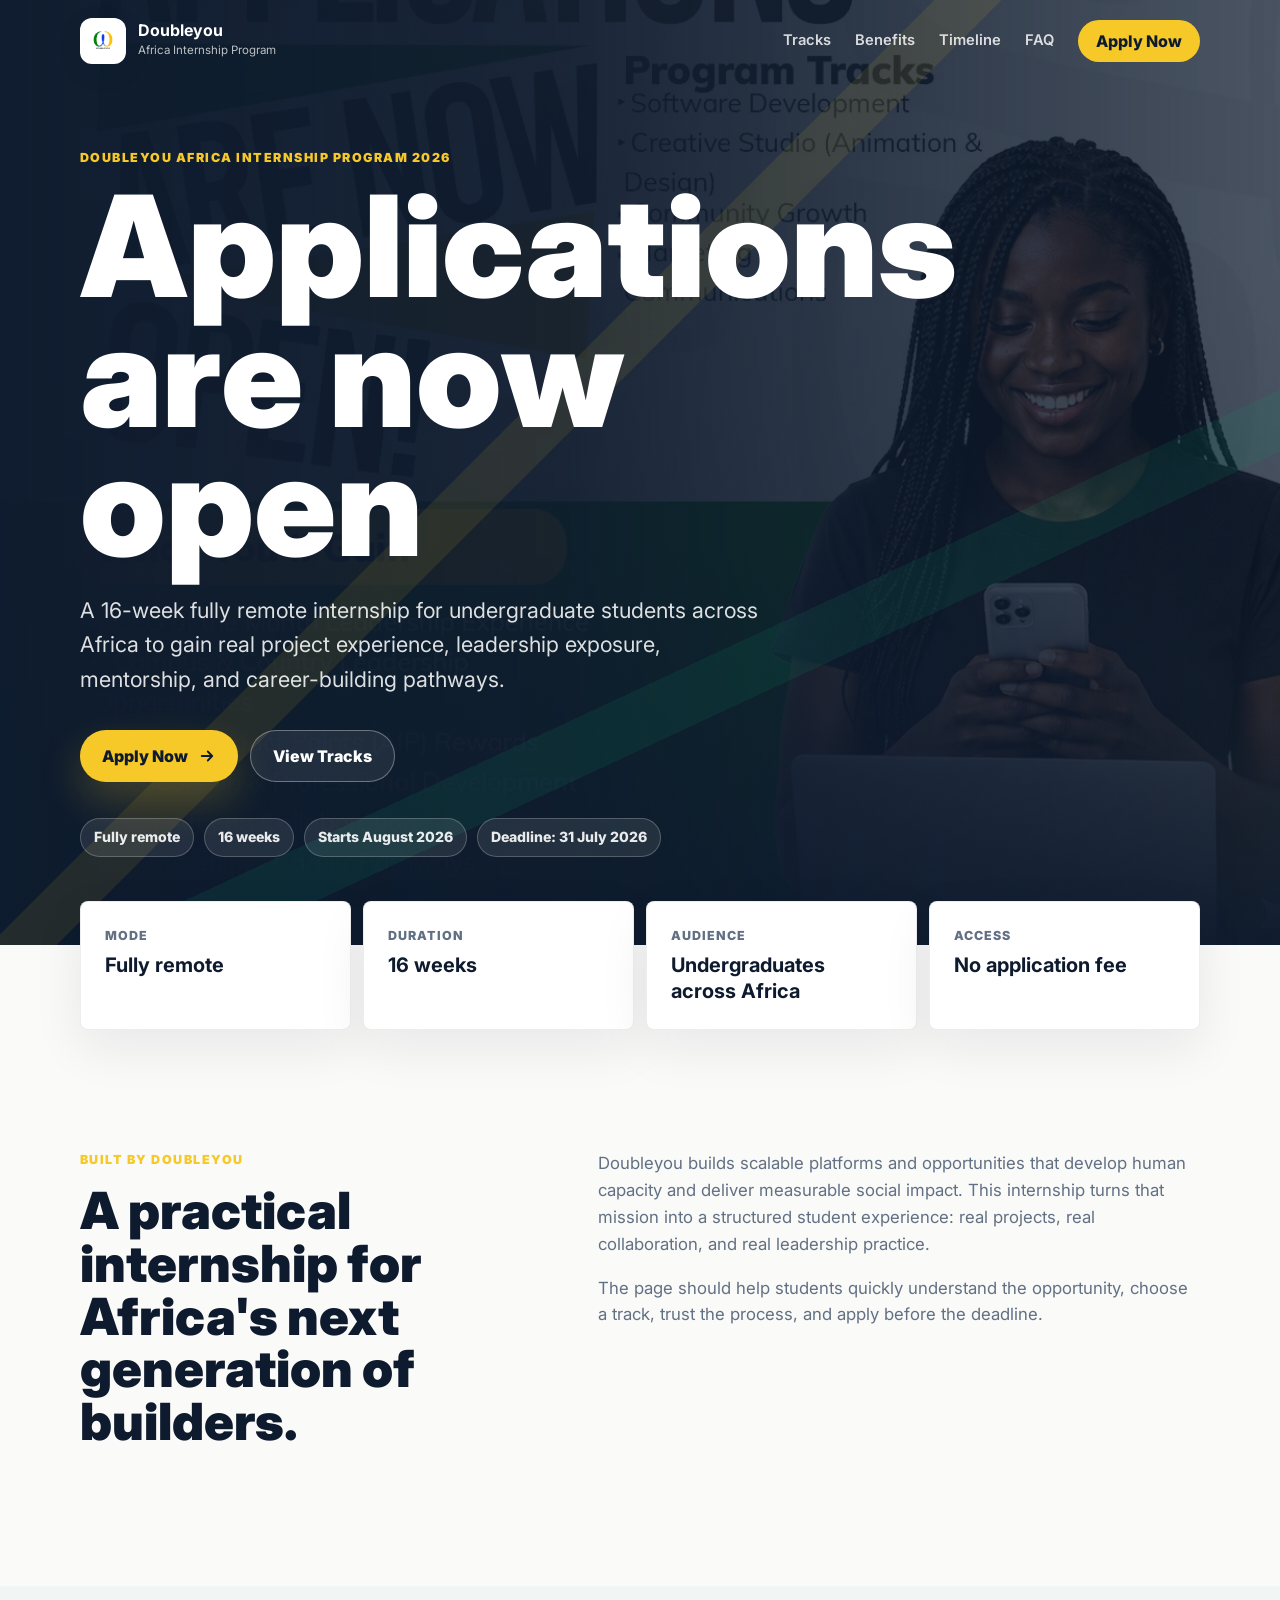
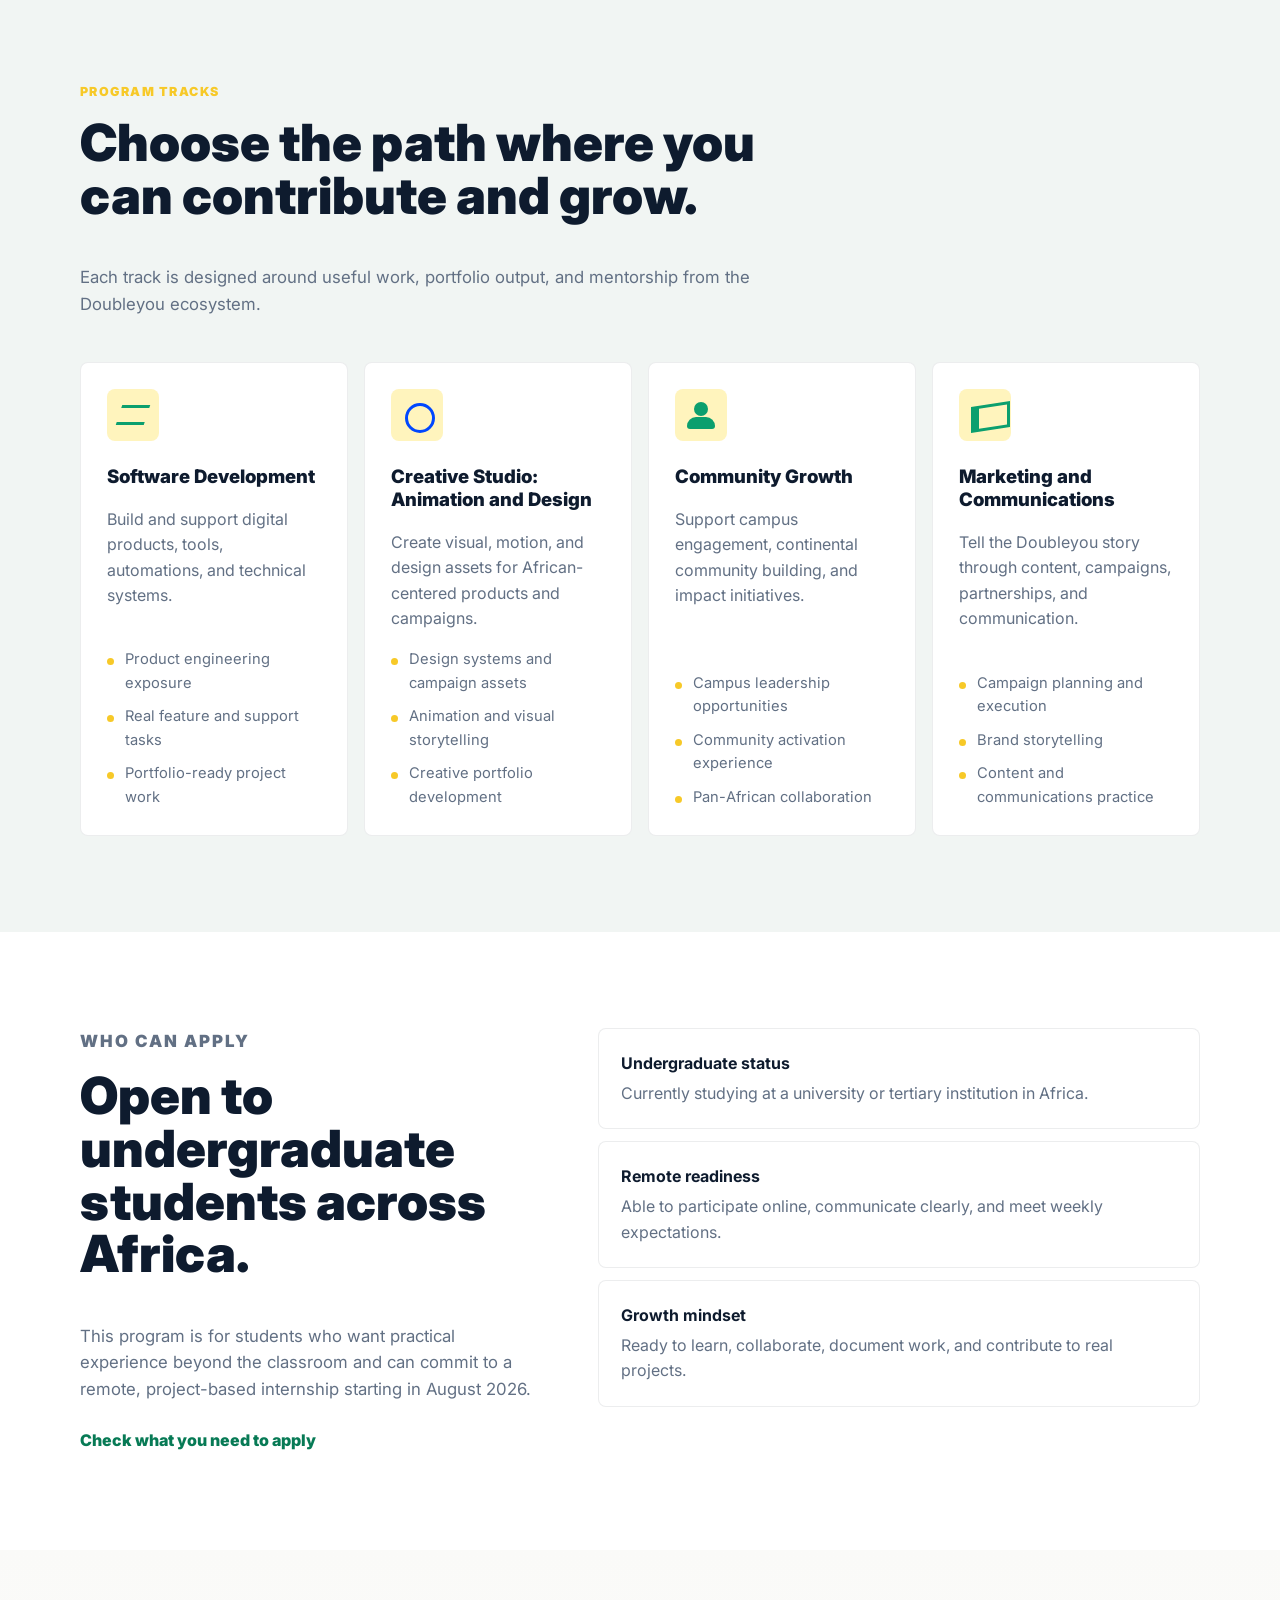
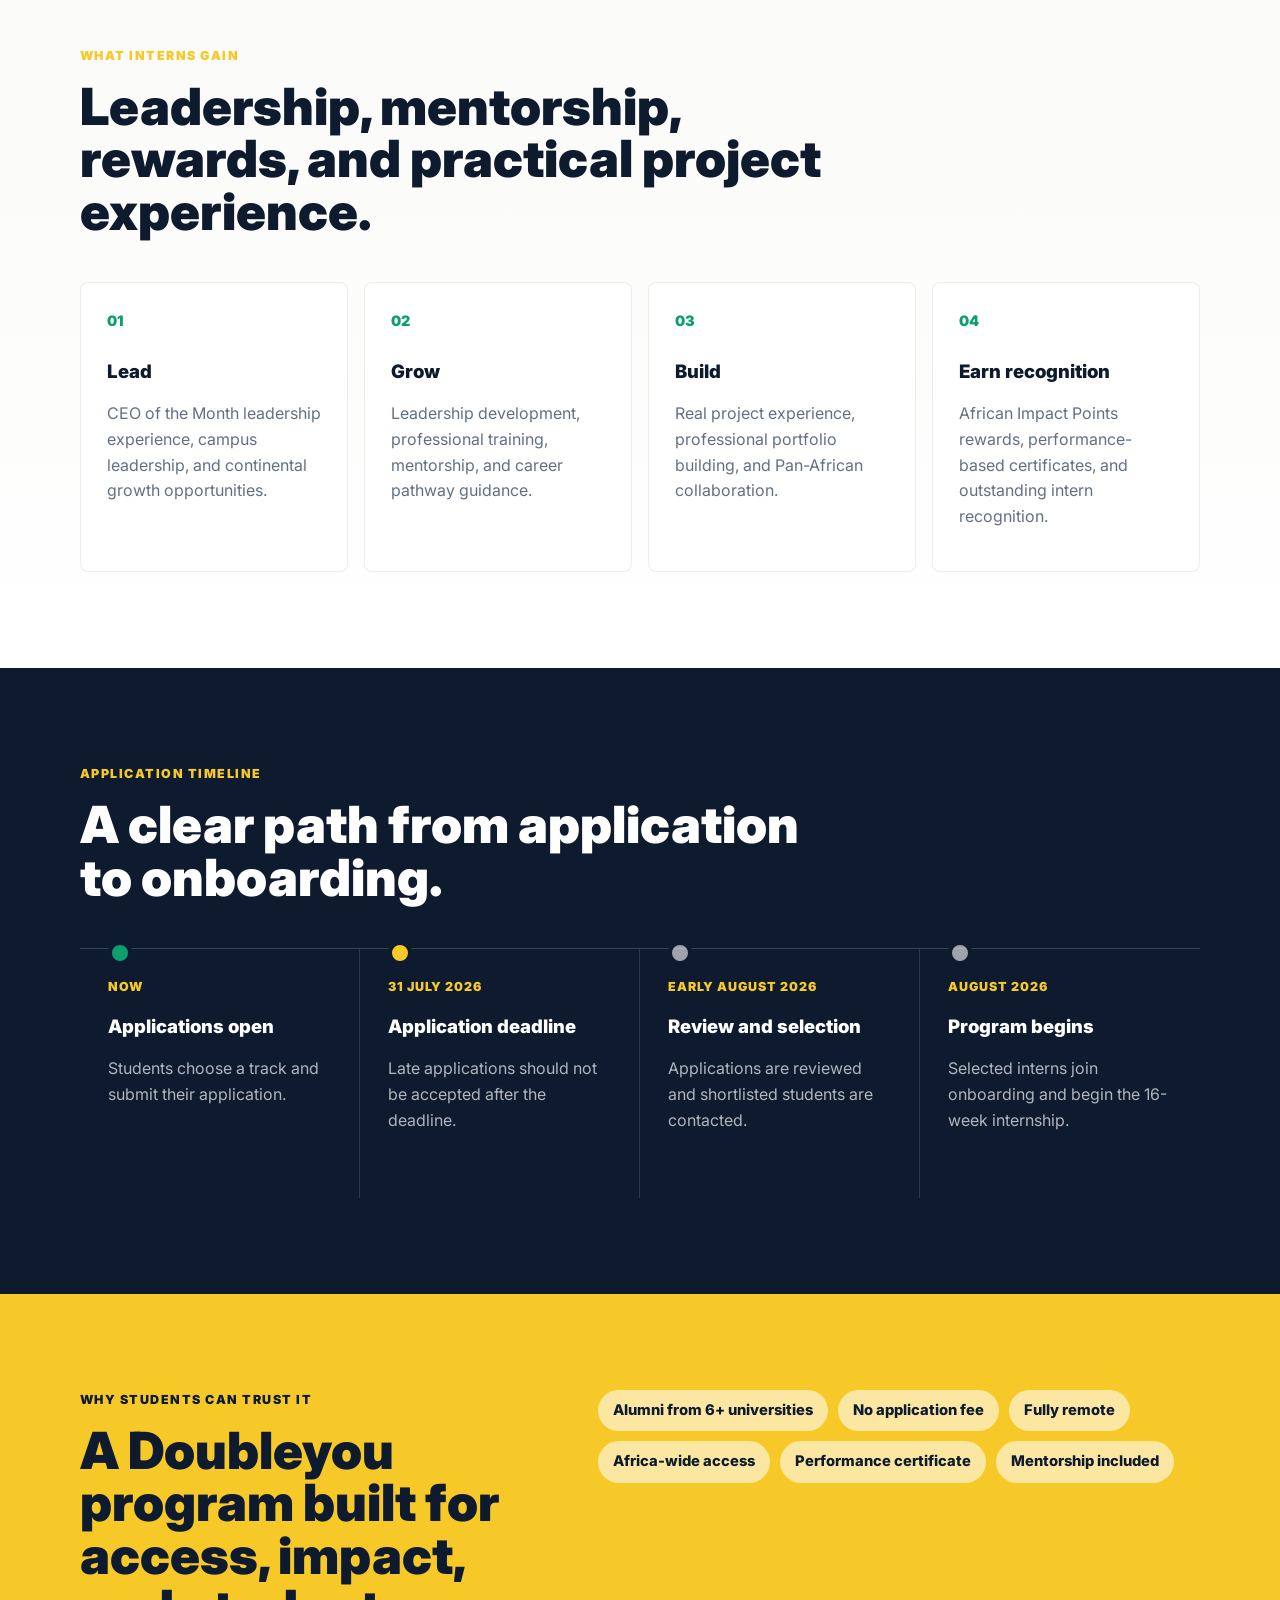
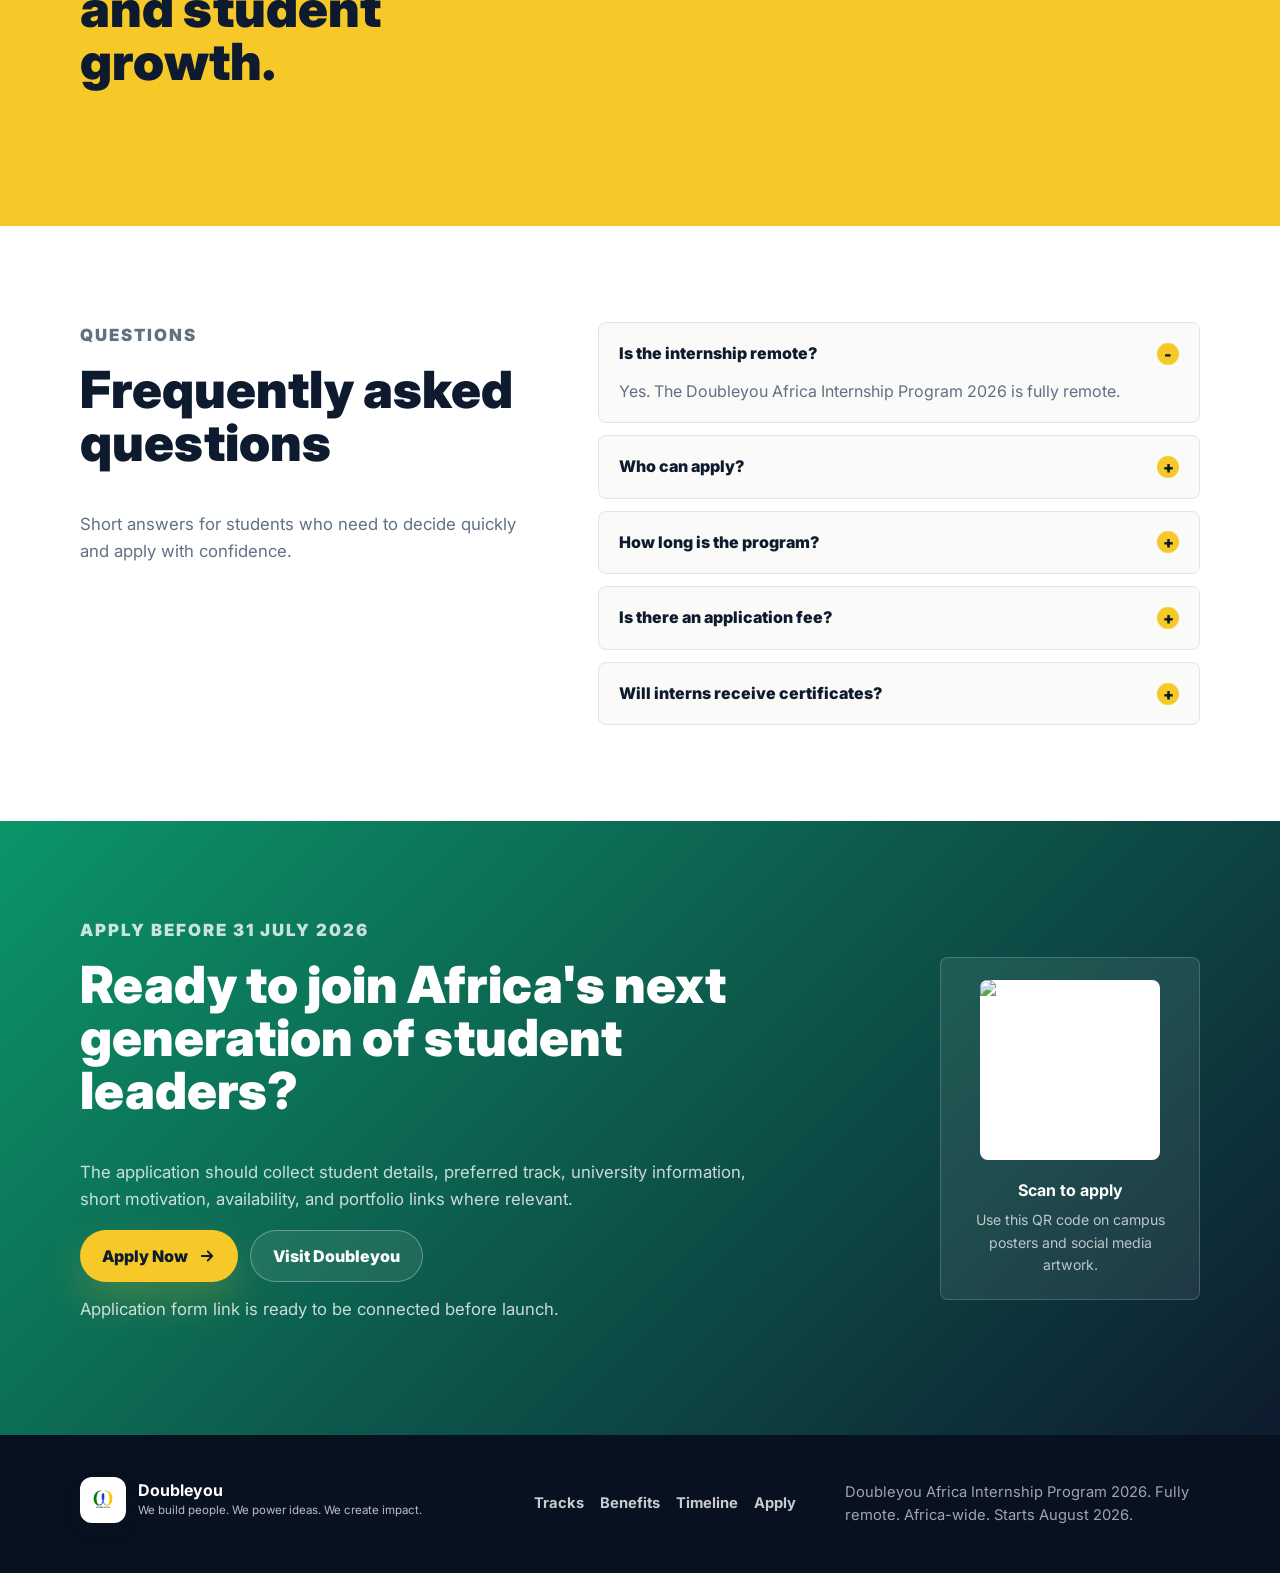
==== africa-internship-program-2026/index.html @ d0780cc6 "fix: use official Doubleyou logo" ====
<!DOCTYPE html>
<html lang="en">
  <head>
    <meta charset="UTF-8" />
    <meta name="viewport" content="width=device-width, initial-scale=1.0" />
    <title>Doubleyou Africa Internship Program 2026 | Applications Open</title>
    <meta
      name="description"
      content="Apply for the Doubleyou Africa Internship Program 2026, a 16-week fully remote internship for undergraduate students across Africa in software development, creative studio, community growth, and marketing communications."
    />
    <meta
      name="keywords"
      content="Doubleyou internship, Africa internship 2026, remote internship Africa, undergraduate internship Africa, student leadership Africa, software development internship Africa, animation internship Africa, marketing internship Africa, community growth internship"
    />
    <meta name="theme-color" content="#0E1B2E" />
    <link rel="icon" type="image/jpeg" href="../assets/doubleyou-logo-official.jpg" />
    <link rel="apple-touch-icon" href="../assets/doubleyou-logo-official.jpg" />
    <meta property="og:type" content="website" />
    <meta property="og:title" content="Doubleyou Africa Internship Program 2026" />
    <meta
      property="og:description"
      content="Applications are now open for Doubleyou's 16-week fully remote internship for undergraduate students across Africa."
    />
    <meta property="og:image" content="../assets/doubleyou-internship-flyer-optimized.jpg" />
    <link rel="canonical" href="https://www.doubleyou.com.ng/africa-internship-program-2026" />
    <link rel="preconnect" href="https://fonts.googleapis.com" />
    <link rel="preconnect" href="https://fonts.gstatic.com" crossorigin />
    <link
      href="https://fonts.googleapis.com/css2?family=Inter:wght@400;500;600;700;800;900&display=swap"
      rel="stylesheet"
    />
    <link rel="stylesheet" href="../styles.css" />
  </head>
  <body>
    <header class="site-header" data-header>
      <a class="brand" href="#top" aria-label="Doubleyou Africa Internship Program home">
        <img class="brand-mark" src="../assets/doubleyou-logo-official.jpg" alt="" />

        <span>
          <strong>Doubleyou</strong>
          <small>Africa Internship Program</small>
        </span>
      </a>
      <nav class="desktop-nav" aria-label="Primary navigation">
        <a href="#tracks">Tracks</a>
        <a href="#benefits">Benefits</a>
        <a href="#timeline">Timeline</a>
        <a href="#faq">FAQ</a>
      </nav>
      <a class="header-cta" href="#apply">Apply Now</a>
      <button class="menu-button" type="button" data-menu-button aria-label="Open menu">
        <span></span>
        <span></span>
      </button>
    </header>

    <nav class="mobile-nav" data-mobile-nav aria-label="Mobile navigation">
      <a href="#tracks">Tracks</a>
      <a href="#benefits">Benefits</a>
      <a href="#timeline">Timeline</a>
      <a href="#faq">FAQ</a>
      <a href="#apply">Apply Now</a>
    </nav>

    <main id="top">
      <section class="hero" aria-labelledby="hero-title">
        <div class="hero-media" aria-hidden="true">
          <img src="../assets/doubleyou-internship-flyer-optimized.jpg" alt="" />
        </div>
        <div class="hero-overlay"></div>
        <div class="hero-pattern" aria-hidden="true"></div>
        <div class="container hero-content">
          <p class="eyebrow">Doubleyou Africa Internship Program 2026</p>
          <h1 id="hero-title">Applications are now open</h1>
          <p class="hero-copy">
            A 16-week fully remote internship for undergraduate students across Africa to gain
            real project experience, leadership exposure, mentorship, and career-building pathways.
          </p>
          <div class="hero-actions">
            <a class="button button-primary" href="#apply">
              Apply Now
              <svg viewBox="0 0 24 24" aria-hidden="true">
                <path d="M5 12h14M13 6l6 6-6 6" />
              </svg>
            </a>
            <a class="button button-secondary" href="#tracks">View Tracks</a>
          </div>
          <div class="hero-proof" aria-label="Program highlights">
            <span>Fully remote</span>
            <span>16 weeks</span>
            <span>Starts August 2026</span>
            <span>Deadline: 31 July 2026</span>
          </div>
        </div>
      </section>

      <section class="quick-facts" aria-label="Program quick facts">
        <div class="container fact-grid">
          <article>
            <span>Mode</span>
            <strong>Fully remote</strong>
          </article>
          <article>
            <span>Duration</span>
            <strong>16 weeks</strong>
          </article>
          <article>
            <span>Audience</span>
            <strong>Undergraduates across Africa</strong>
          </article>
          <article>
            <span>Access</span>
            <strong>No application fee</strong>
          </article>
        </div>
      </section>

      <section class="section intro-section">
        <div class="container intro-grid">
          <div>
            <p class="section-kicker">Built by Doubleyou</p>
            <h2>A practical internship for Africa's next generation of builders.</h2>
          </div>
          <div class="intro-copy">
            <p>
              Doubleyou builds scalable platforms and opportunities that develop human capacity and
              deliver measurable social impact. This internship turns that mission into a structured
              student experience: real projects, real collaboration, and real leadership practice.
            </p>
            <p>
              The page should help students quickly understand the opportunity, choose a track, trust
              the process, and apply before the deadline.
            </p>
          </div>
        </div>
      </section>

      <section class="section tracks-section" id="tracks" aria-labelledby="tracks-title">
        <div class="container">
          <div class="section-heading">
            <p class="section-kicker">Program tracks</p>
            <h2 id="tracks-title">Choose the path where you can contribute and grow.</h2>
            <p>
              Each track is designed around useful work, portfolio output, and mentorship from the
              Doubleyou ecosystem.
            </p>
          </div>
          <div class="track-grid">
            <article class="track-card">
              <div class="icon-badge code-icon" aria-hidden="true"></div>
              <h3>Software Development</h3>
              <p>Build and support digital products, tools, automations, and technical systems.</p>
              <ul>
                <li>Product engineering exposure</li>
                <li>Real feature and support tasks</li>
                <li>Portfolio-ready project work</li>
              </ul>
            </article>
            <article class="track-card">
              <div class="icon-badge creative-icon" aria-hidden="true"></div>
              <h3>Creative Studio: Animation and Design</h3>
              <p>Create visual, motion, and design assets for African-centered products and campaigns.</p>
              <ul>
                <li>Design systems and campaign assets</li>
                <li>Animation and visual storytelling</li>
                <li>Creative portfolio development</li>
              </ul>
            </article>
            <article class="track-card">
              <div class="icon-badge community-icon" aria-hidden="true"></div>
              <h3>Community Growth</h3>
              <p>Support campus engagement, continental community building, and impact initiatives.</p>
              <ul>
                <li>Campus leadership opportunities</li>
                <li>Community activation experience</li>
                <li>Pan-African collaboration</li>
              </ul>
            </article>
            <article class="track-card">
              <div class="icon-badge marketing-icon" aria-hidden="true"></div>
              <h3>Marketing and Communications</h3>
              <p>Tell the Doubleyou story through content, campaigns, partnerships, and communication.</p>
              <ul>
                <li>Campaign planning and execution</li>
                <li>Brand storytelling</li>
                <li>Content and communications practice</li>
              </ul>
            </article>
          </div>
        </div>
      </section>

      <section class="section eligibility-section" aria-labelledby="eligibility-title">
        <div class="container split-section">
          <div>
            <p class="section-kicker">Who can apply</p>
            <h2 id="eligibility-title">Open to undergraduate students across Africa.</h2>
            <p>
              This program is for students who want practical experience beyond the classroom and can
              commit to a remote, project-based internship starting in August 2026.
            </p>
            <a class="text-link" href="#apply">Check what you need to apply</a>
          </div>
          <div class="eligibility-list">
            <div>
              <strong>Undergraduate status</strong>
              <span>Currently studying at a university or tertiary institution in Africa.</span>
            </div>
            <div>
              <strong>Remote readiness</strong>
              <span>Able to participate online, communicate clearly, and meet weekly expectations.</span>
            </div>
            <div>
              <strong>Growth mindset</strong>
              <span>Ready to learn, collaborate, document work, and contribute to real projects.</span>
            </div>
          </div>
        </div>
      </section>

      <section class="section benefits-section" id="benefits" aria-labelledby="benefits-title">
        <div class="container">
          <div class="section-heading narrow">
            <p class="section-kicker">What interns gain</p>
            <h2 id="benefits-title">Leadership, mentorship, rewards, and practical project experience.</h2>
          </div>
          <div class="benefit-grid">
            <article>
              <span class="benefit-number">01</span>
              <h3>Lead</h3>
              <p>CEO of the Month leadership experience, campus leadership, and continental growth opportunities.</p>
            </article>
            <article>
              <span class="benefit-number">02</span>
              <h3>Grow</h3>
              <p>Leadership development, professional training, mentorship, and career pathway guidance.</p>
            </article>
            <article>
              <span class="benefit-number">03</span>
              <h3>Build</h3>
              <p>Real project experience, professional portfolio building, and Pan-African collaboration.</p>
            </article>
            <article>
              <span class="benefit-number">04</span>
              <h3>Earn recognition</h3>
              <p>African Impact Points rewards, performance-based certificates, and outstanding intern recognition.</p>
            </article>
          </div>
        </div>
      </section>

      <section class="section timeline-section" id="timeline" aria-labelledby="timeline-title">
        <div class="container">
          <div class="section-heading">
            <p class="section-kicker">Application timeline</p>
            <h2 id="timeline-title">A clear path from application to onboarding.</h2>
          </div>
          <div class="timeline">
            <article class="active">
              <span>Now</span>
              <h3>Applications open</h3>
              <p>Students choose a track and submit their application.</p>
            </article>
            <article class="urgent">
              <span>31 July 2026</span>
              <h3>Application deadline</h3>
              <p>Late applications should not be accepted after the deadline.</p>
            </article>
            <article>
              <span>Early August 2026</span>
              <h3>Review and selection</h3>
              <p>Applications are reviewed and shortlisted students are contacted.</p>
            </article>
            <article>
              <span>August 2026</span>
              <h3>Program begins</h3>
              <p>Selected interns join onboarding and begin the 16-week internship.</p>
            </article>
          </div>
        </div>
      </section>

      <section class="section trust-section" aria-label="Trust and access highlights">
        <div class="container trust-grid">
          <div>
            <p class="section-kicker">Why students can trust it</p>
            <h2>A Doubleyou program built for access, impact, and student growth.</h2>
          </div>
          <div class="trust-badges">
            <span>Alumni from 6+ universities</span>
            <span>No application fee</span>
            <span>Fully remote</span>
            <span>Africa-wide access</span>
            <span>Performance certificate</span>
            <span>Mentorship included</span>
          </div>
        </div>
      </section>

      <section class="section faq-section" id="faq" aria-labelledby="faq-title">
        <div class="container faq-grid">
          <div>
            <p class="section-kicker">Questions</p>
            <h2 id="faq-title">Frequently asked questions</h2>
            <p>Short answers for students who need to decide quickly and apply with confidence.</p>
          </div>
          <div class="faq-list">
            <details open>
              <summary>Is the internship remote?</summary>
              <p>Yes. The Doubleyou Africa Internship Program 2026 is fully remote.</p>
            </details>
            <details>
              <summary>Who can apply?</summary>
              <p>Undergraduate students across Africa can apply.</p>
            </details>
            <details>
              <summary>How long is the program?</summary>
              <p>The program runs for 16 weeks, beginning in August 2026.</p>
            </details>
            <details>
              <summary>Is there an application fee?</summary>
              <p>No. The landing page should state clearly that there is no application fee.</p>
            </details>
            <details>
              <summary>Will interns receive certificates?</summary>
              <p>Internship certificates are issued based on performance during the program.</p>
            </details>
          </div>
        </div>
      </section>

      <section class="section apply-section" id="apply" aria-labelledby="apply-title">
        <div class="container apply-panel">
          <div class="apply-content">
            <p class="section-kicker">Apply before 31 July 2026</p>
            <h2 id="apply-title">Ready to join Africa's next generation of student leaders?</h2>
            <p>
              The application should collect student details, preferred track, university information,
              short motivation, availability, and portfolio links where relevant.
            </p>
            <div class="apply-actions">
              <button class="button button-primary" type="button" data-apply-button>
                Apply Now
                <svg viewBox="0 0 24 24" aria-hidden="true">
                  <path d="M5 12h14M13 6l6 6-6 6" />
                </svg>
              </button>
              <a class="button button-secondary light" href="https://www.doubleyou.com.ng">Visit Doubleyou</a>
            </div>
            <p class="form-note" data-apply-note>
              Application form link is ready to be connected before launch.
            </p>
          </div>
          <aside class="apply-card" aria-label="Application QR code">
            <img
              src="https://api.qrserver.com/v1/create-qr-code/?size=180x180&margin=12&data=https%3A%2F%2FJeremiahAlayo.github.io%2Fdouble-u%2Fafrica-internship-program-2026%2F"
              alt="QR code for Doubleyou Africa Internship Program 2026"
            />
            <strong>Scan to apply</strong>
            <span>Use this QR code on campus posters and social media artwork.</span>
          </aside>
        </div>
      </section>
    </main>

    <a class="sticky-apply" href="#apply">Apply Now</a>

    <footer class="site-footer">
      <div class="container footer-grid">
        <div>
          <a class="brand footer-brand" href="#top" aria-label="Doubleyou home">
            <img class="brand-mark" src="../assets/doubleyou-logo-official.jpg" alt="" />
            <span>
              <strong>Doubleyou</strong>
              <small>We build people. We power ideas. We create impact.</small>
            </span>
          </a>
        </div>
        <div class="footer-links">
          <a href="#tracks">Tracks</a>
          <a href="#benefits">Benefits</a>
          <a href="#timeline">Timeline</a>
          <a href="#apply">Apply</a>
        </div>
        <p>Doubleyou Africa Internship Program 2026. Fully remote. Africa-wide. Starts August 2026.</p>
      </div>
    </footer>

    <script type="application/ld+json">
      {
        "@context": "https://schema.org",
        "@type": "EducationalOccupationalProgram",
        "name": "Doubleyou Africa Internship Program 2026",
        "provider": {
          "@type": "Organization",
          "name": "Doubleyou",
          "url": "https://www.doubleyou.com.ng"
        },
        "programType": "Internship",
        "educationalProgramMode": "online",
        "timeToComplete": "P16W",
        "startDate": "2026-08",
        "applicationDeadline": "2026-07-31",
        "description": "A 16-week fully remote internship for undergraduate students across Africa."
      }
    </script>
    <script src="../script.js"></script>
  </body>
</html>
---- styles.css ----
:root {
  --green: #0b9f6e;
  --green-dark: #077a55;
  --gold: #f7c928;
  --gold-soft: #fff4bd;
  --navy: #0e1b2e;
  --charcoal: #20262f;
  --muted: #627084;
  --line: #dfe5ec;
  --white: #ffffff;
  --warm: #fafaf8;
  --soft: #f1f5f3;
  --blue: #0047ff;
  --shadow: 0 24px 80px rgba(14, 27, 46, 0.12);
  color-scheme: light;
  font-family: Inter, system-ui, -apple-system, BlinkMacSystemFont, "Segoe UI", sans-serif;
}

* {
  box-sizing: border-box;
}

html {
  scroll-behavior: smooth;
}

body {
  margin: 0;
  background: var(--warm);
  color: var(--charcoal);
  font-size: 16px;
  line-height: 1.6;
}

body.menu-open {
  overflow: hidden;
}

img,
svg {
  display: block;
  max-width: 100%;
}

a {
  color: inherit;
  text-decoration: none;
}

button {
  font: inherit;
}

.container {
  width: min(1120px, calc(100% - 40px));
  margin-inline: auto;
}

.site-header {
  position: fixed;
  z-index: 40;
  top: 0;
  left: 0;
  right: 0;
  display: flex;
  align-items: center;
  justify-content: space-between;
  gap: 24px;
  padding: 18px max(20px, calc((100vw - 1120px) / 2));
  color: var(--white);
  transition: background 180ms ease, box-shadow 180ms ease, color 180ms ease, padding 180ms ease;
}

.site-header.is-scrolled,
.site-header.menu-active {
  background: rgba(250, 250, 248, 0.94);
  color: var(--navy);
  box-shadow: 0 16px 40px rgba(14, 27, 46, 0.08);
  backdrop-filter: blur(16px);
}

.brand {
  display: inline-flex;
  align-items: center;
  gap: 12px;
  min-width: 0;
}

.brand strong,
.brand small {
  display: block;
}

.brand strong {
  font-size: 1rem;
  line-height: 1;
  letter-spacing: 0;
}

.brand small {
  margin-top: 3px;
  color: currentColor;
  font-size: 0.72rem;
  opacity: 0.72;
  white-space: nowrap;
}

.brand-mark {
  width: 46px;
  height: 46px;
  flex: 0 0 auto;
  object-fit: contain;
  border-radius: 12px;
  background: var(--white);
  padding: 4px;
  box-shadow: 0 8px 24px rgba(14, 27, 46, 0.1);
}

.desktop-nav {
  display: flex;
  align-items: center;
  gap: 24px;
  margin-left: auto;
  color: currentColor;
  font-size: 0.92rem;
  font-weight: 600;
}

.desktop-nav a {
  opacity: 0.82;
}

.desktop-nav a:hover {
  opacity: 1;
}

.header-cta,
.sticky-apply {
  border-radius: 999px;
  background: var(--gold);
  color: var(--navy);
  font-weight: 800;
  line-height: 1;
}

.header-cta {
  padding: 13px 18px;
}

.menu-button {
  display: none;
  width: 44px;
  height: 44px;
  border: 1px solid rgba(255, 255, 255, 0.32);
  border-radius: 999px;
  background: transparent;
  cursor: pointer;
}

.site-header.is-scrolled .menu-button,
.site-header.menu-active .menu-button {
  border-color: rgba(14, 27, 46, 0.2);
}

.menu-button span {
  display: block;
  width: 18px;
  height: 2px;
  margin: 5px auto;
  border-radius: 999px;
  background: currentColor;
}

.mobile-nav {
  position: fixed;
  z-index: 30;
  top: 76px;
  left: 16px;
  right: 16px;
  display: none;
  padding: 14px;
  border: 1px solid rgba(14, 27, 46, 0.12);
  border-radius: 18px;
  background: rgba(250, 250, 248, 0.98);
  box-shadow: var(--shadow);
}

.mobile-nav.is-open {
  display: grid;
}

.mobile-nav a {
  padding: 14px 10px;
  border-bottom: 1px solid var(--line);
  color: var(--navy);
  font-weight: 700;
}

.mobile-nav a:last-child {
  border-bottom: 0;
  color: var(--green);
}

.hero {
  position: relative;
  min-height: 720px;
  display: grid;
  align-items: end;
  overflow: hidden;
  padding: 148px 0 88px;
  background: var(--navy);
  color: var(--white);
}

.hero-media,
.hero-overlay,
.hero-pattern {
  position: absolute;
  inset: 0;
}

.hero-media img {
  width: 100%;
  height: 100%;
  object-fit: cover;
  object-position: 68% center;
  opacity: 0.34;
  filter: saturate(0.9);
}

.hero-overlay {
  background:
    linear-gradient(90deg, rgba(14, 27, 46, 0.98) 0%, rgba(14, 27, 46, 0.86) 44%, rgba(14, 27, 46, 0.26) 100%),
    linear-gradient(0deg, rgba(14, 27, 46, 0.92) 0%, rgba(14, 27, 46, 0) 42%);
}

.hero-pattern {
  opacity: 0.34;
  background:
    linear-gradient(135deg, transparent 0 42%, rgba(247, 201, 40, 0.28) 42% 45%, transparent 45%),
    linear-gradient(155deg, transparent 0 64%, rgba(11, 159, 110, 0.34) 64% 68%, transparent 68%);
}

.hero-content {
  position: relative;
  z-index: 2;
}

.eyebrow,
.section-kicker {
  margin: 0 0 14px;
  color: var(--gold);
  font-size: 0.78rem;
  font-weight: 900;
  letter-spacing: 0.12em;
  text-transform: uppercase;
}

h1,
h2,
h3,
p {
  margin-top: 0;
}

h1 {
  max-width: 820px;
  margin-bottom: 22px;
  font-size: clamp(4rem, 11vw, 8.8rem);
  line-height: 0.92;
  font-weight: 900;
  letter-spacing: 0;
}

h2 {
  color: var(--navy);
  font-size: clamp(2rem, 4vw, 3.6rem);
  line-height: 1.03;
  font-weight: 900;
  letter-spacing: 0;
}

h3 {
  color: var(--navy);
  font-size: 1.16rem;
  line-height: 1.24;
  font-weight: 850;
}

.hero-copy {
  max-width: 680px;
  margin-bottom: 34px;
  color: rgba(255, 255, 255, 0.86);
  font-size: clamp(1.1rem, 2vw, 1.35rem);
}

.hero-actions,
.apply-actions {
  display: flex;
  flex-wrap: wrap;
  align-items: center;
  gap: 12px;
}

.button {
  display: inline-flex;
  min-height: 52px;
  align-items: center;
  justify-content: center;
  gap: 10px;
  border: 0;
  border-radius: 999px;
  padding: 14px 22px;
  cursor: pointer;
  font-weight: 850;
  line-height: 1;
  transition: transform 180ms ease, background 180ms ease, box-shadow 180ms ease;
}

.button:hover {
  transform: translateY(-2px);
}

.button svg {
  width: 18px;
  height: 18px;
  fill: none;
  stroke: currentColor;
  stroke-linecap: round;
  stroke-linejoin: round;
  stroke-width: 2.4;
}

.button-primary {
  background: var(--gold);
  color: var(--navy);
  box-shadow: 0 18px 42px rgba(247, 201, 40, 0.22);
}

.button-primary:hover {
  background: #ffd94b;
}

.button-secondary {
  border: 1px solid rgba(255, 255, 255, 0.34);
  background: rgba(255, 255, 255, 0.08);
  color: var(--white);
}

.button-secondary.light {
  border-color: rgba(255, 255, 255, 0.3);
}

.hero-proof {
  display: flex;
  max-width: 850px;
  flex-wrap: wrap;
  gap: 10px;
  margin-top: 36px;
}

.hero-proof span,
.trust-badges span {
  display: inline-flex;
  align-items: center;
  border-radius: 999px;
  font-weight: 800;
  line-height: 1.2;
}

.hero-proof span {
  border: 1px solid rgba(255, 255, 255, 0.22);
  background: rgba(255, 255, 255, 0.09);
  padding: 10px 13px;
  color: rgba(255, 255, 255, 0.9);
  font-size: 0.88rem;
}

.quick-facts {
  position: relative;
  z-index: 3;
  margin-top: -44px;
}

.fact-grid {
  display: grid;
  grid-template-columns: repeat(4, 1fr);
  gap: 12px;
}

.fact-grid article {
  min-height: 128px;
  padding: 24px;
  border: 1px solid rgba(14, 27, 46, 0.08);
  border-radius: 8px;
  background: var(--white);
  box-shadow: 0 18px 50px rgba(14, 27, 46, 0.08);
}

.fact-grid span {
  display: block;
  margin-bottom: 8px;
  color: var(--muted);
  font-size: 0.78rem;
  font-weight: 850;
  letter-spacing: 0.08em;
  text-transform: uppercase;
}

.fact-grid strong {
  color: var(--navy);
  font-size: 1.25rem;
  line-height: 1.15;
}

.section {
  padding: 96px 0;
}

.intro-section {
  padding-top: 120px;
}

.intro-grid,
.split-section,
.faq-grid,
.trust-grid,
.footer-grid {
  display: grid;
  grid-template-columns: 0.86fr 1.14fr;
  gap: 64px;
  align-items: start;
}

.intro-copy {
  color: var(--muted);
  font-size: 1.05rem;
}

.intro-copy p:last-child {
  margin-bottom: 0;
}

.section-heading {
  max-width: 740px;
  margin-bottom: 44px;
}

.section-heading.narrow {
  max-width: 820px;
}

.section-heading p:not(.section-kicker),
.split-section p,
.faq-grid > div > p {
  color: var(--muted);
  font-size: 1.05rem;
}

.tracks-section {
  background: var(--soft);
}

.track-grid {
  display: grid;
  grid-template-columns: repeat(4, 1fr);
  gap: 16px;
}

.track-card,
.benefit-grid article,
.eligibility-list div {
  border: 1px solid rgba(14, 27, 46, 0.08);
  border-radius: 8px;
  background: var(--white);
}

.track-card {
  display: flex;
  min-height: 390px;
  flex-direction: column;
  padding: 26px;
  transition: transform 180ms ease, box-shadow 180ms ease, border-color 180ms ease;
}

.track-card:hover {
  transform: translateY(-5px);
  border-color: rgba(11, 159, 110, 0.3);
  box-shadow: var(--shadow);
}

.track-card p,
.track-card li,
.benefit-grid p,
.eligibility-list span,
.timeline p,
.apply-content p,
.apply-card span,
.site-footer p {
  color: var(--muted);
}

.track-card ul {
  display: grid;
  gap: 10px;
  margin: auto 0 0;
  padding: 0;
  list-style: none;
}

.track-card li {
  position: relative;
  padding-left: 18px;
  font-size: 0.92rem;
}

.track-card li::before {
  position: absolute;
  top: 0.68em;
  left: 0;
  width: 7px;
  height: 7px;
  border-radius: 999px;
  background: var(--gold);
  content: "";
}

.icon-badge {
  position: relative;
  width: 52px;
  height: 52px;
  margin-bottom: 24px;
  border-radius: 8px;
  background: var(--gold-soft);
}

.icon-badge::before,
.icon-badge::after {
  position: absolute;
  content: "";
}

.code-icon::before {
  inset: 16px 12px;
  border-top: 3px solid var(--green);
  border-bottom: 3px solid var(--green);
  transform: skewX(-18deg);
}

.creative-icon::before {
  width: 24px;
  height: 24px;
  top: 14px;
  left: 14px;
  border: 3px solid var(--blue);
  border-radius: 50%;
}

.community-icon::before,
.community-icon::after {
  border-radius: 50%;
  background: var(--green);
}

.community-icon::before {
  width: 14px;
  height: 14px;
  top: 13px;
  left: 19px;
}

.community-icon::after {
  width: 28px;
  height: 12px;
  left: 12px;
  bottom: 12px;
  border-radius: 12px 12px 4px 4px;
}

.marketing-icon::before {
  width: 28px;
  height: 20px;
  top: 15px;
  left: 12px;
  border: 3px solid var(--green);
  border-left-width: 8px;
  transform: skewY(-9deg);
}

.eligibility-section {
  background: var(--white);
}

.text-link {
  display: inline-flex;
  margin-top: 8px;
  color: var(--green-dark);
  font-weight: 850;
}

.eligibility-list {
  display: grid;
  gap: 12px;
}

.eligibility-list div {
  padding: 22px;
}

.eligibility-list strong,
.eligibility-list span {
  display: block;
}

.eligibility-list strong {
  margin-bottom: 4px;
  color: var(--navy);
}

.benefits-section {
  background: linear-gradient(180deg, var(--warm), #ffffff);
}

.benefit-grid {
  display: grid;
  grid-template-columns: repeat(4, 1fr);
  gap: 16px;
}

.benefit-grid article {
  min-height: 260px;
  padding: 26px;
}

.benefit-number {
  display: block;
  margin-bottom: 28px;
  color: var(--green);
  font-size: 0.9rem;
  font-weight: 900;
}

.timeline-section {
  background: var(--navy);
}

.timeline-section h2 {
  color: var(--white);
}

.timeline-section .section-heading p:not(.section-kicker) {
  color: rgba(255, 255, 255, 0.68);
}

.timeline {
  display: grid;
  grid-template-columns: repeat(4, 1fr);
  gap: 0;
}

.timeline article {
  position: relative;
  min-height: 250px;
  padding: 28px;
  border-top: 1px solid rgba(255, 255, 255, 0.18);
  border-right: 1px solid rgba(255, 255, 255, 0.12);
}

.timeline article:last-child {
  border-right: 0;
}

.timeline article::before {
  position: absolute;
  top: -8px;
  left: 28px;
  width: 16px;
  height: 16px;
  border: 4px solid var(--navy);
  border-radius: 999px;
  background: rgba(255, 255, 255, 0.6);
  content: "";
}

.timeline article.active::before {
  background: var(--green);
}

.timeline article.urgent::before {
  background: var(--gold);
}

.timeline span {
  display: block;
  margin-bottom: 18px;
  color: var(--gold);
  font-size: 0.78rem;
  font-weight: 900;
  letter-spacing: 0.08em;
  text-transform: uppercase;
}

.timeline h3 {
  color: var(--white);
}

.timeline p {
  color: rgba(255, 255, 255, 0.68);
}

.trust-section {
  background: var(--gold);
}

.trust-section .section-kicker,
.trust-section h2 {
  color: var(--navy);
}

.trust-badges {
  display: flex;
  flex-wrap: wrap;
  gap: 10px;
}

.trust-badges span {
  padding: 12px 15px;
  background: rgba(255, 255, 255, 0.56);
  color: var(--navy);
  font-size: 0.92rem;
}

.faq-section {
  background: var(--white);
}

.faq-list {
  display: grid;
  gap: 12px;
}

details {
  border: 1px solid var(--line);
  border-radius: 8px;
  background: var(--warm);
}

summary {
  display: flex;
  align-items: center;
  justify-content: space-between;
  padding: 18px 20px;
  color: var(--navy);
  cursor: pointer;
  font-weight: 850;
  list-style: none;
}

summary::-webkit-details-marker {
  display: none;
}

summary::after {
  width: 22px;
  height: 22px;
  border-radius: 999px;
  background: var(--gold);
  color: var(--navy);
  content: "+";
  font-weight: 900;
  text-align: center;
  line-height: 22px;
}

details[open] summary::after {
  content: "-";
}

details p {
  margin: -6px 20px 18px;
  color: var(--muted);
}

.apply-section {
  background:
    linear-gradient(135deg, rgba(11, 159, 110, 0.92), rgba(14, 27, 46, 0.98)),
    var(--navy);
  color: var(--white);
}

.apply-panel {
  display: grid;
  grid-template-columns: minmax(0, 1fr) 260px;
  gap: 44px;
  align-items: center;
}

.apply-section h2 {
  max-width: 760px;
  color: var(--white);
}

.apply-content p {
  max-width: 680px;
  color: rgba(255, 255, 255, 0.78);
  font-size: 1.05rem;
}

.form-note {
  margin-top: 14px;
  color: rgba(255, 255, 255, 0.7);
  font-size: 0.92rem;
}

.form-note.is-warning {
  color: var(--gold-soft);
}

.apply-card {
  display: grid;
  justify-items: center;
  padding: 22px;
  border: 1px solid rgba(255, 255, 255, 0.18);
  border-radius: 8px;
  background: rgba(255, 255, 255, 0.08);
  text-align: center;
}

.apply-card img {
  width: 180px;
  height: 180px;
  margin-bottom: 18px;
  border-radius: 8px;
  background: var(--white);
}

.apply-card strong {
  color: var(--white);
}

.apply-card span {
  margin-top: 6px;
  color: rgba(255, 255, 255, 0.7);
  font-size: 0.88rem;
}

.sticky-apply {
  position: fixed;
  z-index: 25;
  right: 16px;
  bottom: 16px;
  display: none;
  padding: 15px 18px;
  box-shadow: 0 16px 36px rgba(14, 27, 46, 0.22);
  opacity: 0;
  pointer-events: none;
  transform: translateY(12px);
  transition: opacity 180ms ease, transform 180ms ease;
}

.sticky-apply.is-visible {
  opacity: 1;
  pointer-events: auto;
  transform: translateY(0);
}

.site-footer {
  padding: 42px 0;
  background: #08111f;
  color: var(--white);
}

.footer-grid {
  grid-template-columns: 1.2fr 0.8fr 1fr;
  align-items: center;
  gap: 28px;
}

.footer-links {
  display: flex;
  flex-wrap: wrap;
  gap: 16px;
  color: rgba(255, 255, 255, 0.78);
  font-size: 0.92rem;
  font-weight: 700;
}

.site-footer p {
  margin: 0;
  color: rgba(255, 255, 255, 0.62);
  font-size: 0.92rem;
}

@media (max-width: 980px) {
  .desktop-nav,
  .header-cta {
    display: none;
  }

  .menu-button {
    display: block;
  }

  .hero {
    min-height: 680px;
    padding-top: 132px;
  }

  .fact-grid,
  .track-grid,
  .benefit-grid,
  .timeline {
    grid-template-columns: repeat(2, 1fr);
  }

  .intro-grid,
  .split-section,
  .faq-grid,
  .trust-grid,
  .footer-grid,
  .apply-panel {
    grid-template-columns: 1fr;
    gap: 34px;
  }

  .timeline article:nth-child(2) {
    border-right: 0;
  }

  .apply-card {
    justify-self: start;
  }
}

@media (max-width: 640px) {
  .container {
    width: min(100% - 28px, 1120px);
  }

  .site-header {
    padding: 12px 14px;
  }

  .brand {
    gap: 9px;
  }

  .brand-mark {
    width: 38px;
    height: 38px;
    border-radius: 10px;
    padding: 3px;
  }

  .brand strong {
    font-size: 0.92rem;
  }

  .brand small {
    max-width: 150px;
    overflow: hidden;
    text-overflow: ellipsis;
  }

  .hero {
    min-height: 100svh;
    padding: 110px 0 94px;
  }

  .hero-media img {
    object-position: 72% center;
    opacity: 0.22;
  }

  .hero-overlay {
    background:
      linear-gradient(90deg, rgba(14, 27, 46, 0.98) 0%, rgba(14, 27, 46, 0.88) 100%),
      linear-gradient(0deg, rgba(14, 27, 46, 0.88) 0%, rgba(14, 27, 46, 0) 46%);
  }

  .eyebrow,
  .section-kicker {
    font-size: 0.68rem;
    line-height: 1.45;
  }

  h1 {
    max-width: 100%;
    font-size: clamp(3rem, 13.5vw, 4.25rem);
    line-height: 0.96;
    overflow-wrap: normal;
  }

  h2 {
    font-size: clamp(2rem, 11vw, 3rem);
  }

  .hero-copy {
    margin-bottom: 24px;
    font-size: 1rem;
    line-height: 1.55;
  }

  .hero-actions {
    width: 100%;
    max-width: 360px;
    gap: 10px;
  }

  .button {
    width: 100%;
    min-height: 48px;
    padding: 13px 18px;
  }

  .hero-proof {
    display: grid;
    grid-template-columns: 1fr;
    margin-top: 24px;
  }

  .fact-grid,
  .track-grid,
  .benefit-grid,
  .timeline {
    grid-template-columns: 1fr;
  }

  .quick-facts {
    margin-top: 0;
  }

  .section,
  .intro-section {
    padding: 72px 0;
  }

  .fact-grid article,
  .track-card,
  .benefit-grid article {
    min-height: auto;
  }

  .timeline article {
    min-height: auto;
    border-right: 0;
  }

  .apply-card {
    width: 100%;
  }

  .sticky-apply {
    display: inline-flex;
  }
}

@media (prefers-reduced-motion: reduce) {
  *,
  *::before,
  *::after {
    scroll-behavior: auto !important;
    transition-duration: 0.01ms !important;
    animation-duration: 0.01ms !important;
    animation-iteration-count: 1 !important;
  }
}
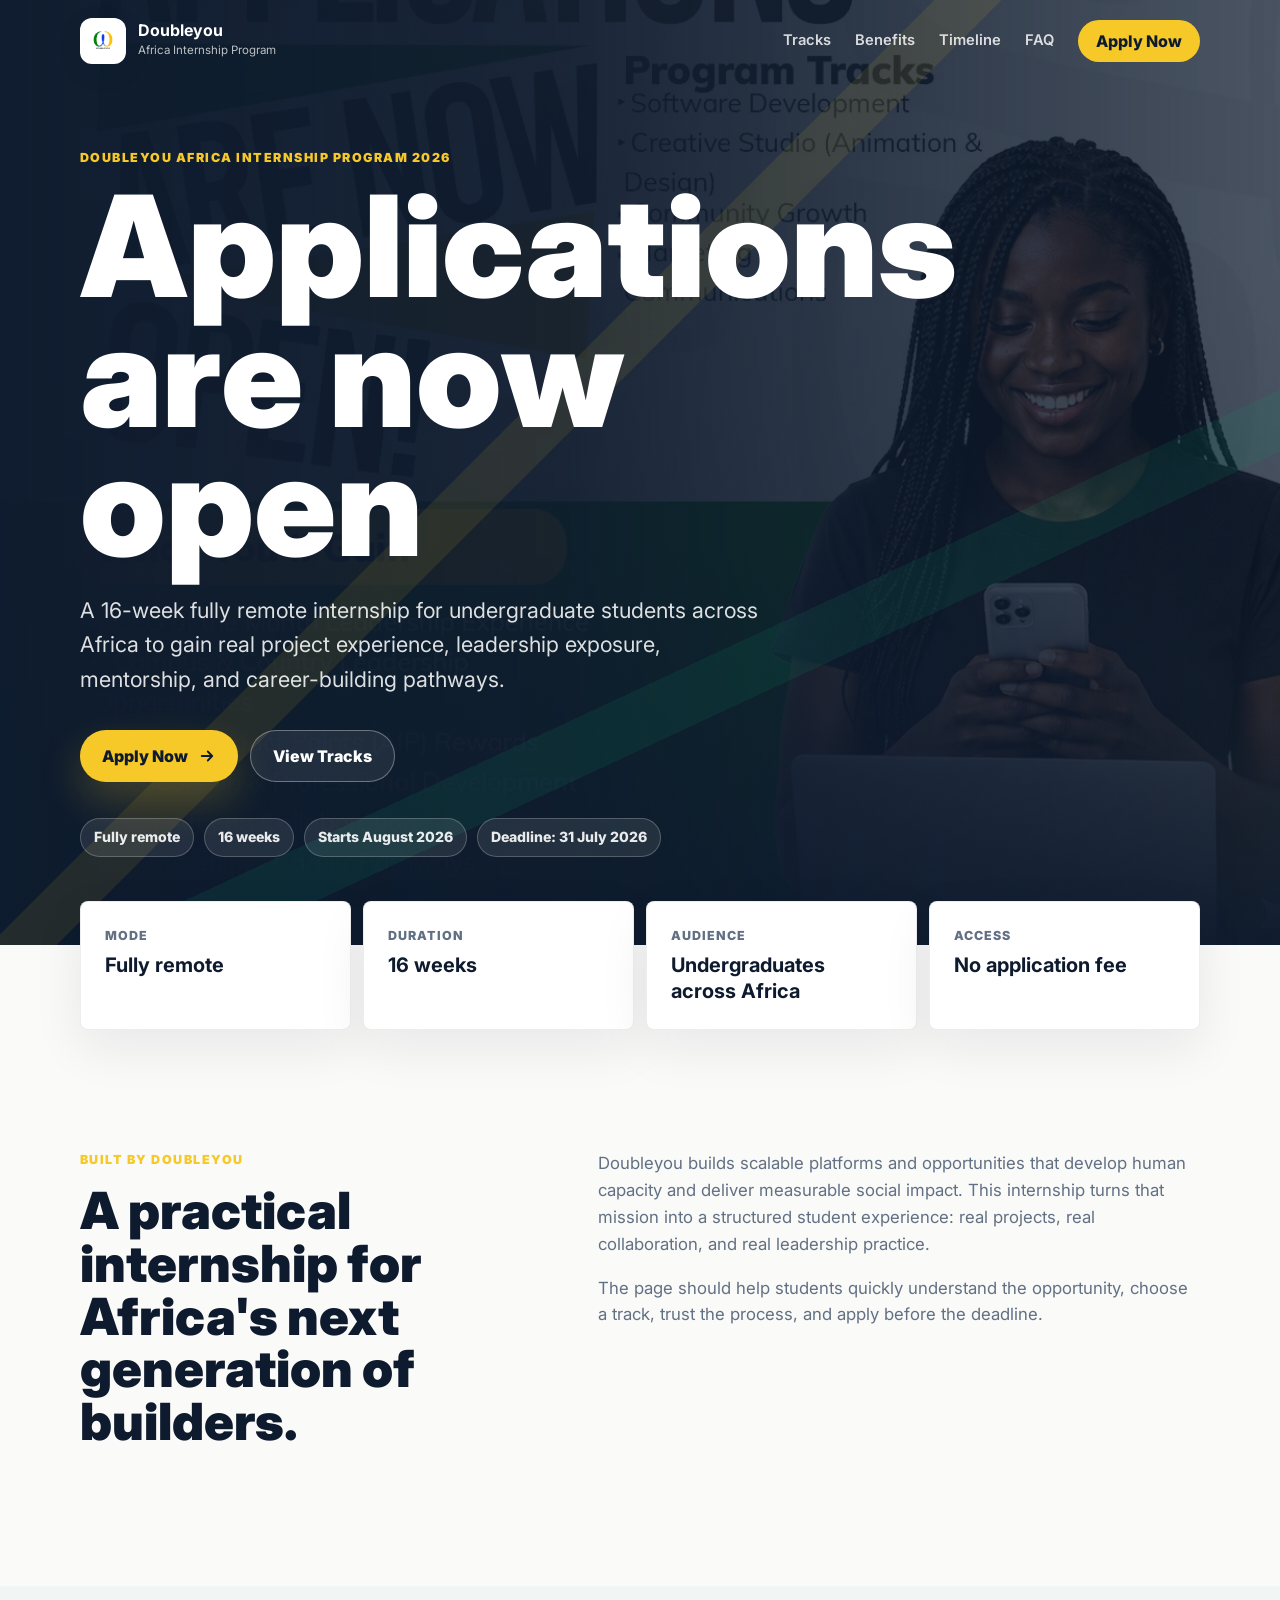
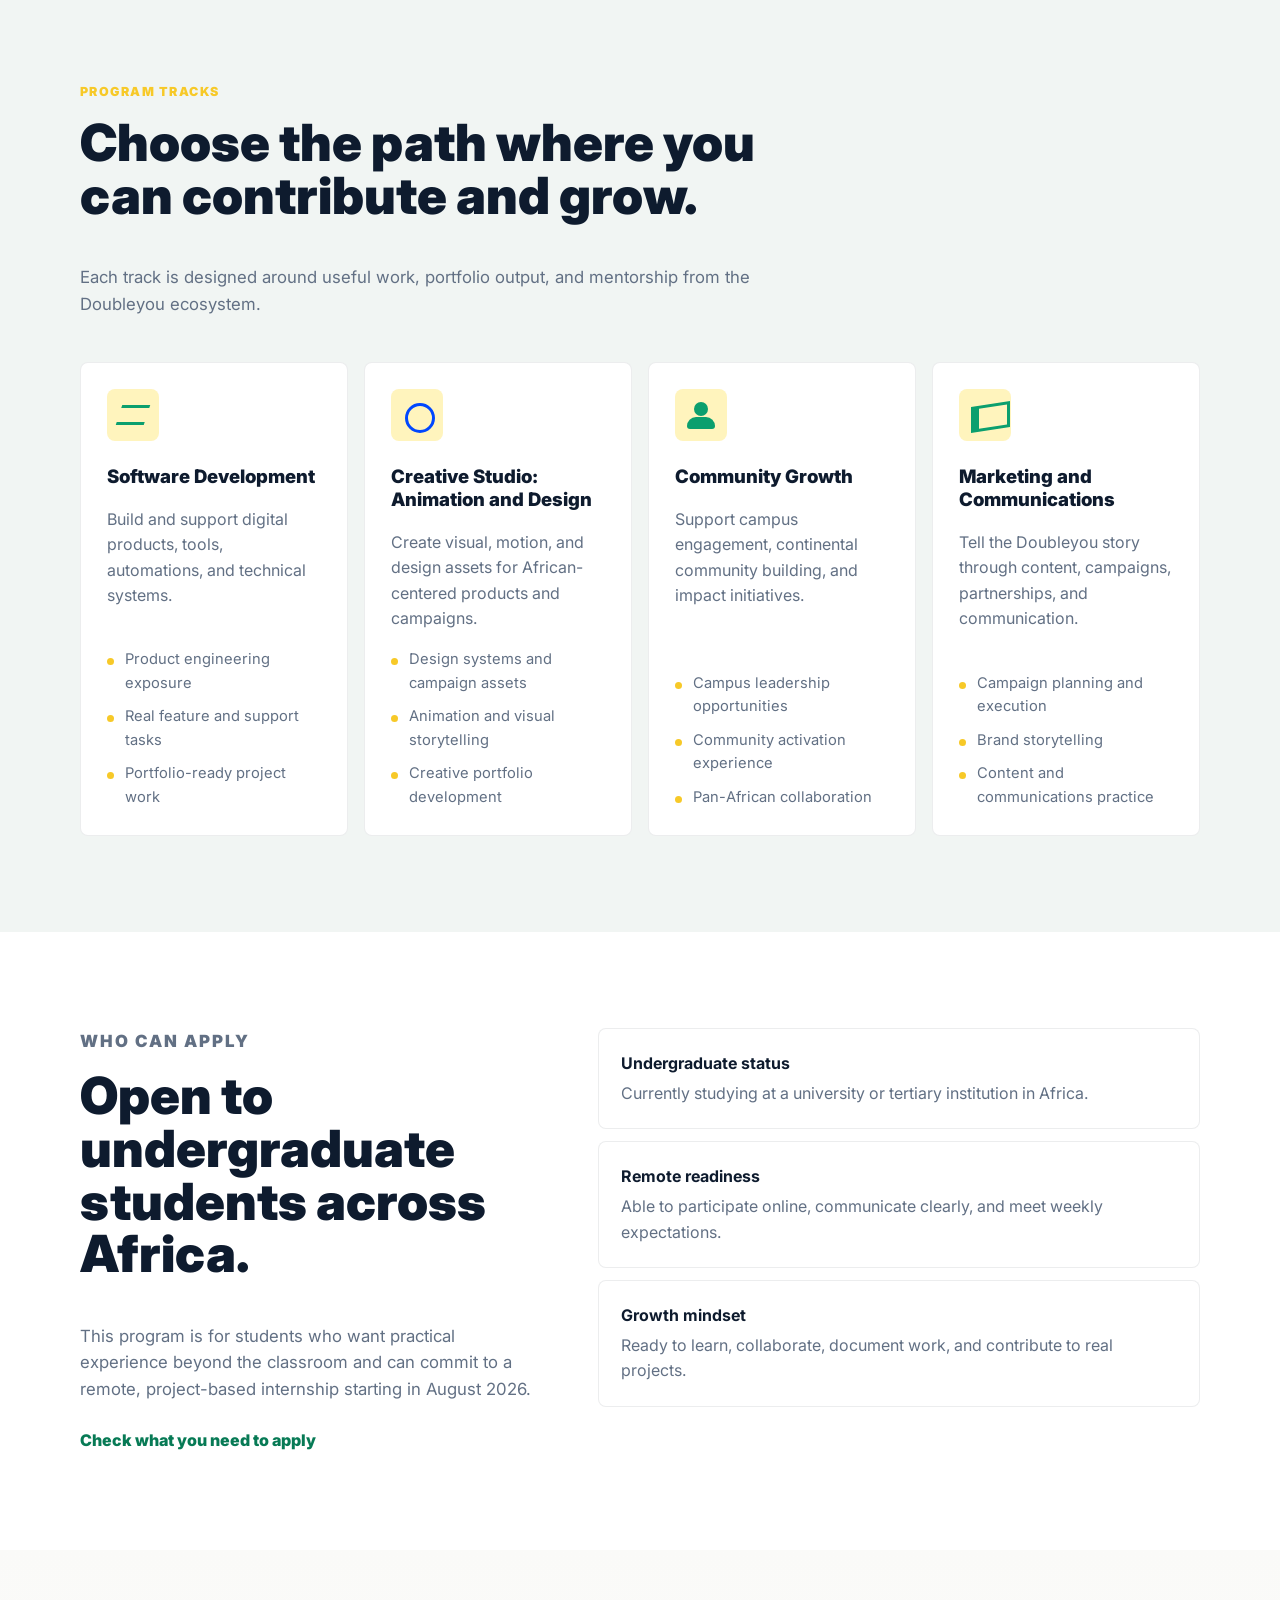
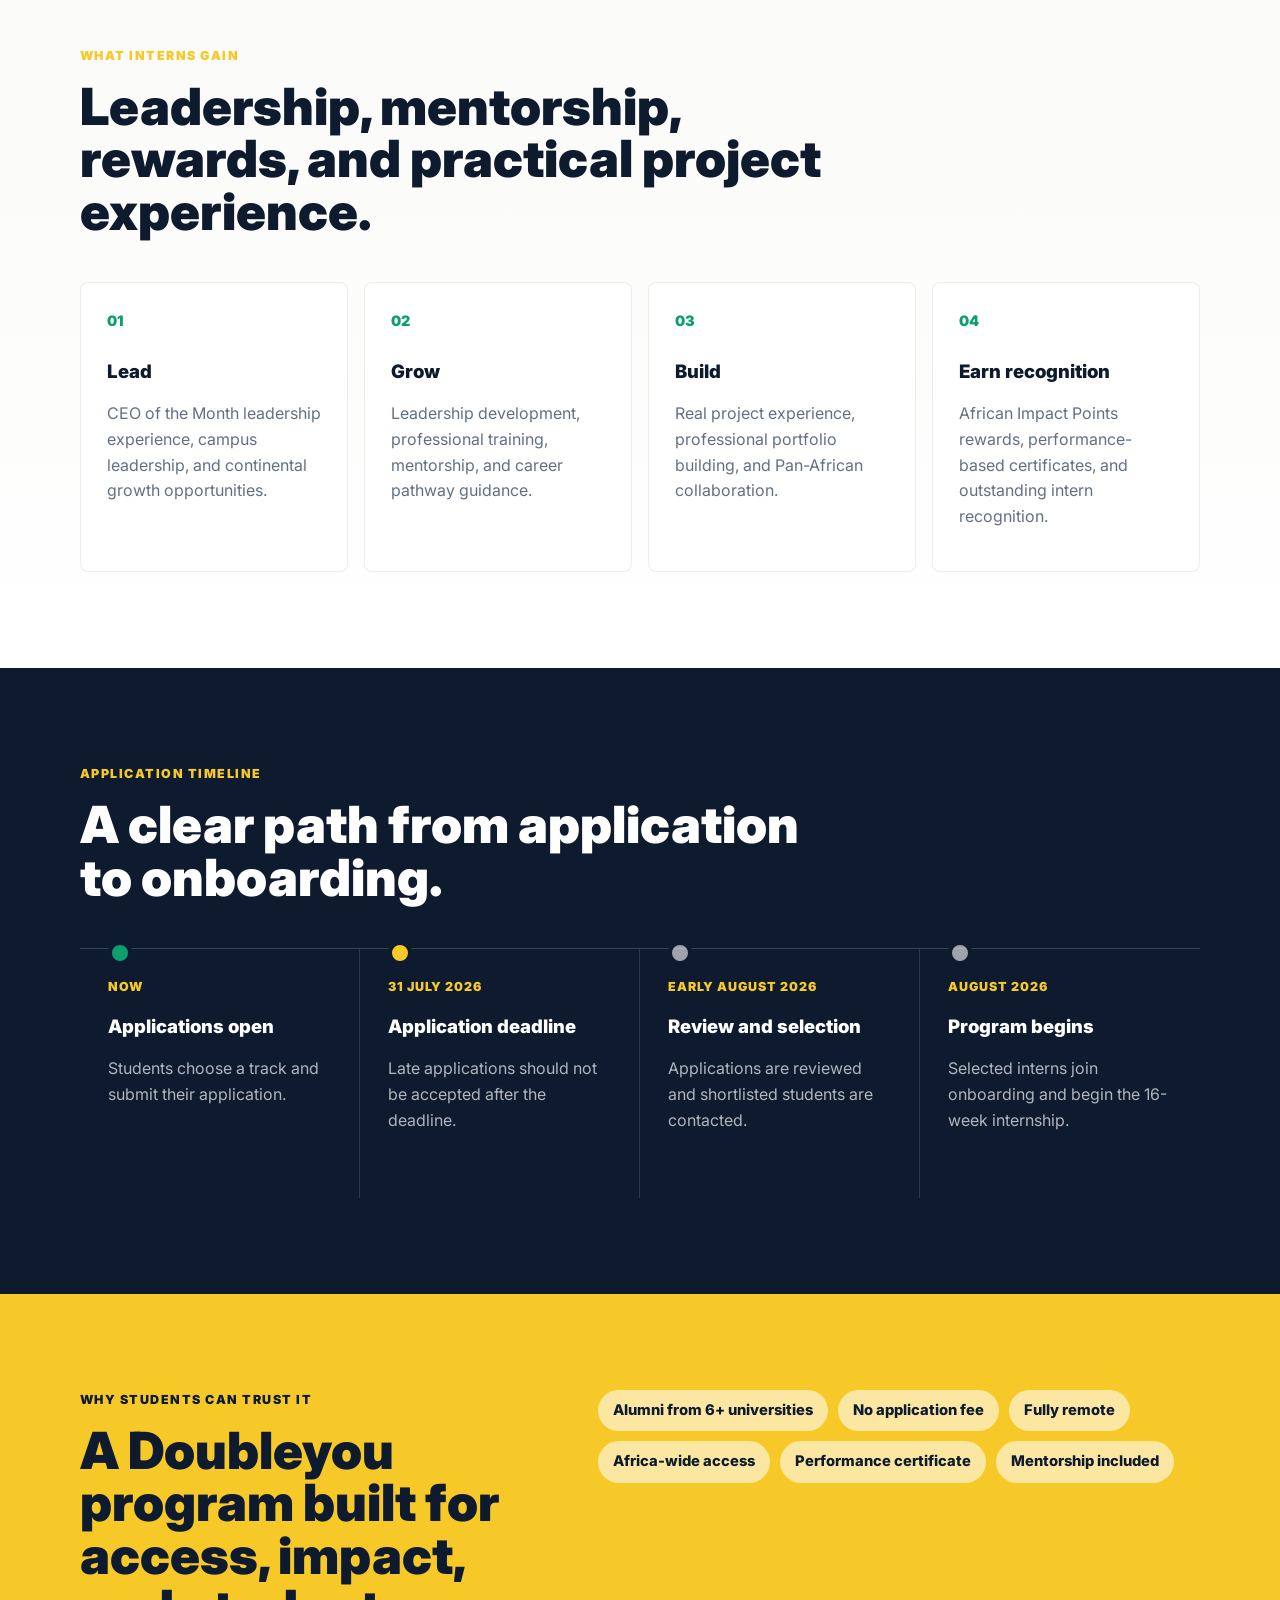
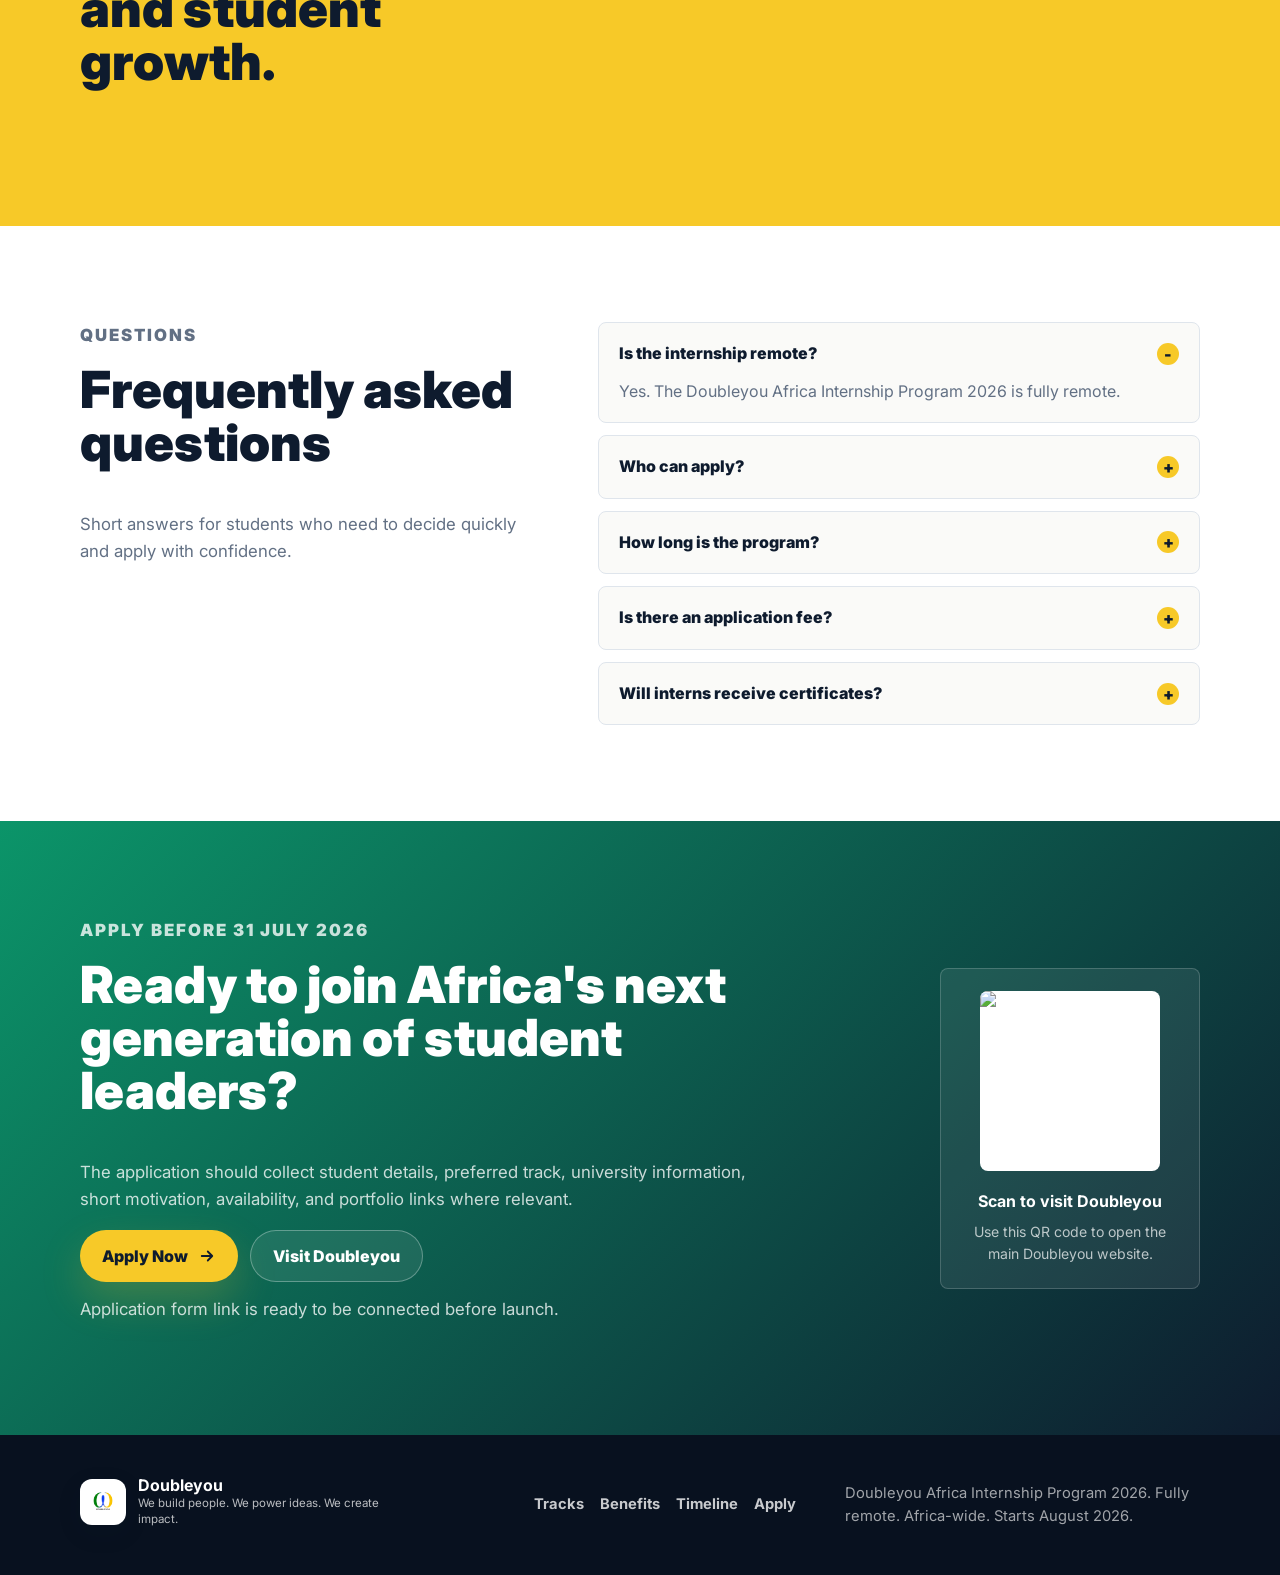
==== commit 0e59f1cd: "fix: update footer tagline and QR target" ====
--- a/africa-internship-program-2026/index.html
+++ b/africa-internship-program-2026/index.html
@@ -353,11 +353,11 @@
           </div>
           <aside class="apply-card" aria-label="Application QR code">
             <img
-              src="https://api.qrserver.com/v1/create-qr-code/?size=180x180&margin=12&data=https%3A%2F%2FJeremiahAlayo.github.io%2Fdouble-u%2Fafrica-internship-program-2026%2F"
-              alt="QR code for Doubleyou Africa Internship Program 2026"
+              src="https://api.qrserver.com/v1/create-qr-code/?size=180x180&margin=12&data=https%3A%2F%2Fwww.doubleyou.com.ng%2F"
+              alt="QR code for the Doubleyou website"
             />
-            <strong>Scan to apply</strong>
-            <span>Use this QR code on campus posters and social media artwork.</span>
+            <strong>Scan to visit Doubleyou</strong>
+            <span>Use this QR code to open the main Doubleyou website.</span>
           </aside>
         </div>
       </section>
--- a/styles.css
+++ b/styles.css
@@ -890,6 +890,13 @@
   color: rgba(255, 255, 255, 0.62);
   font-size: 0.92rem;
 }
+.footer-brand small {
+  max-width: 260px;
+  white-space: normal;
+  overflow: visible;
+  text-overflow: clip;
+  line-height: 1.35;
+}
 
 @media (max-width: 980px) {
   .desktop-nav,
@@ -962,6 +969,13 @@
     text-overflow: ellipsis;
   }
 
+  .footer-brand small {
+    max-width: 260px;
+    white-space: normal;
+    overflow: visible;
+    text-overflow: clip;
+  }
+
   .hero {
     min-height: 100svh;
     padding: 110px 0 94px;
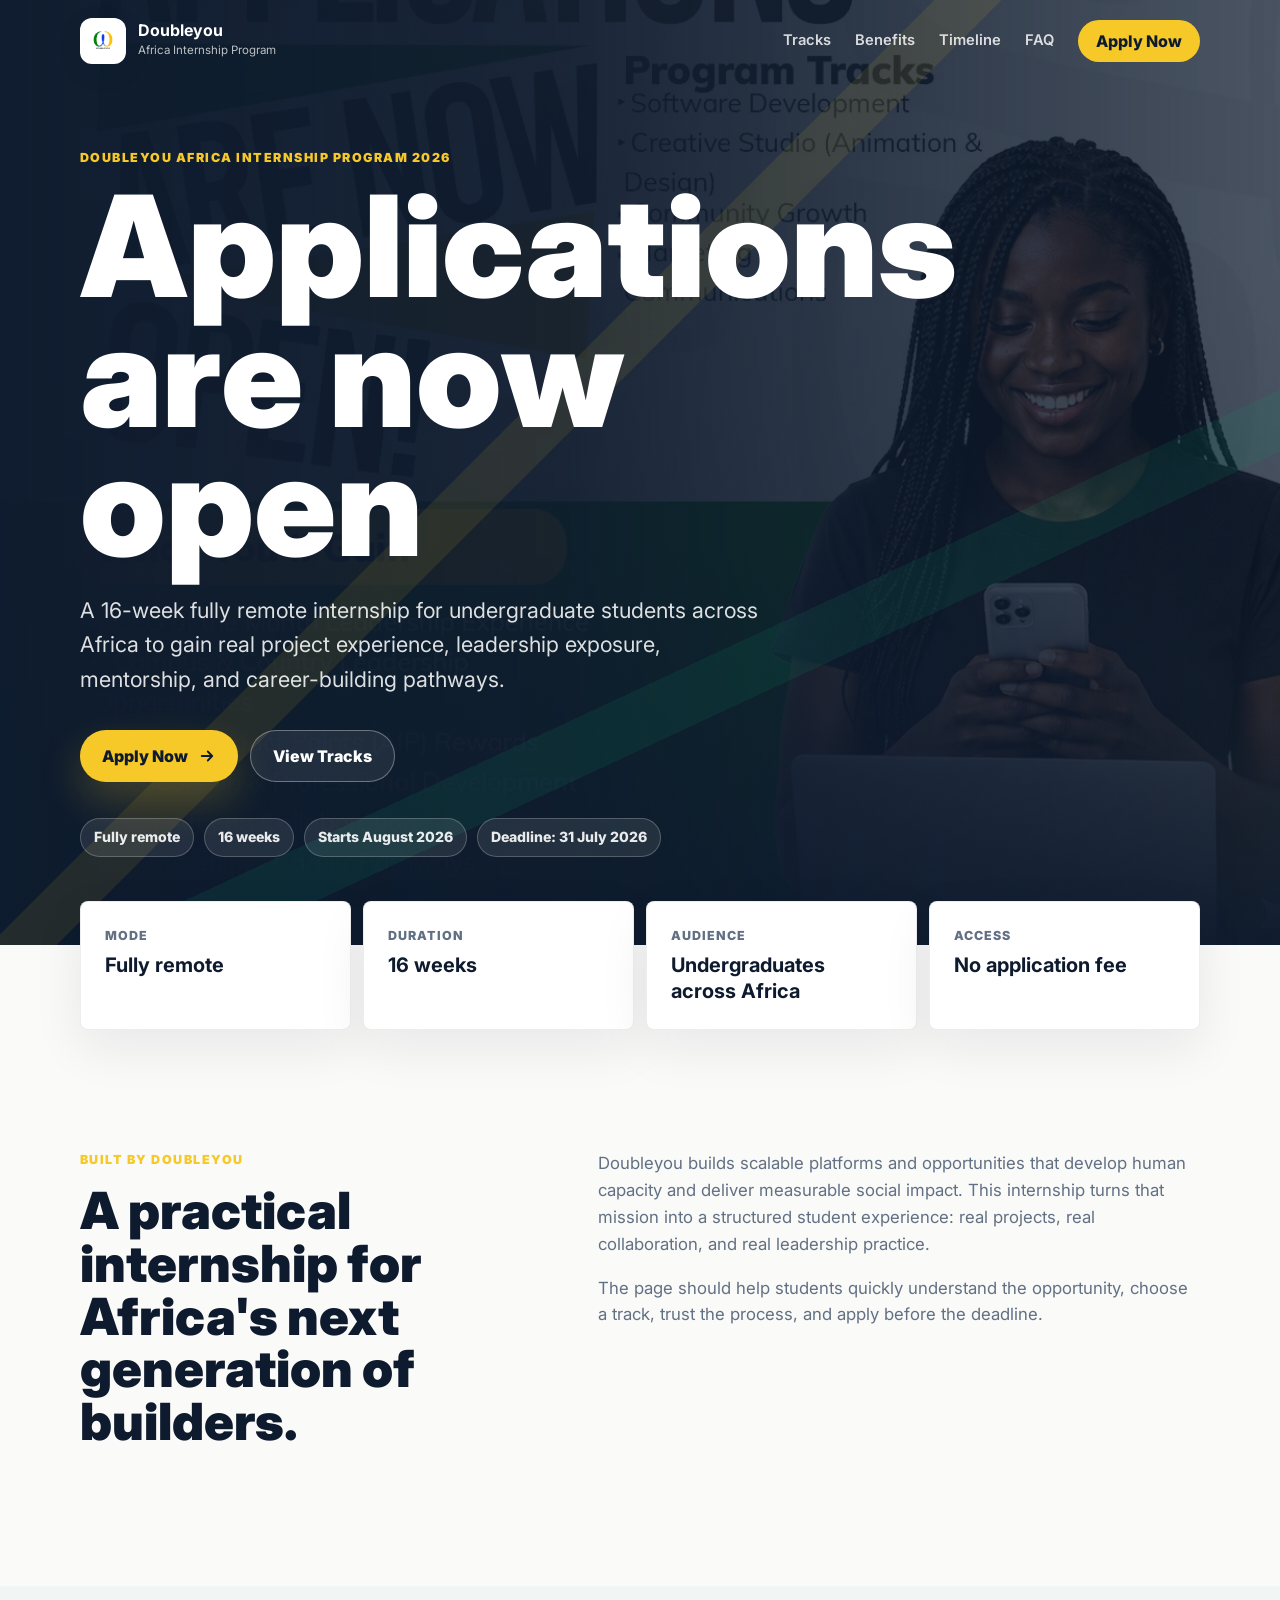
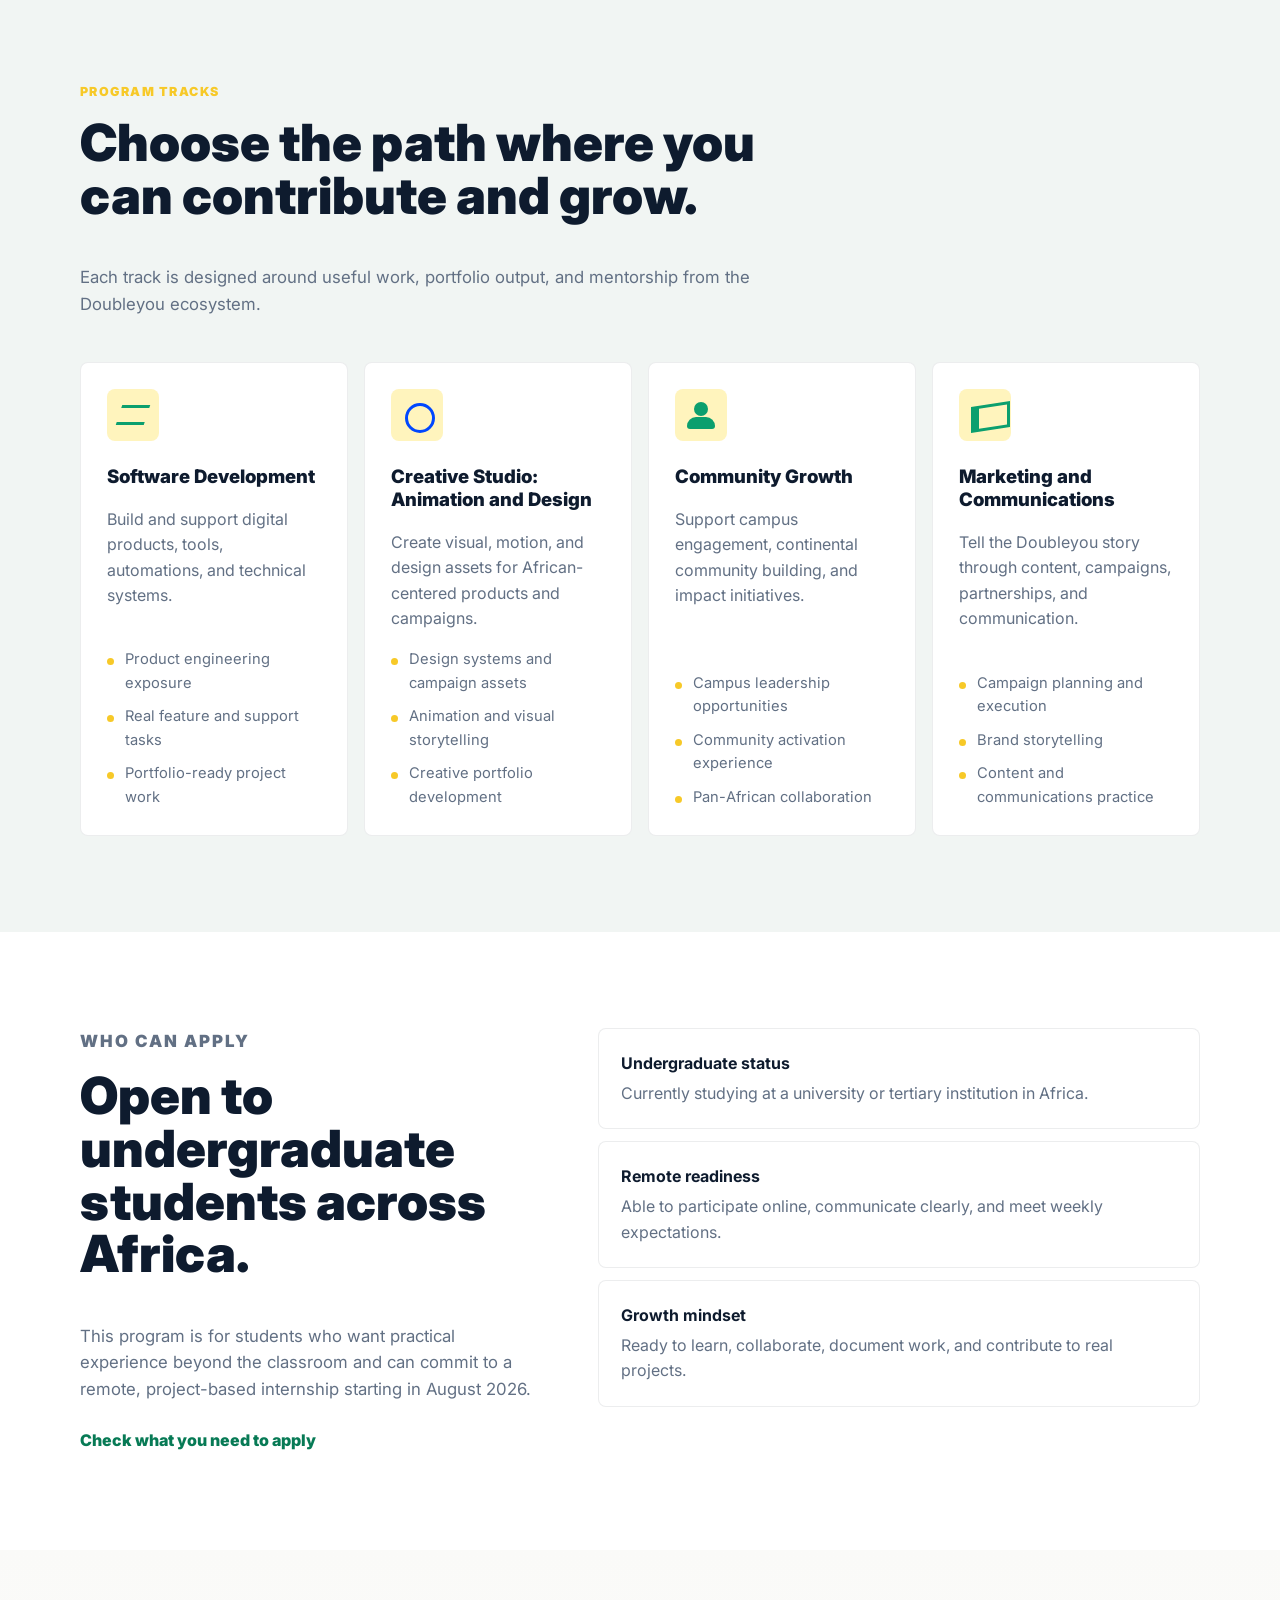
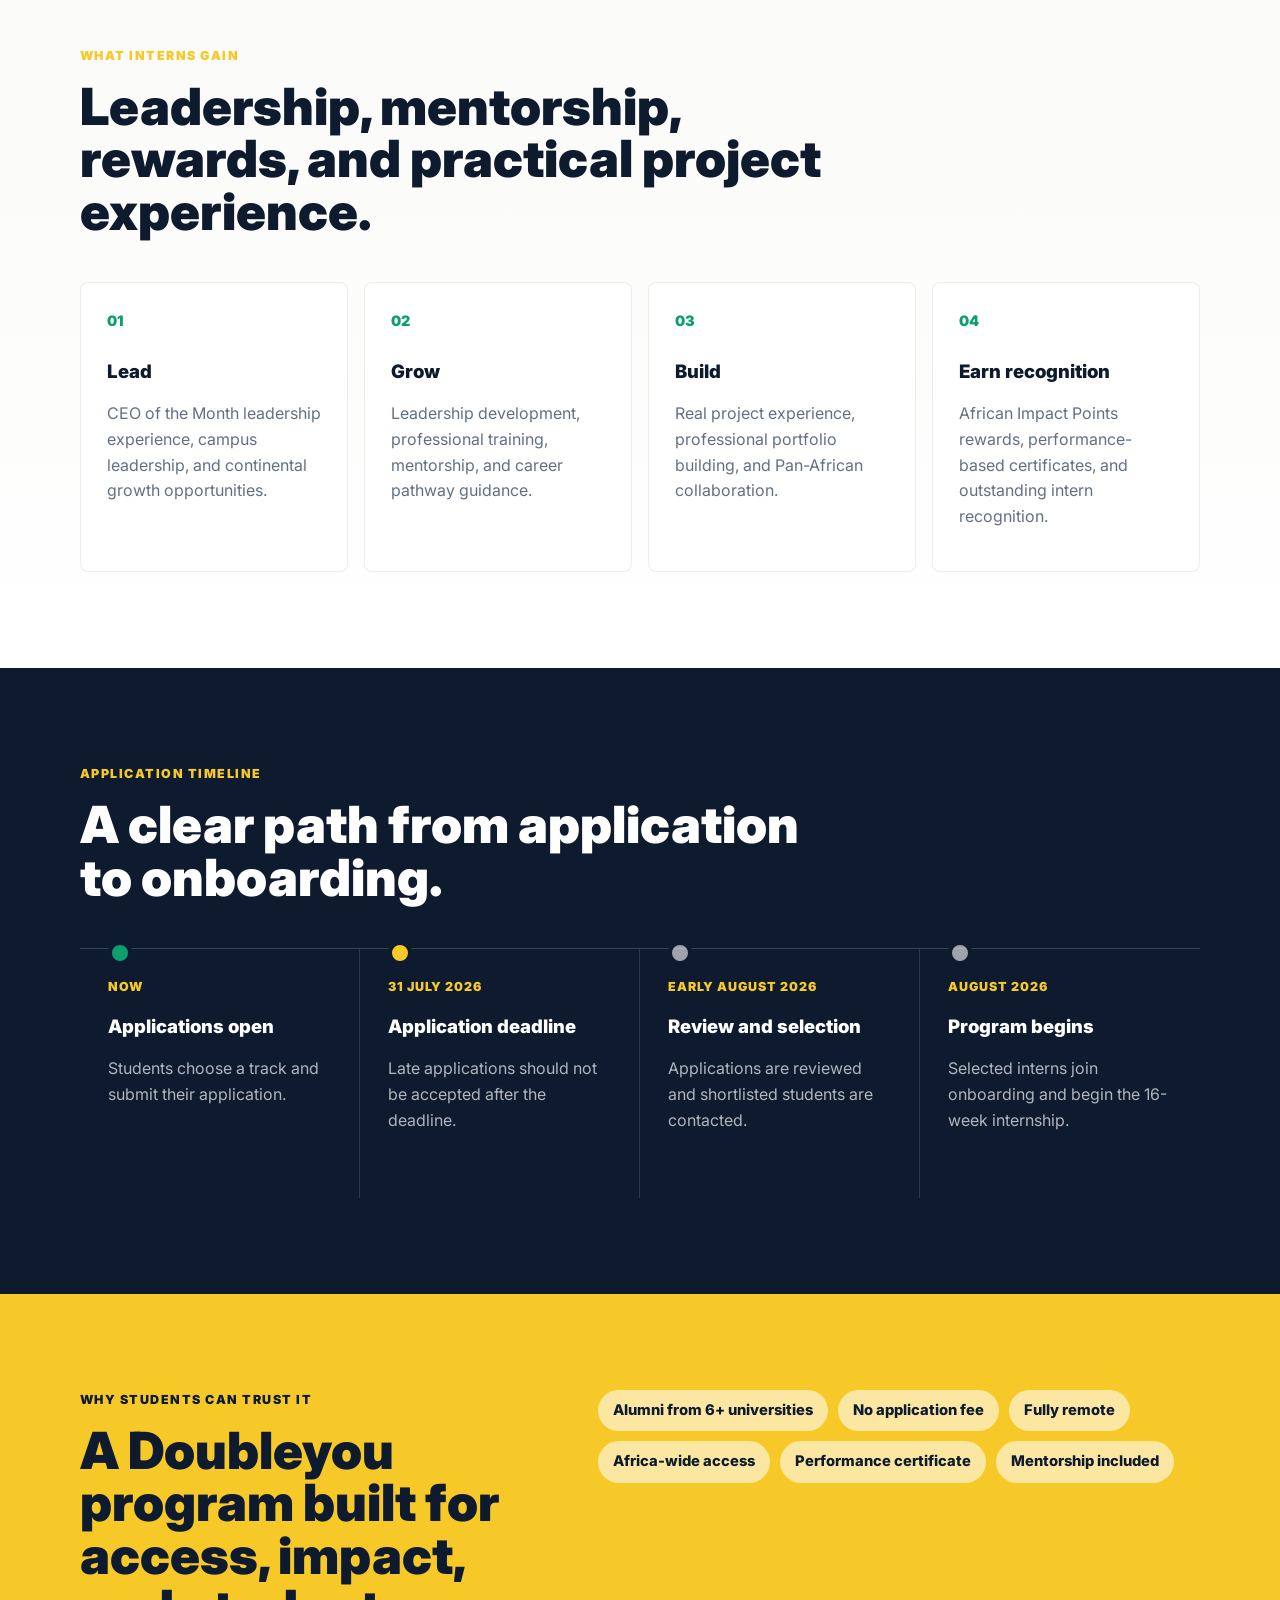
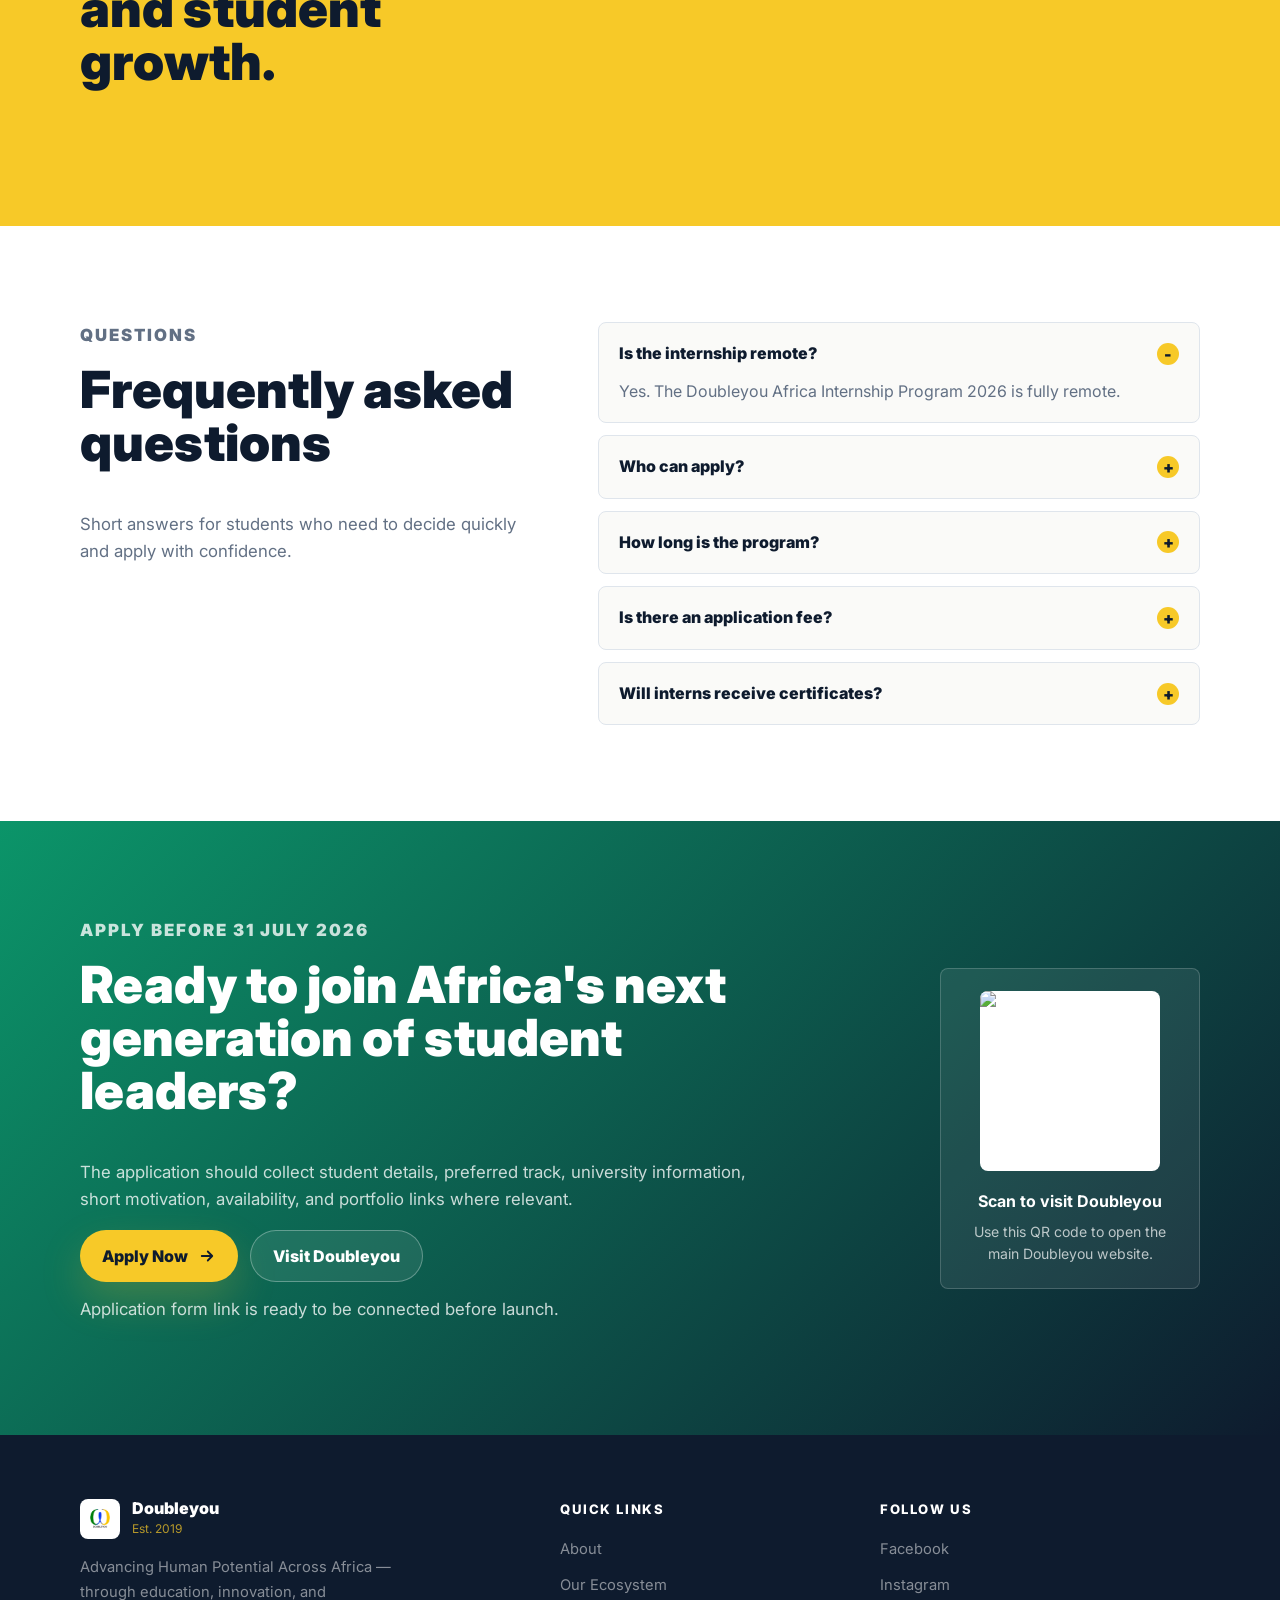
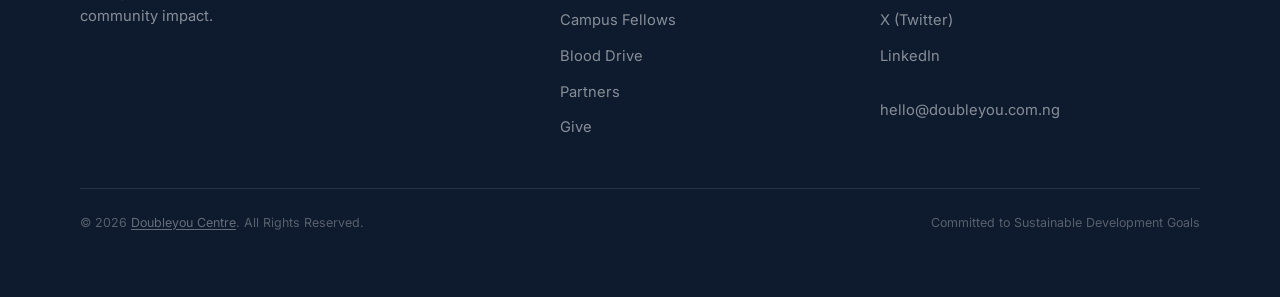
==== commit 101fca3e: "fix: match Doubleyou official footer" ====
--- a/africa-internship-program-2026/index.html
+++ b/africa-internship-program-2026/index.html
@@ -365,24 +365,48 @@
 
     <a class="sticky-apply" href="#apply">Apply Now</a>
 
-    <footer class="site-footer">
-      <div class="container footer-grid">
-        <div>
-          <a class="brand footer-brand" href="#top" aria-label="Doubleyou home">
-            <img class="brand-mark" src="../assets/doubleyou-logo-official.jpg" alt="" />
-            <span>
-              <strong>Doubleyou</strong>
-              <small>We build people. We power ideas. We create impact.</small>
-            </span>
-          </a>
-        </div>
-        <div class="footer-links">
-          <a href="#tracks">Tracks</a>
-          <a href="#benefits">Benefits</a>
-          <a href="#timeline">Timeline</a>
-          <a href="#apply">Apply</a>
-        </div>
-        <p>Doubleyou Africa Internship Program 2026. Fully remote. Africa-wide. Starts August 2026.</p>
+    <footer class="site-footer official-footer">
+      <div class="container official-footer-inner">
+        <div class="official-footer-grid">
+          <div class="official-footer-brand-block">
+            <a class="official-footer-brand" href="https://www.doubleyou.com.ng" aria-label="Doubleyou official website">
+              <img src="../assets/doubleyou-logo-official.jpg" alt="Doubleyou Logo" />
+              <span>
+                <strong>Doubleyou</strong>
+                <small>Est. 2019</small>
+              </span>
+            </a>
+            <p>Advancing Human Potential Across Africa &mdash; through education, innovation, and community impact.</p>
+          </div>
+
+          <nav class="official-footer-nav" aria-label="Doubleyou quick links">
+            <h4>Quick Links</h4>
+            <ul>
+              <li><a href="https://www.doubleyou.com.ng/#about-us">About</a></li>
+              <li><a href="https://www.doubleyou.com.ng/#core-solutions">Our Ecosystem</a></li>
+              <li><a href="https://www.doubleyou.com.ng/#fellowship">Campus Fellows</a></li>
+              <li><a href="https://www.doubleyou.com.ng/#blood-drive">Blood Drive</a></li>
+              <li><a href="https://www.doubleyou.com.ng/#partners">Partners</a></li>
+              <li><a href="https://www.doubleyou.com.ng/#give">Give</a></li>
+            </ul>
+          </nav>
+
+          <div class="official-footer-social">
+            <h4>Follow Us</h4>
+            <ul>
+              <li><a href="https://www.facebook.com/Doubleyouinitiative" target="_blank" rel="noopener noreferrer">Facebook</a></li>
+              <li><a href="https://www.instagram.com/doubleyoucentre/" target="_blank" rel="noopener noreferrer">Instagram</a></li>
+              <li><a href="https://twitter.com/DoubleyouNGA" target="_blank" rel="noopener noreferrer">X (Twitter)</a></li>
+              <li><a href="https://www.linkedin.com/company/doubleyougroup/" target="_blank" rel="noopener noreferrer">LinkedIn</a></li>
+            </ul>
+            <a class="official-footer-email" href="mailto:hello@doubleyou.com.ng">hello@doubleyou.com.ng</a>
+          </div>
+        </div>
+
+        <div class="official-footer-bottom">
+          <p>&copy; 2026 <a href="https://www.doubleyou.com.ng">Doubleyou Centre</a>. All Rights Reserved.</p>
+          <p>Committed to Sustainable Development Goals</p>
+        </div>
       </div>
     </footer>
 
--- a/styles.css
+++ b/styles.css
@@ -898,6 +898,119 @@
   line-height: 1.35;
 }
 
+
+.official-footer {
+  padding: 64px 0;
+  background: var(--navy);
+  color: rgba(255, 255, 255, 0.6);
+}
+
+.official-footer-inner {
+  max-width: 1120px;
+}
+
+.official-footer-grid {
+  display: grid;
+  grid-template-columns: minmax(0, 1.1fr) minmax(160px, 0.7fr) minmax(180px, 0.8fr);
+  gap: 40px;
+  margin-bottom: 48px;
+}
+
+.official-footer-brand {
+  display: inline-flex;
+  align-items: center;
+  gap: 12px;
+  margin-bottom: 16px;
+  color: var(--white);
+}
+
+.official-footer-brand img {
+  width: 40px;
+  height: 40px;
+  border-radius: 8px;
+  object-fit: cover;
+  background: var(--white);
+}
+
+.official-footer-brand strong,
+.official-footer-brand small {
+  display: block;
+}
+
+.official-footer-brand strong {
+  color: var(--white);
+  font-size: 1rem;
+  font-weight: 900;
+  line-height: 1;
+}
+
+.official-footer-brand small {
+  margin-top: 3px;
+  color: rgba(247, 201, 40, 0.72);
+  font-size: 0.75rem;
+}
+
+.official-footer-brand-block p {
+  max-width: 320px;
+  margin: 0;
+  color: rgba(255, 255, 255, 0.5);
+  font-size: 0.92rem;
+  line-height: 1.65;
+}
+
+.official-footer h4 {
+  margin: 0 0 16px;
+  color: var(--white);
+  font-size: 0.82rem;
+  font-weight: 800;
+  letter-spacing: 0.12em;
+  text-transform: uppercase;
+}
+
+.official-footer ul {
+  display: grid;
+  gap: 10px;
+  margin: 0;
+  padding: 0;
+  list-style: none;
+}
+
+.official-footer-social ul {
+  margin-bottom: 28px;
+}
+
+.official-footer a {
+  color: rgba(255, 255, 255, 0.5);
+  font-size: 0.92rem;
+  transition: color 180ms ease;
+}
+
+.official-footer a:hover,
+.official-footer-email {
+  color: rgba(247, 201, 40, 0.86);
+}
+
+.official-footer-bottom {
+  display: flex;
+  align-items: center;
+  justify-content: space-between;
+  gap: 16px;
+  padding-top: 24px;
+  border-top: 1px solid rgba(255, 255, 255, 0.1);
+}
+
+.official-footer-bottom p {
+  margin: 0;
+  color: rgba(255, 255, 255, 0.3);
+  font-size: 0.78rem;
+}
+
+.official-footer-bottom a {
+  color: rgba(255, 255, 255, 0.36);
+  font-size: inherit;
+  text-decoration: underline;
+  text-underline-offset: 2px;
+}
 @media (max-width: 980px) {
   .desktop-nav,
   .header-cta {
@@ -1064,6 +1177,26 @@
     width: 100%;
   }
 
+
+  .official-footer {
+    padding: 56px 0 92px;
+  }
+
+  .official-footer-grid {
+    grid-template-columns: 1fr;
+    gap: 34px;
+    margin-bottom: 36px;
+  }
+
+  .official-footer-brand-block p {
+    max-width: none;
+  }
+
+  .official-footer-bottom {
+    align-items: flex-start;
+    flex-direction: column;
+    gap: 10px;
+  }
   .sticky-apply {
     display: inline-flex;
   }
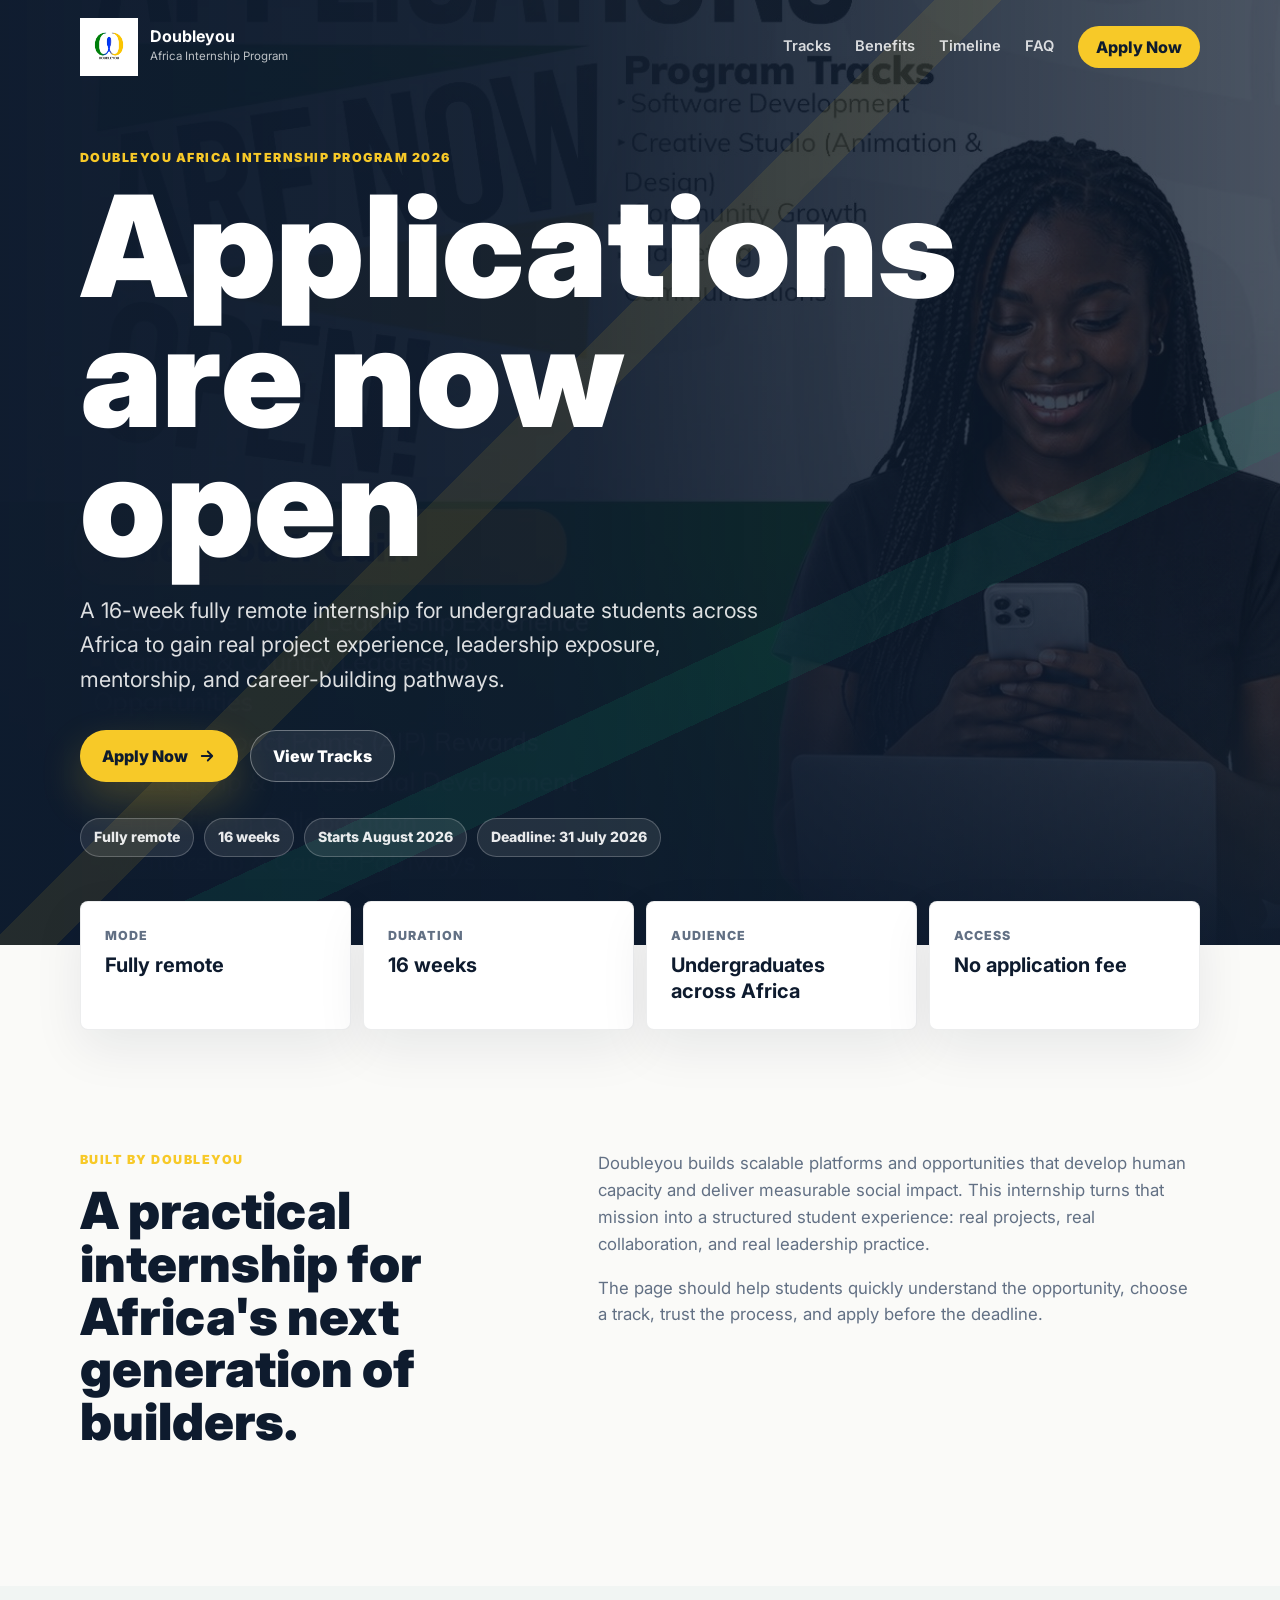
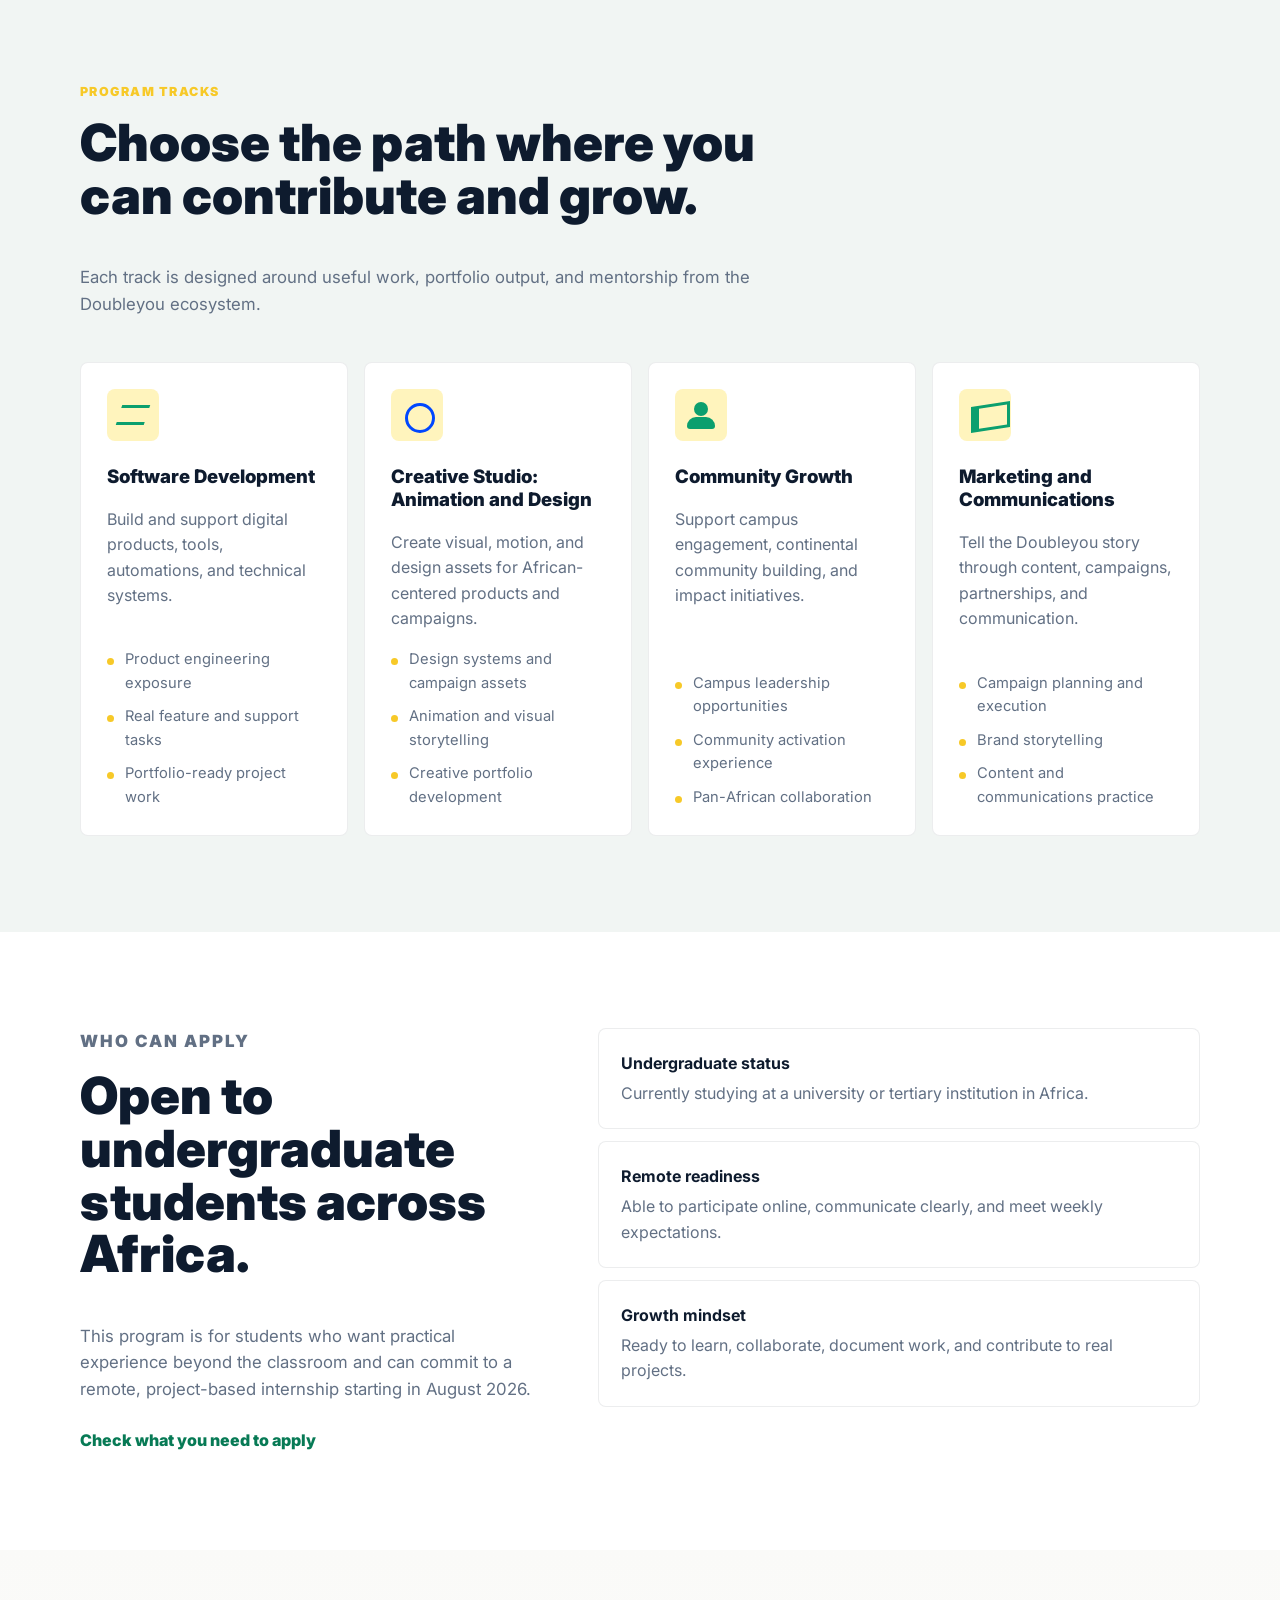
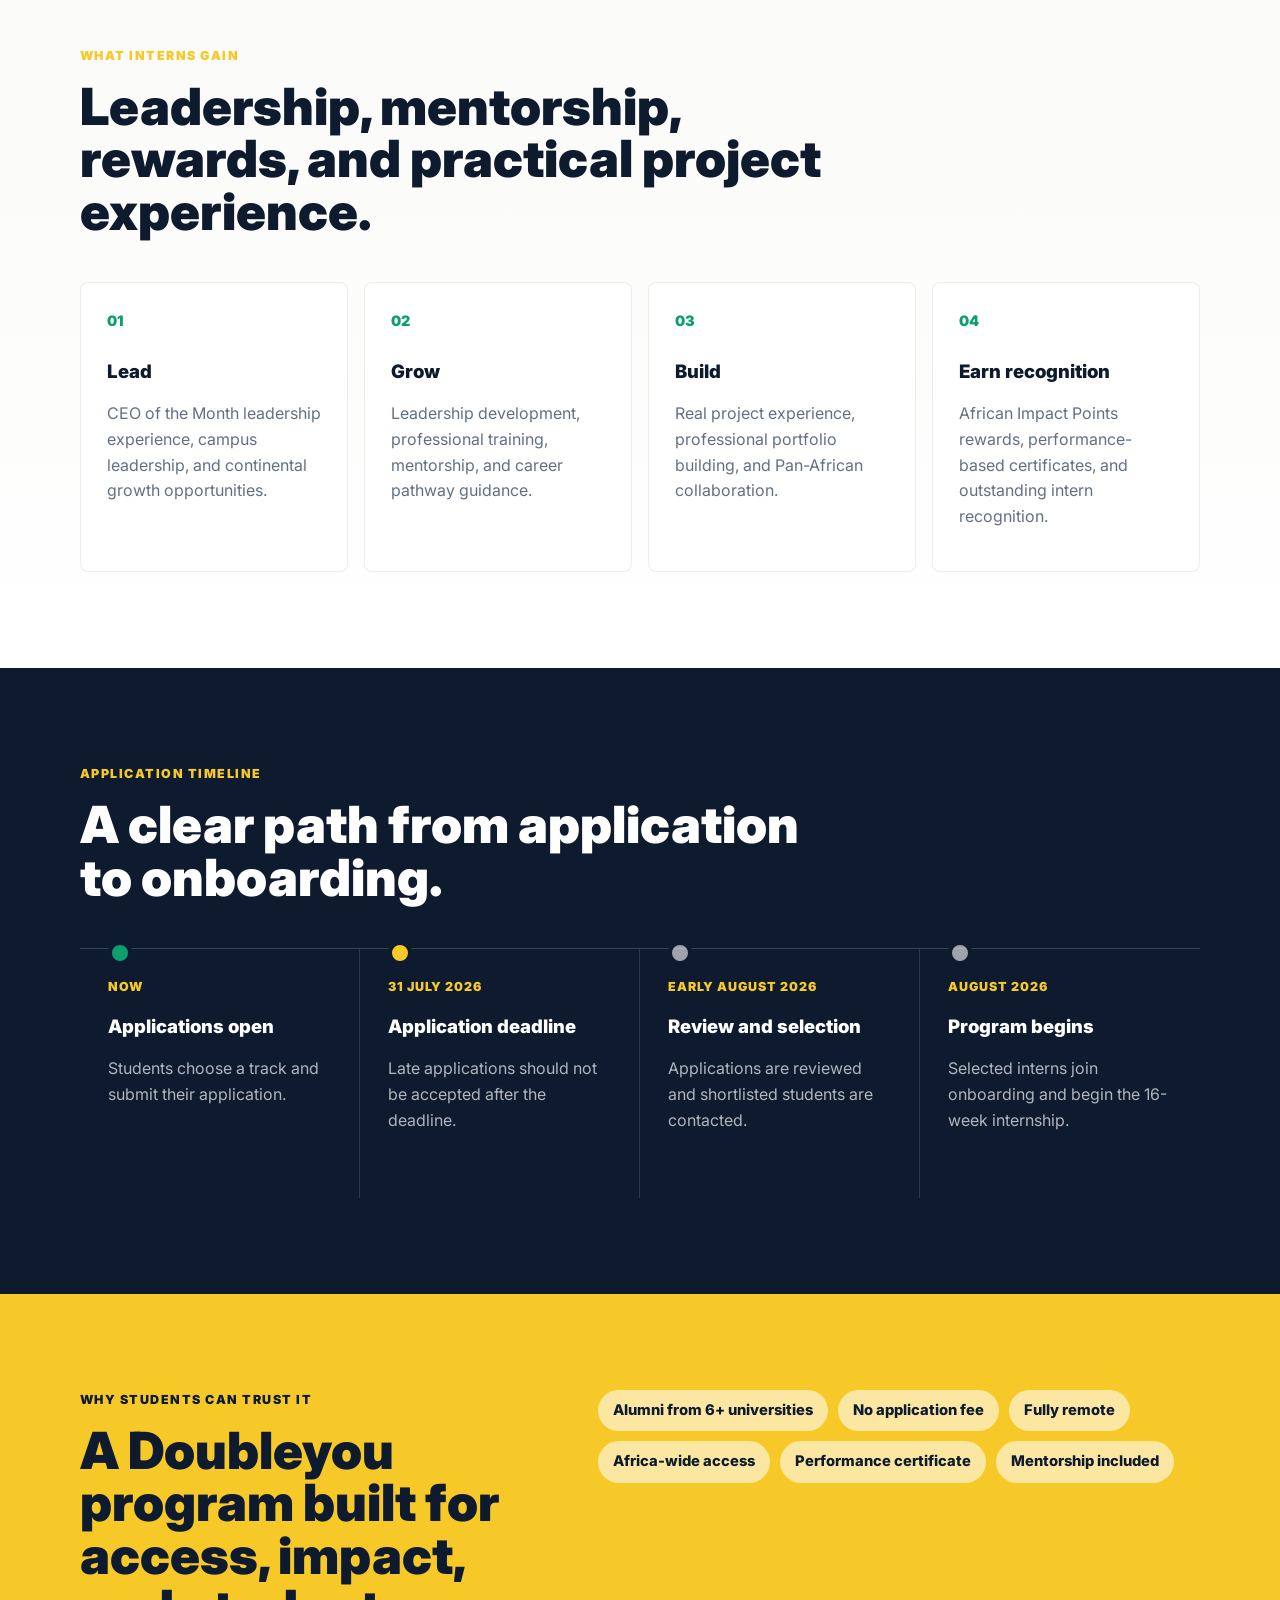
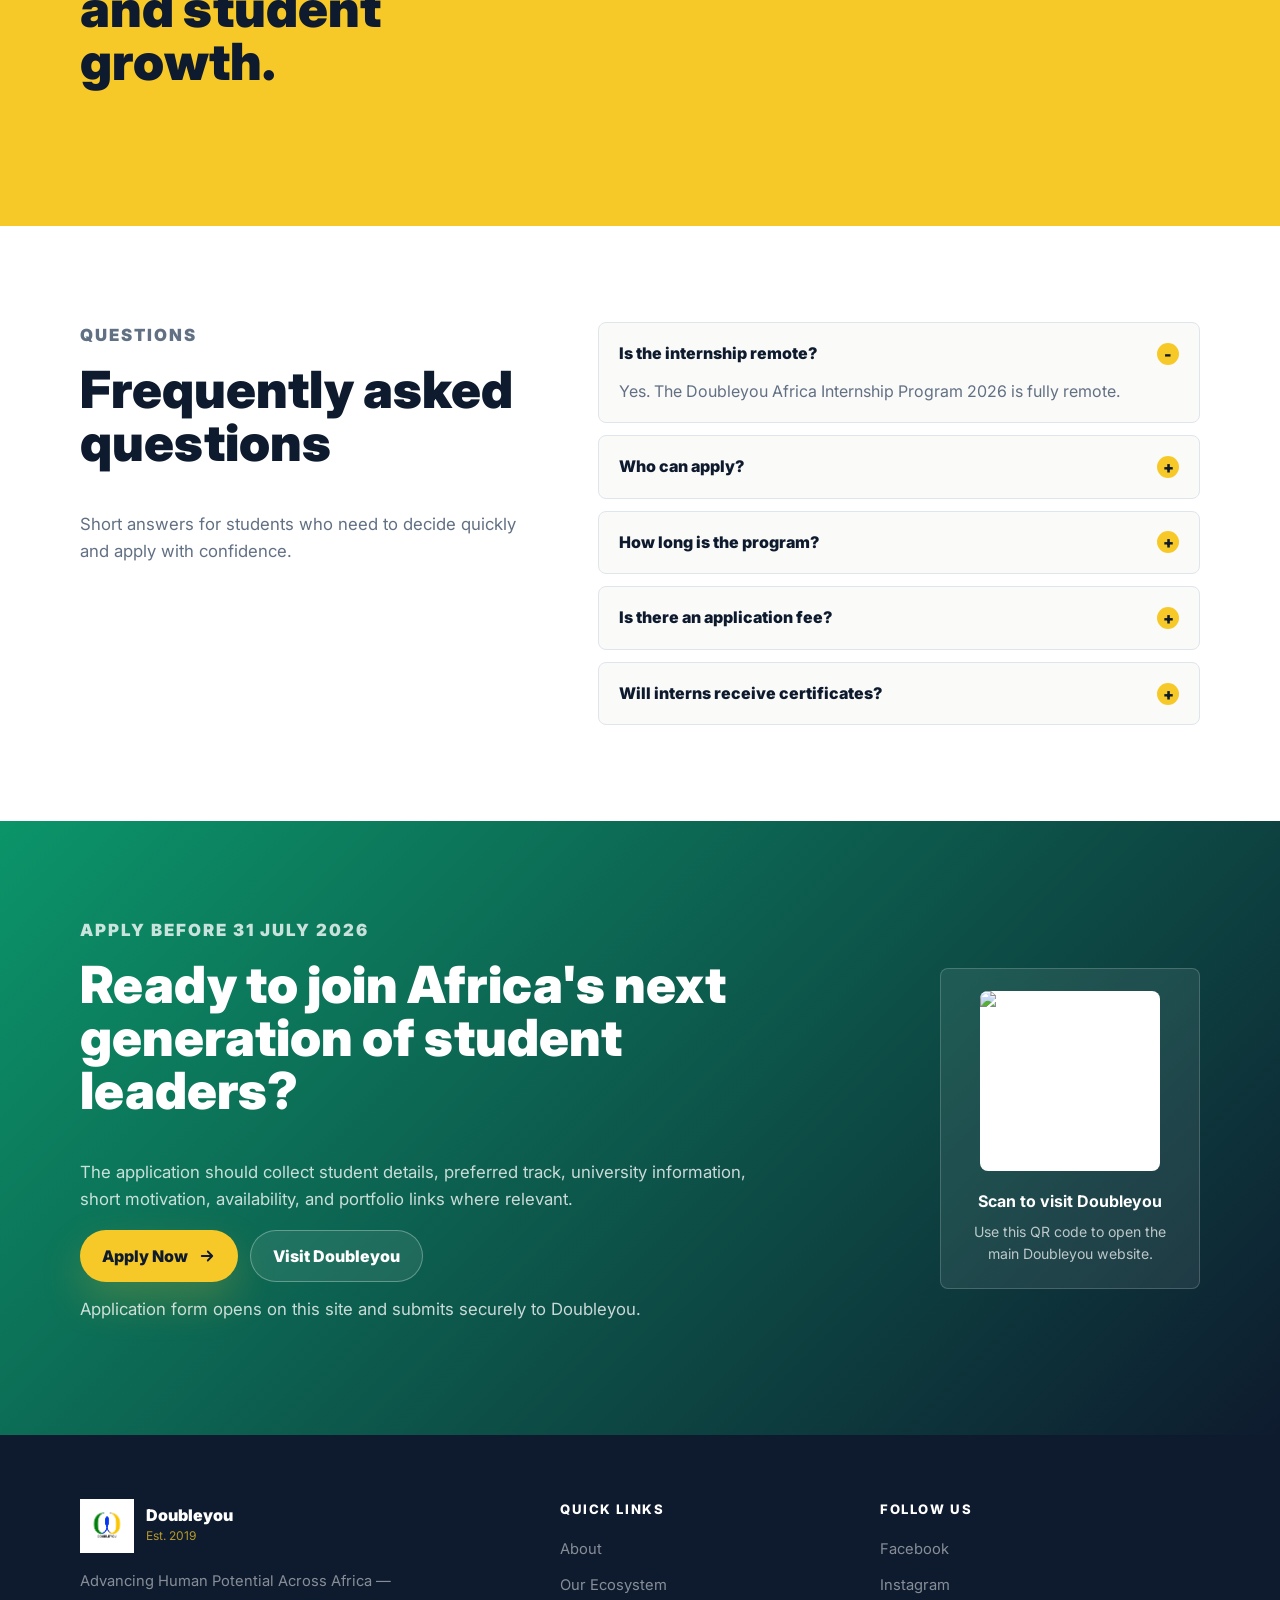
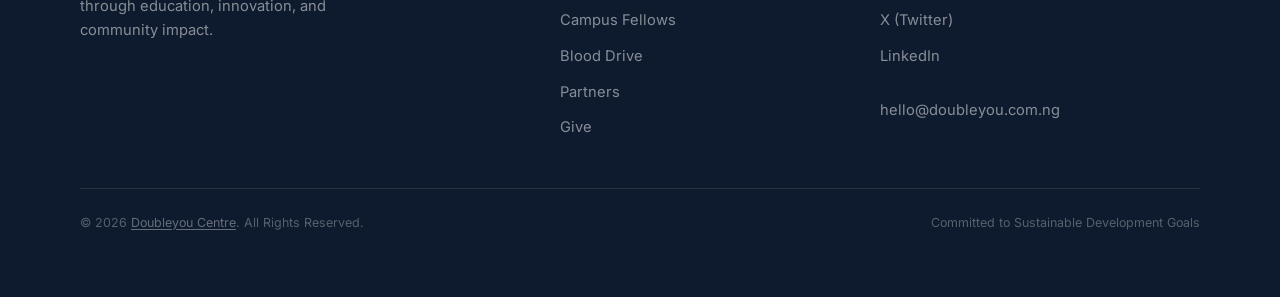
==== commit 6903a766: "feat: add internship registration form" ====
--- a/africa-internship-program-2026/index.html
+++ b/africa-internship-program-2026/index.html
@@ -13,15 +13,15 @@
       content="Doubleyou internship, Africa internship 2026, remote internship Africa, undergraduate internship Africa, student leadership Africa, software development internship Africa, animation internship Africa, marketing internship Africa, community growth internship"
     />
     <meta name="theme-color" content="#0E1B2E" />
-    <link rel="icon" type="image/jpeg" href="../assets/doubleyou-logo-official.jpg" />
-    <link rel="apple-touch-icon" href="../assets/doubleyou-logo-official.jpg" />
+    <link rel="icon" type="image/jpeg" href="assets/doubleyou-logo-official.jpg" />
+    <link rel="apple-touch-icon" href="assets/doubleyou-logo-official.jpg" />
     <meta property="og:type" content="website" />
     <meta property="og:title" content="Doubleyou Africa Internship Program 2026" />
     <meta
       property="og:description"
       content="Applications are now open for Doubleyou's 16-week fully remote internship for undergraduate students across Africa."
     />
-    <meta property="og:image" content="../assets/doubleyou-internship-flyer-optimized.jpg" />
+    <meta property="og:image" content="assets/doubleyou-internship-flyer-optimized.jpg" />
     <link rel="canonical" href="https://www.doubleyou.com.ng/africa-internship-program-2026" />
     <link rel="preconnect" href="https://fonts.googleapis.com" />
     <link rel="preconnect" href="https://fonts.gstatic.com" crossorigin />
@@ -29,12 +29,12 @@
       href="https://fonts.googleapis.com/css2?family=Inter:wght@400;500;600;700;800;900&display=swap"
       rel="stylesheet"
     />
-    <link rel="stylesheet" href="../styles.css" />
+    <link rel="stylesheet" href="styles.css" />
   </head>
   <body>
     <header class="site-header" data-header>
       <a class="brand" href="#top" aria-label="Doubleyou Africa Internship Program home">
-        <img class="brand-mark" src="../assets/doubleyou-logo-official.jpg" alt="" />
+        <img class="brand-mark" src="assets/doubleyou-logo-official.jpg" alt="" />
 
         <span>
           <strong>Doubleyou</strong>
@@ -47,7 +47,7 @@
         <a href="#timeline">Timeline</a>
         <a href="#faq">FAQ</a>
       </nav>
-      <a class="header-cta" href="#apply">Apply Now</a>
+      <a class="header-cta" href="register.html">Apply Now</a>
       <button class="menu-button" type="button" data-menu-button aria-label="Open menu">
         <span></span>
         <span></span>
@@ -59,13 +59,13 @@
       <a href="#benefits">Benefits</a>
       <a href="#timeline">Timeline</a>
       <a href="#faq">FAQ</a>
-      <a href="#apply">Apply Now</a>
+      <a href="register.html">Apply Now</a>
     </nav>
 
     <main id="top">
       <section class="hero" aria-labelledby="hero-title">
         <div class="hero-media" aria-hidden="true">
-          <img src="../assets/doubleyou-internship-flyer-optimized.jpg" alt="" />
+          <img src="assets/doubleyou-internship-flyer-optimized.jpg" alt="" />
         </div>
         <div class="hero-overlay"></div>
         <div class="hero-pattern" aria-hidden="true"></div>
@@ -77,7 +77,7 @@
             real project experience, leadership exposure, mentorship, and career-building pathways.
           </p>
           <div class="hero-actions">
-            <a class="button button-primary" href="#apply">
+            <a class="button button-primary" href="register.html">
               Apply Now
               <svg viewBox="0 0 24 24" aria-hidden="true">
                 <path d="M5 12h14M13 6l6 6-6 6" />
@@ -199,7 +199,7 @@
               This program is for students who want practical experience beyond the classroom and can
               commit to a remote, project-based internship starting in August 2026.
             </p>
-            <a class="text-link" href="#apply">Check what you need to apply</a>
+            <a class="text-link" href="register.html">Check what you need to apply</a>
           </div>
           <div class="eligibility-list">
             <div>
@@ -348,7 +348,7 @@
               <a class="button button-secondary light" href="https://www.doubleyou.com.ng">Visit Doubleyou</a>
             </div>
             <p class="form-note" data-apply-note>
-              Application form link is ready to be connected before launch.
+              Application form opens on this site and submits securely to Doubleyou.
             </p>
           </div>
           <aside class="apply-card" aria-label="Application QR code">
@@ -363,14 +363,14 @@
       </section>
     </main>
 
-    <a class="sticky-apply" href="#apply">Apply Now</a>
+    <a class="sticky-apply" href="register.html">Apply Now</a>
 
     <footer class="site-footer official-footer">
       <div class="container official-footer-inner">
         <div class="official-footer-grid">
           <div class="official-footer-brand-block">
             <a class="official-footer-brand" href="https://www.doubleyou.com.ng" aria-label="Doubleyou official website">
-              <img src="../assets/doubleyou-logo-official.jpg" alt="Doubleyou Logo" />
+              <img src="assets/doubleyou-logo-official.jpg" alt="Doubleyou Logo" />
               <span>
                 <strong>Doubleyou</strong>
                 <small>Est. 2019</small>
@@ -428,6 +428,8 @@
         "description": "A 16-week fully remote internship for undergraduate students across Africa."
       }
     </script>
-    <script src="../script.js"></script>
+    <script src="script.js"></script>
   </body>
 </html>
+
+
--- a/africa-internship-program-2026/styles.css
+++ b/africa-internship-program-2026/styles.css
@@ -0,0 +1,1491 @@
+:root {
+  --green: #0b9f6e;
+  --green-dark: #077a55;
+  --gold: #f7c928;
+  --gold-soft: #fff4bd;
+  --navy: #0e1b2e;
+  --charcoal: #20262f;
+  --muted: #627084;
+  --line: #dfe5ec;
+  --white: #ffffff;
+  --warm: #fafaf8;
+  --soft: #f1f5f3;
+  --blue: #0047ff;
+  --shadow: 0 24px 80px rgba(14, 27, 46, 0.12);
+  color-scheme: light;
+  font-family: Inter, system-ui, -apple-system, BlinkMacSystemFont, "Segoe UI", sans-serif;
+}
+
+* {
+  box-sizing: border-box;
+}
+
+html {
+  scroll-behavior: smooth;
+}
+
+body {
+  margin: 0;
+  background: var(--warm);
+  color: var(--charcoal);
+  font-size: 16px;
+  line-height: 1.6;
+}
+
+body.menu-open {
+  overflow: hidden;
+}
+
+img,
+svg {
+  display: block;
+  max-width: 100%;
+}
+
+a {
+  color: inherit;
+  text-decoration: none;
+}
+
+button {
+  font: inherit;
+}
+
+.container {
+  width: min(1120px, calc(100% - 40px));
+  margin-inline: auto;
+}
+
+.site-header {
+  position: fixed;
+  z-index: 40;
+  top: 0;
+  left: 0;
+  right: 0;
+  display: flex;
+  align-items: center;
+  justify-content: space-between;
+  gap: 24px;
+  padding: 18px max(20px, calc((100vw - 1120px) / 2));
+  color: var(--white);
+  transition: background 180ms ease, box-shadow 180ms ease, color 180ms ease, padding 180ms ease;
+}
+
+.site-header.is-scrolled,
+.site-header.menu-active {
+  background: rgba(250, 250, 248, 0.94);
+  color: var(--navy);
+  box-shadow: 0 16px 40px rgba(14, 27, 46, 0.08);
+  backdrop-filter: blur(16px);
+}
+
+.brand {
+  display: inline-flex;
+  align-items: center;
+  gap: 12px;
+  min-width: 0;
+}
+
+.brand strong,
+.brand small {
+  display: block;
+}
+
+.brand strong {
+  font-size: 1rem;
+  line-height: 1;
+  letter-spacing: 0;
+}
+
+.brand small {
+  margin-top: 3px;
+  color: currentColor;
+  font-size: 0.72rem;
+  opacity: 0.72;
+  white-space: nowrap;
+}
+
+.brand-mark {
+  width: 58px;
+  height: 58px;
+  flex: 0 0 auto;
+  object-fit: contain;
+  border-radius: 0;
+  background: transparent;
+  padding: 0;
+  box-shadow: none;
+}
+
+.desktop-nav {
+  display: flex;
+  align-items: center;
+  gap: 24px;
+  margin-left: auto;
+  color: currentColor;
+  font-size: 0.92rem;
+  font-weight: 600;
+}
+
+.desktop-nav a {
+  opacity: 0.82;
+}
+
+.desktop-nav a:hover {
+  opacity: 1;
+}
+
+.header-cta,
+.sticky-apply {
+  border-radius: 999px;
+  background: var(--gold);
+  color: var(--navy);
+  font-weight: 800;
+  line-height: 1;
+}
+
+.header-cta {
+  padding: 13px 18px;
+}
+
+.menu-button {
+  display: none;
+  width: 44px;
+  height: 44px;
+  border: 1px solid rgba(255, 255, 255, 0.32);
+  border-radius: 999px;
+  background: transparent;
+  cursor: pointer;
+}
+
+.site-header.is-scrolled .menu-button,
+.site-header.menu-active .menu-button {
+  border-color: rgba(14, 27, 46, 0.2);
+}
+
+.menu-button span {
+  display: block;
+  width: 18px;
+  height: 2px;
+  margin: 5px auto;
+  border-radius: 999px;
+  background: currentColor;
+}
+
+.mobile-nav {
+  position: fixed;
+  z-index: 30;
+  top: 76px;
+  left: 16px;
+  right: 16px;
+  display: none;
+  padding: 14px;
+  border: 1px solid rgba(14, 27, 46, 0.12);
+  border-radius: 18px;
+  background: rgba(250, 250, 248, 0.98);
+  box-shadow: var(--shadow);
+}
+
+.mobile-nav.is-open {
+  display: grid;
+}
+
+.mobile-nav a {
+  padding: 14px 10px;
+  border-bottom: 1px solid var(--line);
+  color: var(--navy);
+  font-weight: 700;
+}
+
+.mobile-nav a:last-child {
+  border-bottom: 0;
+  color: var(--green);
+}
+
+.hero {
+  position: relative;
+  min-height: 720px;
+  display: grid;
+  align-items: end;
+  overflow: hidden;
+  padding: 148px 0 88px;
+  background: var(--navy);
+  color: var(--white);
+}
+
+.hero-media,
+.hero-overlay,
+.hero-pattern {
+  position: absolute;
+  inset: 0;
+}
+
+.hero-media img {
+  width: 100%;
+  height: 100%;
+  object-fit: cover;
+  object-position: 68% center;
+  opacity: 0.34;
+  filter: saturate(0.9);
+}
+
+.hero-overlay {
+  background:
+    linear-gradient(90deg, rgba(14, 27, 46, 0.98) 0%, rgba(14, 27, 46, 0.86) 44%, rgba(14, 27, 46, 0.26) 100%),
+    linear-gradient(0deg, rgba(14, 27, 46, 0.92) 0%, rgba(14, 27, 46, 0) 42%);
+}
+
+.hero-pattern {
+  opacity: 0.34;
+  background:
+    linear-gradient(135deg, transparent 0 42%, rgba(247, 201, 40, 0.28) 42% 45%, transparent 45%),
+    linear-gradient(155deg, transparent 0 64%, rgba(11, 159, 110, 0.34) 64% 68%, transparent 68%);
+}
+
+.hero-content {
+  position: relative;
+  z-index: 2;
+}
+
+.eyebrow,
+.section-kicker {
+  margin: 0 0 14px;
+  color: var(--gold);
+  font-size: 0.78rem;
+  font-weight: 900;
+  letter-spacing: 0.12em;
+  text-transform: uppercase;
+}
+
+h1,
+h2,
+h3,
+p {
+  margin-top: 0;
+}
+
+h1 {
+  max-width: 820px;
+  margin-bottom: 22px;
+  font-size: clamp(4rem, 11vw, 8.8rem);
+  line-height: 0.92;
+  font-weight: 900;
+  letter-spacing: 0;
+}
+
+h2 {
+  color: var(--navy);
+  font-size: clamp(2rem, 4vw, 3.6rem);
+  line-height: 1.03;
+  font-weight: 900;
+  letter-spacing: 0;
+}
+
+h3 {
+  color: var(--navy);
+  font-size: 1.16rem;
+  line-height: 1.24;
+  font-weight: 850;
+}
+
+.hero-copy {
+  max-width: 680px;
+  margin-bottom: 34px;
+  color: rgba(255, 255, 255, 0.86);
+  font-size: clamp(1.1rem, 2vw, 1.35rem);
+}
+
+.hero-actions,
+.apply-actions {
+  display: flex;
+  flex-wrap: wrap;
+  align-items: center;
+  gap: 12px;
+}
+
+.button {
+  display: inline-flex;
+  min-height: 52px;
+  align-items: center;
+  justify-content: center;
+  gap: 10px;
+  border: 0;
+  border-radius: 999px;
+  padding: 14px 22px;
+  cursor: pointer;
+  font-weight: 850;
+  line-height: 1;
+  transition: transform 180ms ease, background 180ms ease, box-shadow 180ms ease;
+}
+
+.button:hover {
+  transform: translateY(-2px);
+}
+
+.button svg {
+  width: 18px;
+  height: 18px;
+  fill: none;
+  stroke: currentColor;
+  stroke-linecap: round;
+  stroke-linejoin: round;
+  stroke-width: 2.4;
+}
+
+.button-primary {
+  background: var(--gold);
+  color: var(--navy);
+  box-shadow: 0 18px 42px rgba(247, 201, 40, 0.22);
+}
+
+.button-primary:hover {
+  background: #ffd94b;
+}
+
+.button-secondary {
+  border: 1px solid rgba(255, 255, 255, 0.34);
+  background: rgba(255, 255, 255, 0.08);
+  color: var(--white);
+}
+
+.button-secondary.light {
+  border-color: rgba(255, 255, 255, 0.3);
+}
+
+.hero-proof {
+  display: flex;
+  max-width: 850px;
+  flex-wrap: wrap;
+  gap: 10px;
+  margin-top: 36px;
+}
+
+.hero-proof span,
+.trust-badges span {
+  display: inline-flex;
+  align-items: center;
+  border-radius: 999px;
+  font-weight: 800;
+  line-height: 1.2;
+}
+
+.hero-proof span {
+  border: 1px solid rgba(255, 255, 255, 0.22);
+  background: rgba(255, 255, 255, 0.09);
+  padding: 10px 13px;
+  color: rgba(255, 255, 255, 0.9);
+  font-size: 0.88rem;
+}
+
+.quick-facts {
+  position: relative;
+  z-index: 3;
+  margin-top: -44px;
+}
+
+.fact-grid {
+  display: grid;
+  grid-template-columns: repeat(4, 1fr);
+  gap: 12px;
+}
+
+.fact-grid article {
+  min-height: 128px;
+  padding: 24px;
+  border: 1px solid rgba(14, 27, 46, 0.08);
+  border-radius: 8px;
+  background: var(--white);
+  box-shadow: 0 18px 50px rgba(14, 27, 46, 0.08);
+}
+
+.fact-grid span {
+  display: block;
+  margin-bottom: 8px;
+  color: var(--muted);
+  font-size: 0.78rem;
+  font-weight: 850;
+  letter-spacing: 0.08em;
+  text-transform: uppercase;
+}
+
+.fact-grid strong {
+  color: var(--navy);
+  font-size: 1.25rem;
+  line-height: 1.15;
+}
+
+.section {
+  padding: 96px 0;
+}
+
+.intro-section {
+  padding-top: 120px;
+}
+
+.intro-grid,
+.split-section,
+.faq-grid,
+.trust-grid,
+.footer-grid {
+  display: grid;
+  grid-template-columns: 0.86fr 1.14fr;
+  gap: 64px;
+  align-items: start;
+}
+
+.intro-copy {
+  color: var(--muted);
+  font-size: 1.05rem;
+}
+
+.intro-copy p:last-child {
+  margin-bottom: 0;
+}
+
+.section-heading {
+  max-width: 740px;
+  margin-bottom: 44px;
+}
+
+.section-heading.narrow {
+  max-width: 820px;
+}
+
+.section-heading p:not(.section-kicker),
+.split-section p,
+.faq-grid > div > p {
+  color: var(--muted);
+  font-size: 1.05rem;
+}
+
+.tracks-section {
+  background: var(--soft);
+}
+
+.track-grid {
+  display: grid;
+  grid-template-columns: repeat(4, 1fr);
+  gap: 16px;
+}
+
+.track-card,
+.benefit-grid article,
+.eligibility-list div {
+  border: 1px solid rgba(14, 27, 46, 0.08);
+  border-radius: 8px;
+  background: var(--white);
+}
+
+.track-card {
+  display: flex;
+  min-height: 390px;
+  flex-direction: column;
+  padding: 26px;
+  transition: transform 180ms ease, box-shadow 180ms ease, border-color 180ms ease;
+}
+
+.track-card:hover {
+  transform: translateY(-5px);
+  border-color: rgba(11, 159, 110, 0.3);
+  box-shadow: var(--shadow);
+}
+
+.track-card p,
+.track-card li,
+.benefit-grid p,
+.eligibility-list span,
+.timeline p,
+.apply-content p,
+.apply-card span,
+.site-footer p {
+  color: var(--muted);
+}
+
+.track-card ul {
+  display: grid;
+  gap: 10px;
+  margin: auto 0 0;
+  padding: 0;
+  list-style: none;
+}
+
+.track-card li {
+  position: relative;
+  padding-left: 18px;
+  font-size: 0.92rem;
+}
+
+.track-card li::before {
+  position: absolute;
+  top: 0.68em;
+  left: 0;
+  width: 7px;
+  height: 7px;
+  border-radius: 999px;
+  background: var(--gold);
+  content: "";
+}
+
+.icon-badge {
+  position: relative;
+  width: 52px;
+  height: 52px;
+  margin-bottom: 24px;
+  border-radius: 8px;
+  background: var(--gold-soft);
+}
+
+.icon-badge::before,
+.icon-badge::after {
+  position: absolute;
+  content: "";
+}
+
+.code-icon::before {
+  inset: 16px 12px;
+  border-top: 3px solid var(--green);
+  border-bottom: 3px solid var(--green);
+  transform: skewX(-18deg);
+}
+
+.creative-icon::before {
+  width: 24px;
+  height: 24px;
+  top: 14px;
+  left: 14px;
+  border: 3px solid var(--blue);
+  border-radius: 50%;
+}
+
+.community-icon::before,
+.community-icon::after {
+  border-radius: 50%;
+  background: var(--green);
+}
+
+.community-icon::before {
+  width: 14px;
+  height: 14px;
+  top: 13px;
+  left: 19px;
+}
+
+.community-icon::after {
+  width: 28px;
+  height: 12px;
+  left: 12px;
+  bottom: 12px;
+  border-radius: 12px 12px 4px 4px;
+}
+
+.marketing-icon::before {
+  width: 28px;
+  height: 20px;
+  top: 15px;
+  left: 12px;
+  border: 3px solid var(--green);
+  border-left-width: 8px;
+  transform: skewY(-9deg);
+}
+
+.eligibility-section {
+  background: var(--white);
+}
+
+.text-link {
+  display: inline-flex;
+  margin-top: 8px;
+  color: var(--green-dark);
+  font-weight: 850;
+}
+
+.eligibility-list {
+  display: grid;
+  gap: 12px;
+}
+
+.eligibility-list div {
+  padding: 22px;
+}
+
+.eligibility-list strong,
+.eligibility-list span {
+  display: block;
+}
+
+.eligibility-list strong {
+  margin-bottom: 4px;
+  color: var(--navy);
+}
+
+.benefits-section {
+  background: linear-gradient(180deg, var(--warm), #ffffff);
+}
+
+.benefit-grid {
+  display: grid;
+  grid-template-columns: repeat(4, 1fr);
+  gap: 16px;
+}
+
+.benefit-grid article {
+  min-height: 260px;
+  padding: 26px;
+}
+
+.benefit-number {
+  display: block;
+  margin-bottom: 28px;
+  color: var(--green);
+  font-size: 0.9rem;
+  font-weight: 900;
+}
+
+.timeline-section {
+  background: var(--navy);
+}
+
+.timeline-section h2 {
+  color: var(--white);
+}
+
+.timeline-section .section-heading p:not(.section-kicker) {
+  color: rgba(255, 255, 255, 0.68);
+}
+
+.timeline {
+  display: grid;
+  grid-template-columns: repeat(4, 1fr);
+  gap: 0;
+}
+
+.timeline article {
+  position: relative;
+  min-height: 250px;
+  padding: 28px;
+  border-top: 1px solid rgba(255, 255, 255, 0.18);
+  border-right: 1px solid rgba(255, 255, 255, 0.12);
+}
+
+.timeline article:last-child {
+  border-right: 0;
+}
+
+.timeline article::before {
+  position: absolute;
+  top: -8px;
+  left: 28px;
+  width: 16px;
+  height: 16px;
+  border: 4px solid var(--navy);
+  border-radius: 999px;
+  background: rgba(255, 255, 255, 0.6);
+  content: "";
+}
+
+.timeline article.active::before {
+  background: var(--green);
+}
+
+.timeline article.urgent::before {
+  background: var(--gold);
+}
+
+.timeline span {
+  display: block;
+  margin-bottom: 18px;
+  color: var(--gold);
+  font-size: 0.78rem;
+  font-weight: 900;
+  letter-spacing: 0.08em;
+  text-transform: uppercase;
+}
+
+.timeline h3 {
+  color: var(--white);
+}
+
+.timeline p {
+  color: rgba(255, 255, 255, 0.68);
+}
+
+.trust-section {
+  background: var(--gold);
+}
+
+.trust-section .section-kicker,
+.trust-section h2 {
+  color: var(--navy);
+}
+
+.trust-badges {
+  display: flex;
+  flex-wrap: wrap;
+  gap: 10px;
+}
+
+.trust-badges span {
+  padding: 12px 15px;
+  background: rgba(255, 255, 255, 0.56);
+  color: var(--navy);
+  font-size: 0.92rem;
+}
+
+.faq-section {
+  background: var(--white);
+}
+
+.faq-list {
+  display: grid;
+  gap: 12px;
+}
+
+details {
+  border: 1px solid var(--line);
+  border-radius: 8px;
+  background: var(--warm);
+}
+
+summary {
+  display: flex;
+  align-items: center;
+  justify-content: space-between;
+  padding: 18px 20px;
+  color: var(--navy);
+  cursor: pointer;
+  font-weight: 850;
+  list-style: none;
+}
+
+summary::-webkit-details-marker {
+  display: none;
+}
+
+summary::after {
+  width: 22px;
+  height: 22px;
+  border-radius: 999px;
+  background: var(--gold);
+  color: var(--navy);
+  content: "+";
+  font-weight: 900;
+  text-align: center;
+  line-height: 22px;
+}
+
+details[open] summary::after {
+  content: "-";
+}
+
+details p {
+  margin: -6px 20px 18px;
+  color: var(--muted);
+}
+
+.apply-section {
+  background:
+    linear-gradient(135deg, rgba(11, 159, 110, 0.92), rgba(14, 27, 46, 0.98)),
+    var(--navy);
+  color: var(--white);
+}
+
+.apply-panel {
+  display: grid;
+  grid-template-columns: minmax(0, 1fr) 260px;
+  gap: 44px;
+  align-items: center;
+}
+
+.apply-section h2 {
+  max-width: 760px;
+  color: var(--white);
+}
+
+.apply-content p {
+  max-width: 680px;
+  color: rgba(255, 255, 255, 0.78);
+  font-size: 1.05rem;
+}
+
+.form-note {
+  margin-top: 14px;
+  color: rgba(255, 255, 255, 0.7);
+  font-size: 0.92rem;
+}
+
+.form-note.is-warning {
+  color: var(--gold-soft);
+}
+
+.apply-card {
+  display: grid;
+  justify-items: center;
+  padding: 22px;
+  border: 1px solid rgba(255, 255, 255, 0.18);
+  border-radius: 8px;
+  background: rgba(255, 255, 255, 0.08);
+  text-align: center;
+}
+
+.apply-card img {
+  width: 180px;
+  height: 180px;
+  margin-bottom: 18px;
+  border-radius: 8px;
+  background: var(--white);
+}
+
+.apply-card strong {
+  color: var(--white);
+}
+
+.apply-card span {
+  margin-top: 6px;
+  color: rgba(255, 255, 255, 0.7);
+  font-size: 0.88rem;
+}
+
+.sticky-apply {
+  position: fixed;
+  z-index: 25;
+  right: 16px;
+  bottom: 16px;
+  display: none;
+  padding: 15px 18px;
+  box-shadow: 0 16px 36px rgba(14, 27, 46, 0.22);
+  opacity: 0;
+  pointer-events: none;
+  transform: translateY(12px);
+  transition: opacity 180ms ease, transform 180ms ease;
+}
+
+.sticky-apply.is-visible {
+  opacity: 1;
+  pointer-events: auto;
+  transform: translateY(0);
+}
+
+.site-footer {
+  padding: 42px 0;
+  background: #08111f;
+  color: var(--white);
+}
+
+.footer-grid {
+  grid-template-columns: 1.2fr 0.8fr 1fr;
+  align-items: center;
+  gap: 28px;
+}
+
+.footer-links {
+  display: flex;
+  flex-wrap: wrap;
+  gap: 16px;
+  color: rgba(255, 255, 255, 0.78);
+  font-size: 0.92rem;
+  font-weight: 700;
+}
+
+.site-footer p {
+  margin: 0;
+  color: rgba(255, 255, 255, 0.62);
+  font-size: 0.92rem;
+}
+.footer-brand small {
+  max-width: 260px;
+  white-space: normal;
+  overflow: visible;
+  text-overflow: clip;
+  line-height: 1.35;
+}
+
+
+.official-footer {
+  padding: 64px 0;
+  background: var(--navy);
+  color: rgba(255, 255, 255, 0.6);
+}
+
+.official-footer-inner {
+  max-width: 1120px;
+}
+
+.official-footer-grid {
+  display: grid;
+  grid-template-columns: minmax(0, 1.1fr) minmax(160px, 0.7fr) minmax(180px, 0.8fr);
+  gap: 40px;
+  margin-bottom: 48px;
+}
+
+.official-footer-brand {
+  display: inline-flex;
+  align-items: center;
+  gap: 12px;
+  margin-bottom: 16px;
+  color: var(--white);
+}
+
+.official-footer-brand img {
+  width: 54px;
+  height: 54px;
+  border-radius: 0;
+  object-fit: contain;
+  background: transparent;
+}
+
+.official-footer-brand strong,
+.official-footer-brand small {
+  display: block;
+}
+
+.official-footer-brand strong {
+  color: var(--white);
+  font-size: 1rem;
+  font-weight: 900;
+  line-height: 1;
+}
+
+.official-footer-brand small {
+  margin-top: 3px;
+  color: rgba(247, 201, 40, 0.72);
+  font-size: 0.75rem;
+}
+
+.official-footer-brand-block p {
+  max-width: 320px;
+  margin: 0;
+  color: rgba(255, 255, 255, 0.5);
+  font-size: 0.92rem;
+  line-height: 1.65;
+}
+
+.official-footer h4 {
+  margin: 0 0 16px;
+  color: var(--white);
+  font-size: 0.82rem;
+  font-weight: 800;
+  letter-spacing: 0.12em;
+  text-transform: uppercase;
+}
+
+.official-footer ul {
+  display: grid;
+  gap: 10px;
+  margin: 0;
+  padding: 0;
+  list-style: none;
+}
+
+.official-footer-social ul {
+  margin-bottom: 28px;
+}
+
+.official-footer a {
+  color: rgba(255, 255, 255, 0.5);
+  font-size: 0.92rem;
+  transition: color 180ms ease;
+}
+
+.official-footer a:hover,
+.official-footer-email {
+  color: rgba(247, 201, 40, 0.86);
+}
+
+.official-footer-bottom {
+  display: flex;
+  align-items: center;
+  justify-content: space-between;
+  gap: 16px;
+  padding-top: 24px;
+  border-top: 1px solid rgba(255, 255, 255, 0.1);
+}
+
+.official-footer-bottom p {
+  margin: 0;
+  color: rgba(255, 255, 255, 0.3);
+  font-size: 0.78rem;
+}
+
+.official-footer-bottom a {
+  color: rgba(255, 255, 255, 0.36);
+  font-size: inherit;
+  text-decoration: underline;
+  text-underline-offset: 2px;
+}
+@media (max-width: 980px) {
+  .desktop-nav,
+  .header-cta {
+    display: none;
+  }
+
+  .menu-button {
+    display: block;
+  }
+
+  .hero {
+    min-height: 680px;
+    padding-top: 132px;
+  }
+
+  .fact-grid,
+  .track-grid,
+  .benefit-grid,
+  .timeline {
+    grid-template-columns: repeat(2, 1fr);
+  }
+
+  .intro-grid,
+  .split-section,
+  .faq-grid,
+  .trust-grid,
+  .footer-grid,
+  .apply-panel {
+    grid-template-columns: 1fr;
+    gap: 34px;
+  }
+
+  .timeline article:nth-child(2) {
+    border-right: 0;
+  }
+
+  .apply-card {
+    justify-self: start;
+  }
+}
+
+@media (max-width: 640px) {
+  .container {
+    width: min(100% - 28px, 1120px);
+  }
+
+  .site-header {
+    padding: 12px 14px;
+  }
+
+  .brand {
+    gap: 9px;
+  }
+
+  .brand-mark {
+    width: 48px;
+    height: 48px;
+    border-radius: 0;
+    padding: 0;
+  }
+
+  .brand strong {
+    font-size: 0.92rem;
+  }
+
+  .brand small {
+    max-width: 150px;
+    overflow: hidden;
+    text-overflow: ellipsis;
+  }
+
+  .footer-brand small {
+    max-width: 260px;
+    white-space: normal;
+    overflow: visible;
+    text-overflow: clip;
+  }
+
+  .hero {
+    min-height: 100svh;
+    padding: 110px 0 94px;
+  }
+
+  .hero-media img {
+    object-position: 72% center;
+    opacity: 0.22;
+  }
+
+  .hero-overlay {
+    background:
+      linear-gradient(90deg, rgba(14, 27, 46, 0.98) 0%, rgba(14, 27, 46, 0.88) 100%),
+      linear-gradient(0deg, rgba(14, 27, 46, 0.88) 0%, rgba(14, 27, 46, 0) 46%);
+  }
+
+  .eyebrow,
+  .section-kicker {
+    font-size: 0.68rem;
+    line-height: 1.45;
+  }
+
+  h1 {
+    max-width: 100%;
+    font-size: clamp(3rem, 13.5vw, 4.25rem);
+    line-height: 0.96;
+    overflow-wrap: normal;
+  }
+
+  h2 {
+    font-size: clamp(2rem, 11vw, 3rem);
+  }
+
+  .hero-copy {
+    margin-bottom: 24px;
+    font-size: 1rem;
+    line-height: 1.55;
+  }
+
+  .hero-actions {
+    width: 100%;
+    max-width: 360px;
+    gap: 10px;
+  }
+
+  .button {
+    width: 100%;
+    min-height: 48px;
+    padding: 13px 18px;
+  }
+
+  .hero-proof {
+    display: grid;
+    grid-template-columns: 1fr;
+    margin-top: 24px;
+  }
+
+  .fact-grid,
+  .track-grid,
+  .benefit-grid,
+  .timeline {
+    grid-template-columns: 1fr;
+  }
+
+  .quick-facts {
+    margin-top: 0;
+  }
+
+  .section,
+  .intro-section {
+    padding: 72px 0;
+  }
+
+  .fact-grid article,
+  .track-card,
+  .benefit-grid article {
+    min-height: auto;
+  }
+
+  .timeline article {
+    min-height: auto;
+    border-right: 0;
+  }
+
+  .apply-card {
+    width: 100%;
+  }
+
+
+  .official-footer {
+    padding: 56px 0 92px;
+  }
+
+  .official-footer-grid {
+    grid-template-columns: 1fr;
+    gap: 34px;
+    margin-bottom: 36px;
+  }
+
+  .official-footer-brand-block p {
+    max-width: none;
+  }
+
+  .official-footer-bottom {
+    align-items: flex-start;
+    flex-direction: column;
+    gap: 10px;
+  }
+  .sticky-apply {
+    display: inline-flex;
+  }
+}
+
+@media (prefers-reduced-motion: reduce) {
+  *,
+  *::before,
+  *::after {
+    scroll-behavior: auto !important;
+    transition-duration: 0.01ms !important;
+    animation-duration: 0.01ms !important;
+    animation-iteration-count: 1 !important;
+  }
+}
+
+/* Registration form */
+.registration-body {
+  background: #f4f7f2;
+}
+
+.registration-main {
+  background:
+    radial-gradient(circle at top right, rgba(255, 203, 34, 0.18), transparent 34rem),
+    linear-gradient(135deg, #071425 0%, #0e2b27 46%, #f4f7f2 46%, #f4f7f2 100%);
+  min-height: 100vh;
+  padding-top: 5.5rem;
+}
+
+.registration-hero {
+  color: #ffffff;
+  padding: 4rem 0 3rem;
+}
+
+.registration-hero-grid {
+  display: grid;
+  grid-template-columns: minmax(0, 1.2fr) minmax(16rem, 0.55fr);
+  gap: 2rem;
+  align-items: end;
+}
+
+.registration-hero h1 {
+  max-width: 760px;
+  margin: 0.8rem 0 1rem;
+  color: #ffffff;
+  font-size: clamp(2.4rem, 7vw, 5.8rem);
+  line-height: 0.95;
+  letter-spacing: 0;
+}
+
+.registration-hero p:not(.eyebrow) {
+  max-width: 650px;
+  color: rgba(255, 255, 255, 0.82);
+  font-size: 1.05rem;
+  line-height: 1.8;
+}
+
+.registration-summary {
+  display: grid;
+  gap: 0.7rem;
+  padding: 1rem;
+  border: 1px solid rgba(255, 255, 255, 0.16);
+  border-radius: 8px;
+  background: rgba(255, 255, 255, 0.08);
+  backdrop-filter: blur(14px);
+}
+
+.registration-summary span {
+  display: flex;
+  align-items: center;
+  gap: 0.55rem;
+  color: #ffffff;
+  font-weight: 800;
+}
+
+.registration-summary span::before {
+  content: "";
+  width: 0.6rem;
+  height: 0.6rem;
+  border-radius: 999px;
+  background: #ffcb22;
+  box-shadow: 0 0 0 5px rgba(255, 203, 34, 0.16);
+}
+
+.registration-form-section {
+  padding: 0 0 5rem;
+}
+
+.form-shell {
+  display: grid;
+  grid-template-columns: minmax(15rem, 0.45fr) minmax(0, 1fr);
+  gap: 2rem;
+  padding: 2rem;
+  border: 1px solid rgba(14, 27, 46, 0.1);
+  border-radius: 8px;
+  background: rgba(255, 255, 255, 0.96);
+  box-shadow: 0 24px 60px rgba(8, 24, 18, 0.16);
+}
+
+.form-intro h2 {
+  margin: 0.5rem 0 1rem;
+  color: #0e1b2e;
+  font-size: clamp(1.8rem, 4vw, 3rem);
+  line-height: 1.05;
+}
+
+.form-intro p {
+  color: #4d5765;
+  line-height: 1.7;
+}
+
+.application-form {
+  display: grid;
+  gap: 1rem;
+}
+
+.form-grid {
+  display: grid;
+  grid-template-columns: repeat(2, minmax(0, 1fr));
+  gap: 1rem;
+}
+
+.form-field {
+  display: grid;
+  gap: 0.45rem;
+  color: #172033;
+  font-weight: 800;
+}
+
+.form-field span,
+.availability-check span {
+  font-size: 0.92rem;
+}
+
+.form-field input,
+.form-field select,
+.form-field textarea {
+  width: 100%;
+  min-height: 3.2rem;
+  border: 1px solid rgba(14, 27, 46, 0.18);
+  border-radius: 8px;
+  background: #ffffff;
+  color: #172033;
+  font: inherit;
+  font-weight: 600;
+  padding: 0.9rem 1rem;
+  outline: none;
+  transition: border-color 180ms ease, box-shadow 180ms ease;
+}
+
+.form-field textarea {
+  min-height: 8rem;
+  resize: vertical;
+  line-height: 1.55;
+}
+
+.form-field input:focus,
+.form-field select:focus,
+.form-field textarea:focus {
+  border-color: #0a8f28;
+  box-shadow: 0 0 0 4px rgba(10, 143, 40, 0.12);
+}
+
+.wide-field {
+  width: 100%;
+}
+
+.hidden-field {
+  position: absolute;
+  left: -9999px;
+  width: 1px;
+  height: 1px;
+  opacity: 0;
+}
+
+.availability-check {
+  display: grid;
+  grid-template-columns: auto 1fr;
+  gap: 0.75rem;
+  align-items: start;
+  padding: 1rem;
+  border: 1px solid rgba(10, 143, 40, 0.18);
+  border-radius: 8px;
+  background: #f2fbf0;
+  color: #172033;
+  font-weight: 700;
+  line-height: 1.55;
+}
+
+.availability-check input {
+  width: 1.15rem;
+  height: 1.15rem;
+  margin-top: 0.15rem;
+  accent-color: #0a8f28;
+}
+
+.form-actions {
+  display: flex;
+  flex-wrap: wrap;
+  gap: 0.8rem;
+  align-items: center;
+}
+
+.response-main {
+  display: grid;
+  place-items: center;
+  padding: 6rem 1rem;
+}
+
+.response-shell {
+  max-width: 680px;
+  grid-template-columns: 1fr;
+  text-align: center;
+}
+
+.response-logo {
+  width: 72px;
+  height: 72px;
+  object-fit: contain;
+  justify-self: center;
+  border-radius: 8px;
+  background: #ffffff;
+}
+
+.form-status {
+  padding: 1.5rem;
+  border-radius: 8px;
+}
+
+.form-status h1 {
+  margin: 0 0 0.8rem;
+  color: #0e1b2e;
+  font-size: clamp(2rem, 6vw, 3.4rem);
+  line-height: 1;
+}
+
+.form-status p {
+  margin: 0;
+  color: #4d5765;
+  line-height: 1.7;
+}
+
+.form-status.success {
+  background: #f2fbf0;
+  border: 1px solid rgba(10, 143, 40, 0.18);
+}
+
+.form-status.error {
+  background: #fff7e8;
+  border: 1px solid rgba(255, 203, 34, 0.38);
+}
+
+@media (max-width: 860px) {
+  .registration-main {
+    padding-top: 4.75rem;
+    background: linear-gradient(180deg, #071425 0%, #0e2b27 42%, #f4f7f2 42%, #f4f7f2 100%);
+  }
+
+  .registration-hero {
+    padding: 2.8rem 0 2rem;
+  }
+
+  .registration-hero-grid,
+  .form-shell,
+  .form-grid {
+    grid-template-columns: 1fr;
+  }
+
+  .form-shell {
+    padding: 1.2rem;
+    gap: 1.4rem;
+  }
+}
+
+@media (max-width: 520px) {
+  .registration-hero h1 {
+    font-size: clamp(2.15rem, 13vw, 3.6rem);
+  }
+
+  .registration-hero p:not(.eyebrow) {
+    font-size: 0.98rem;
+  }
+
+  .registration-summary,
+  .form-shell {
+    margin-inline: -0.15rem;
+  }
+
+  .form-actions .button {
+    width: 100%;
+  }
+}
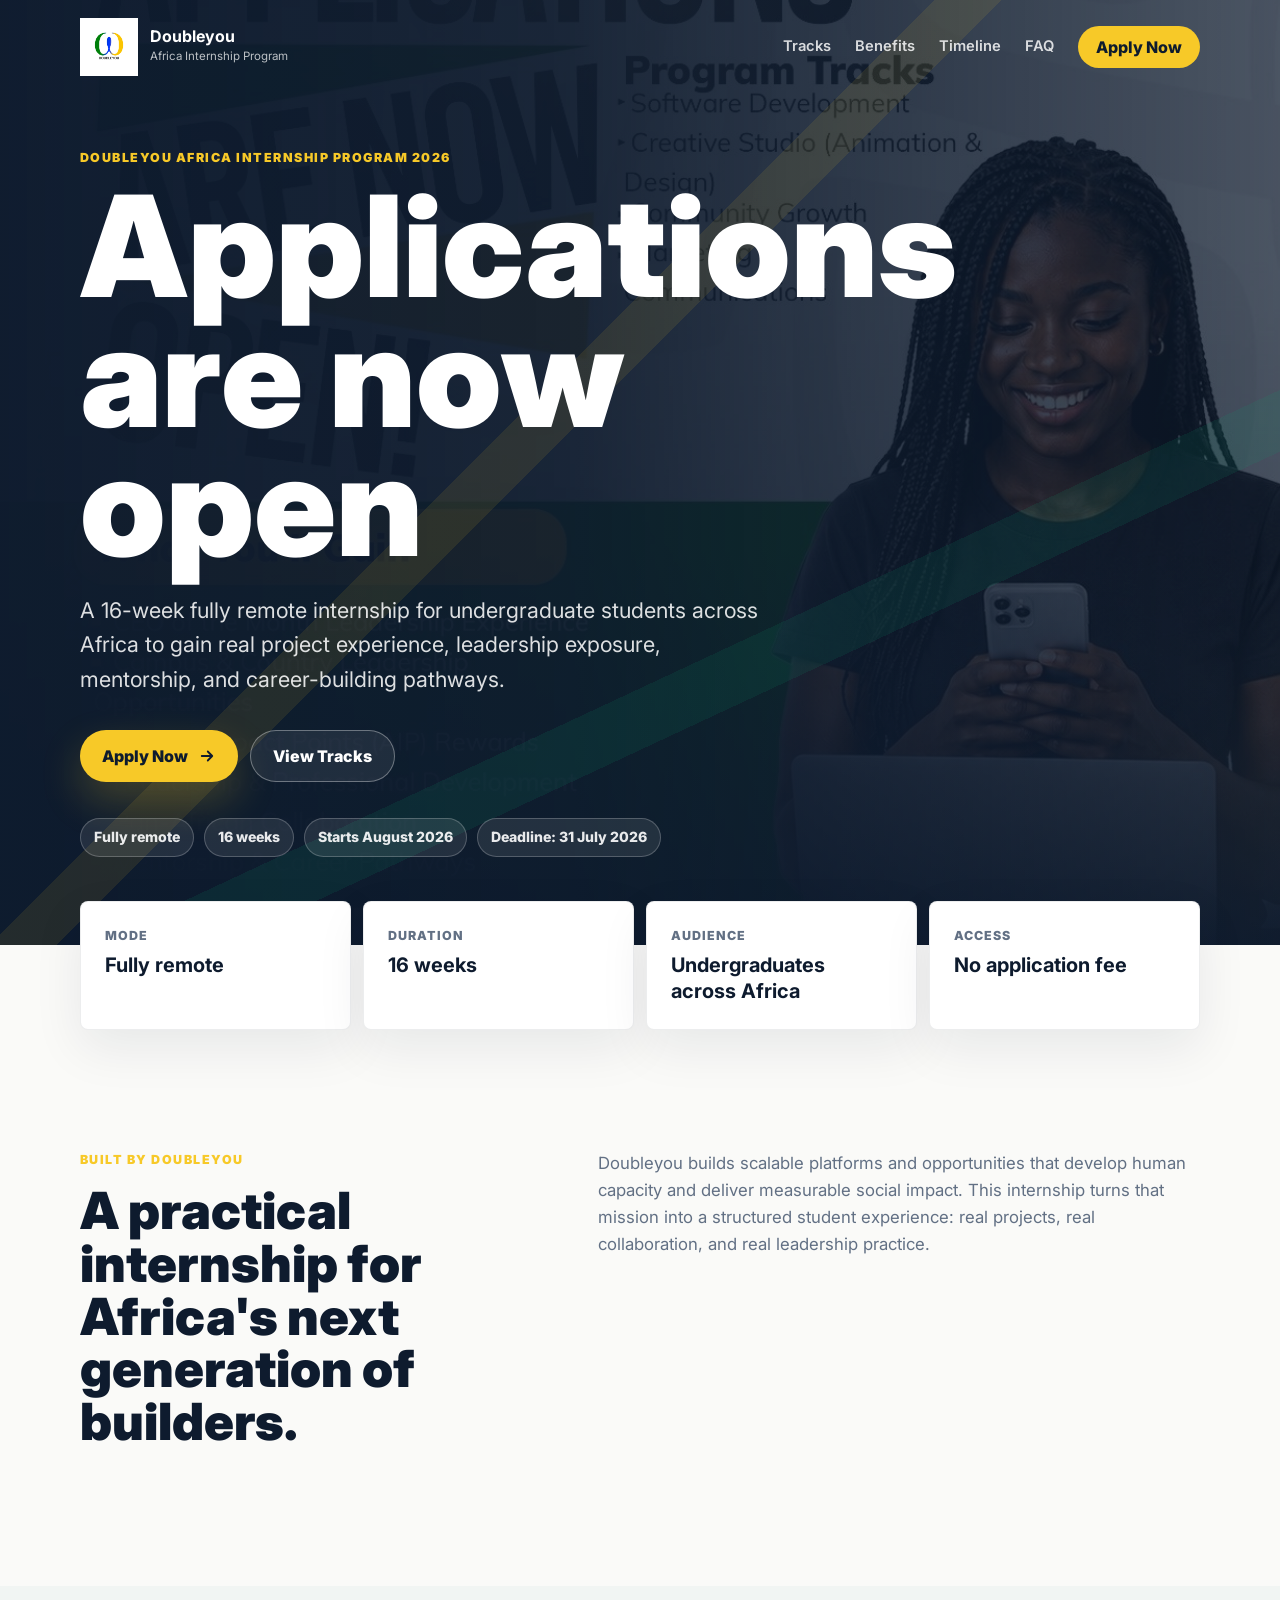
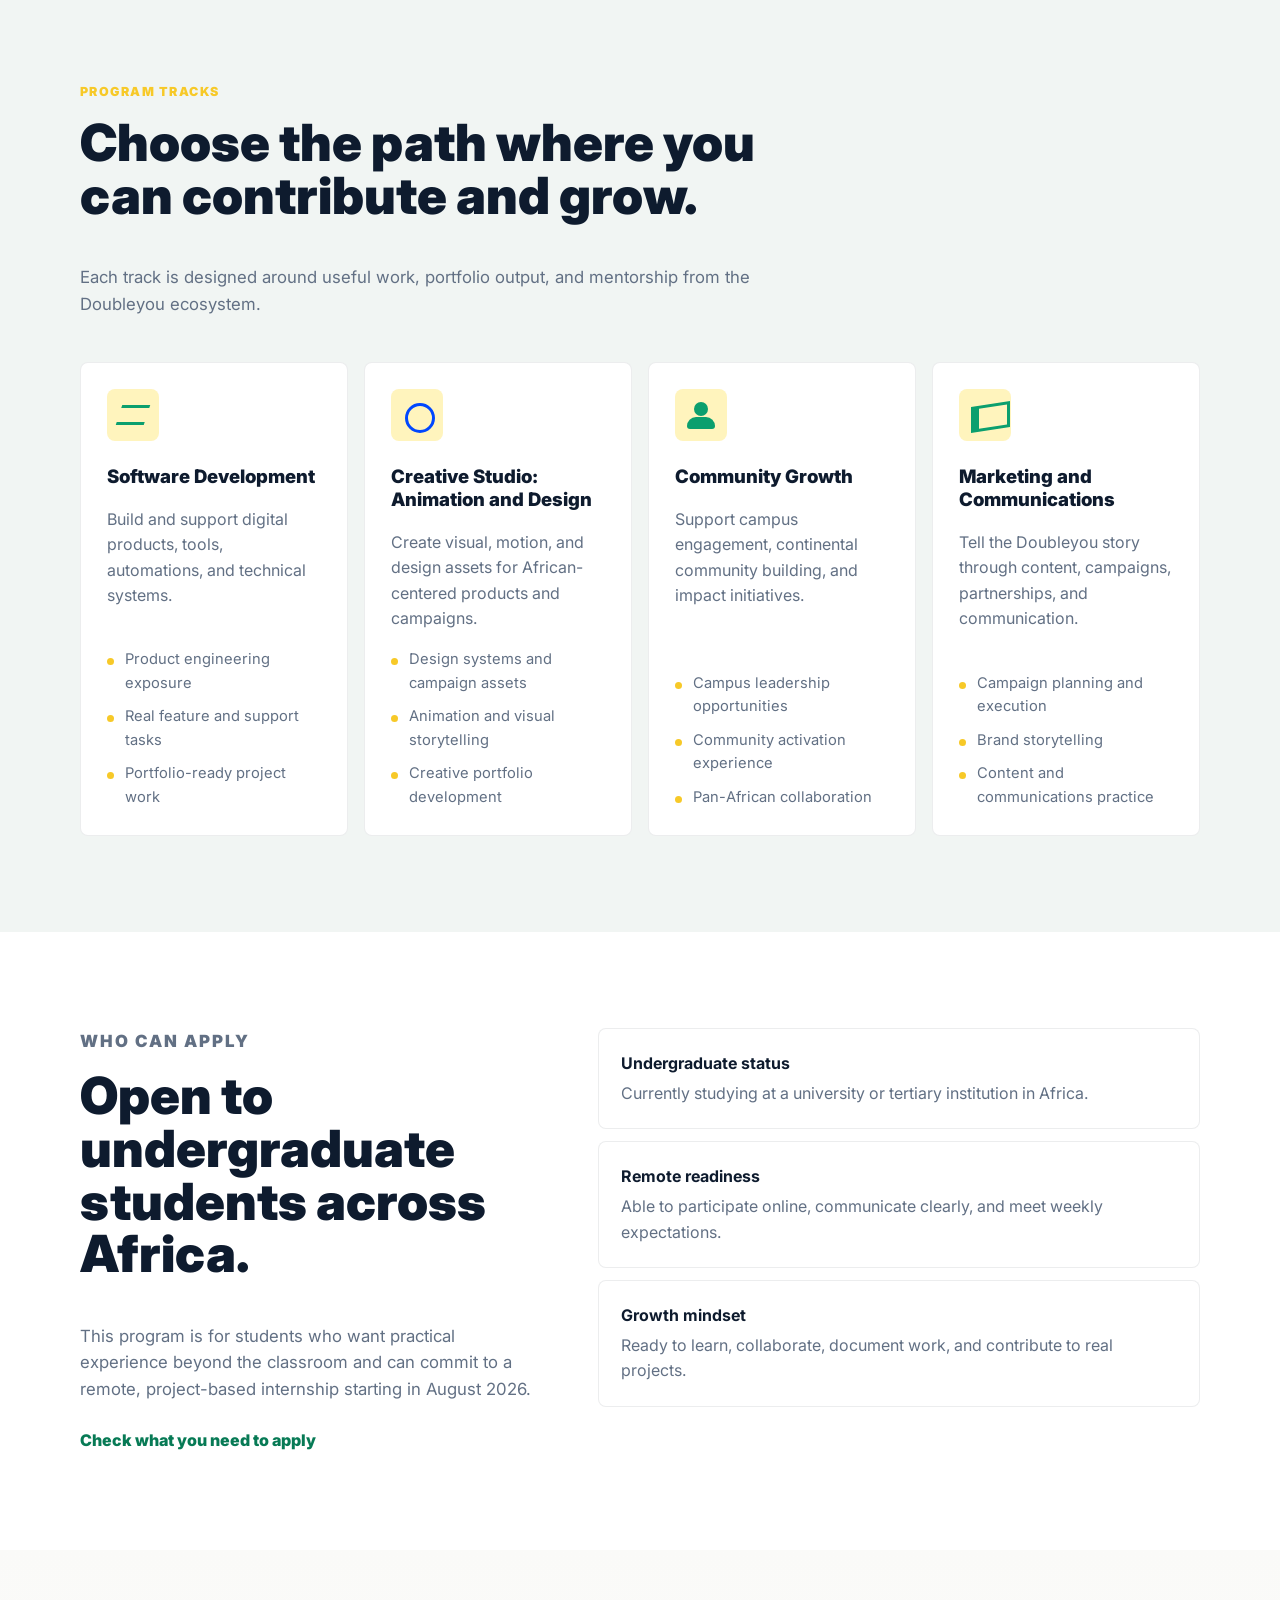
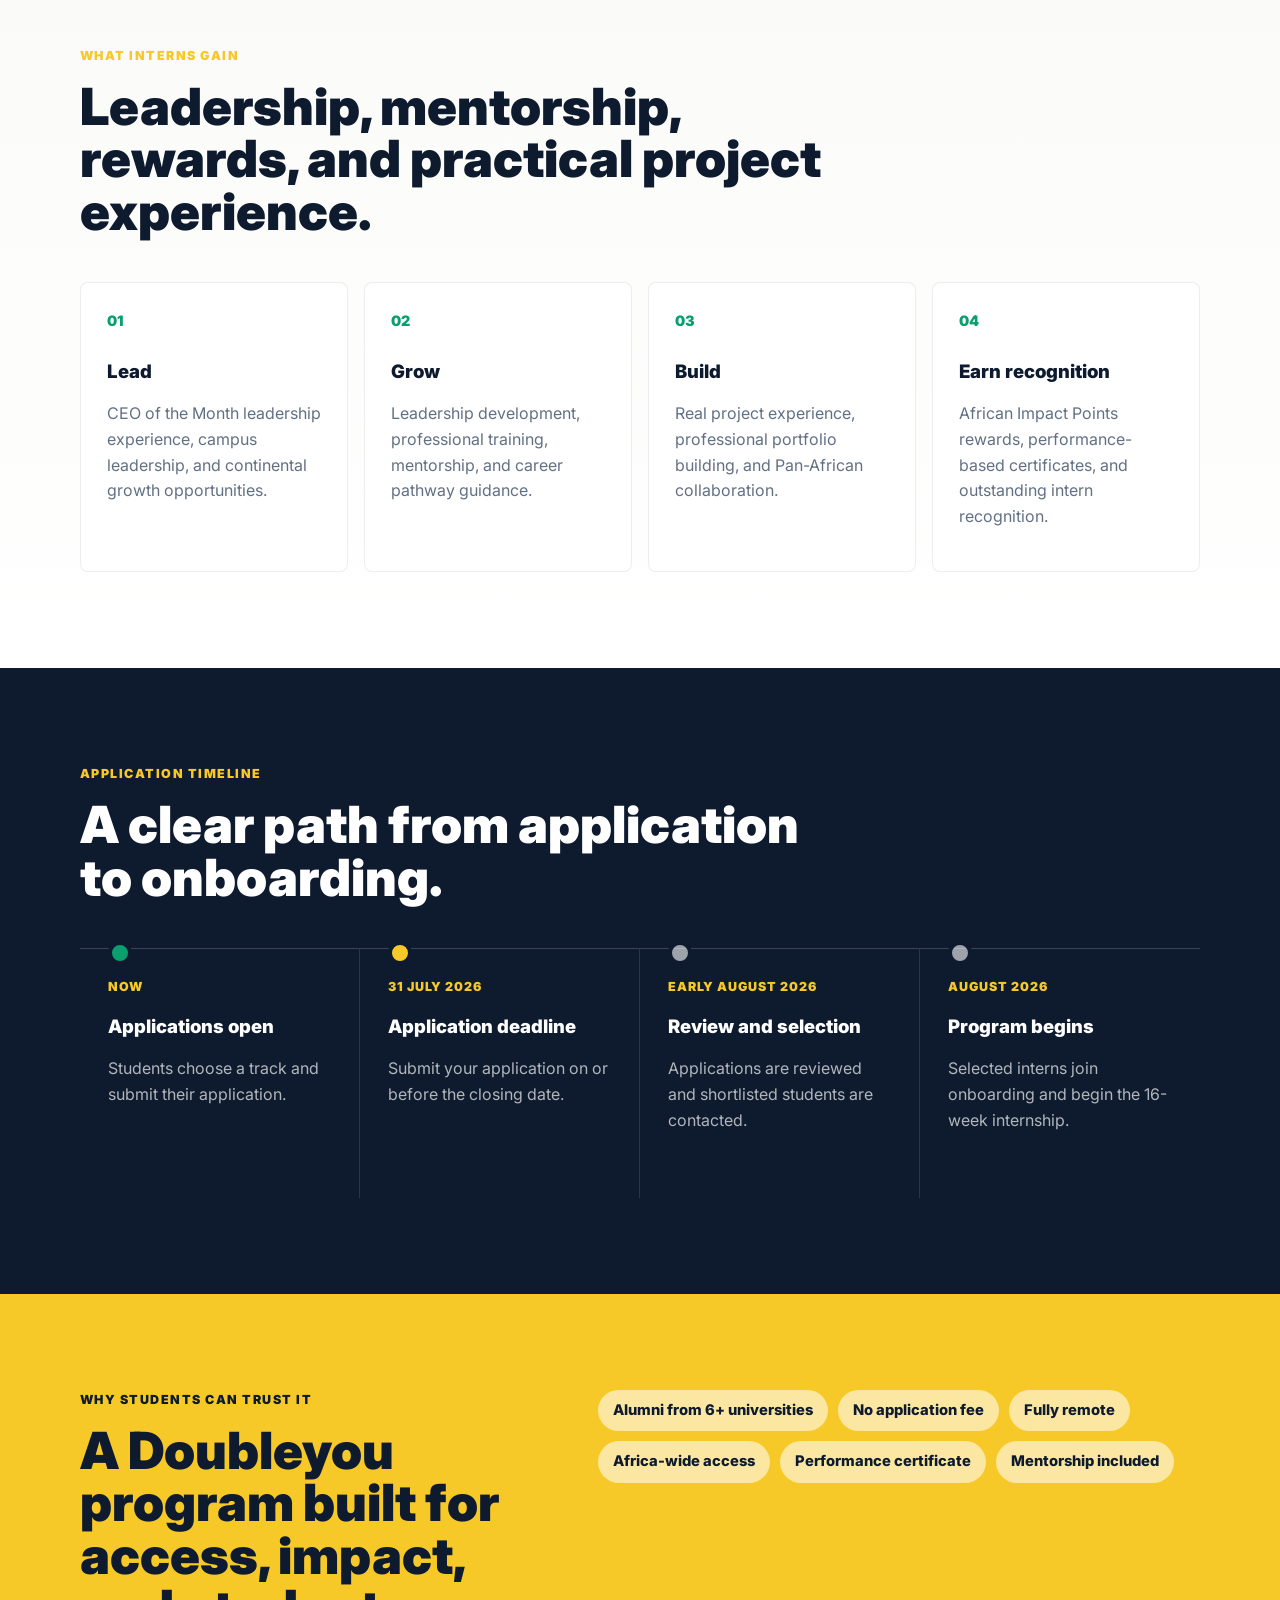
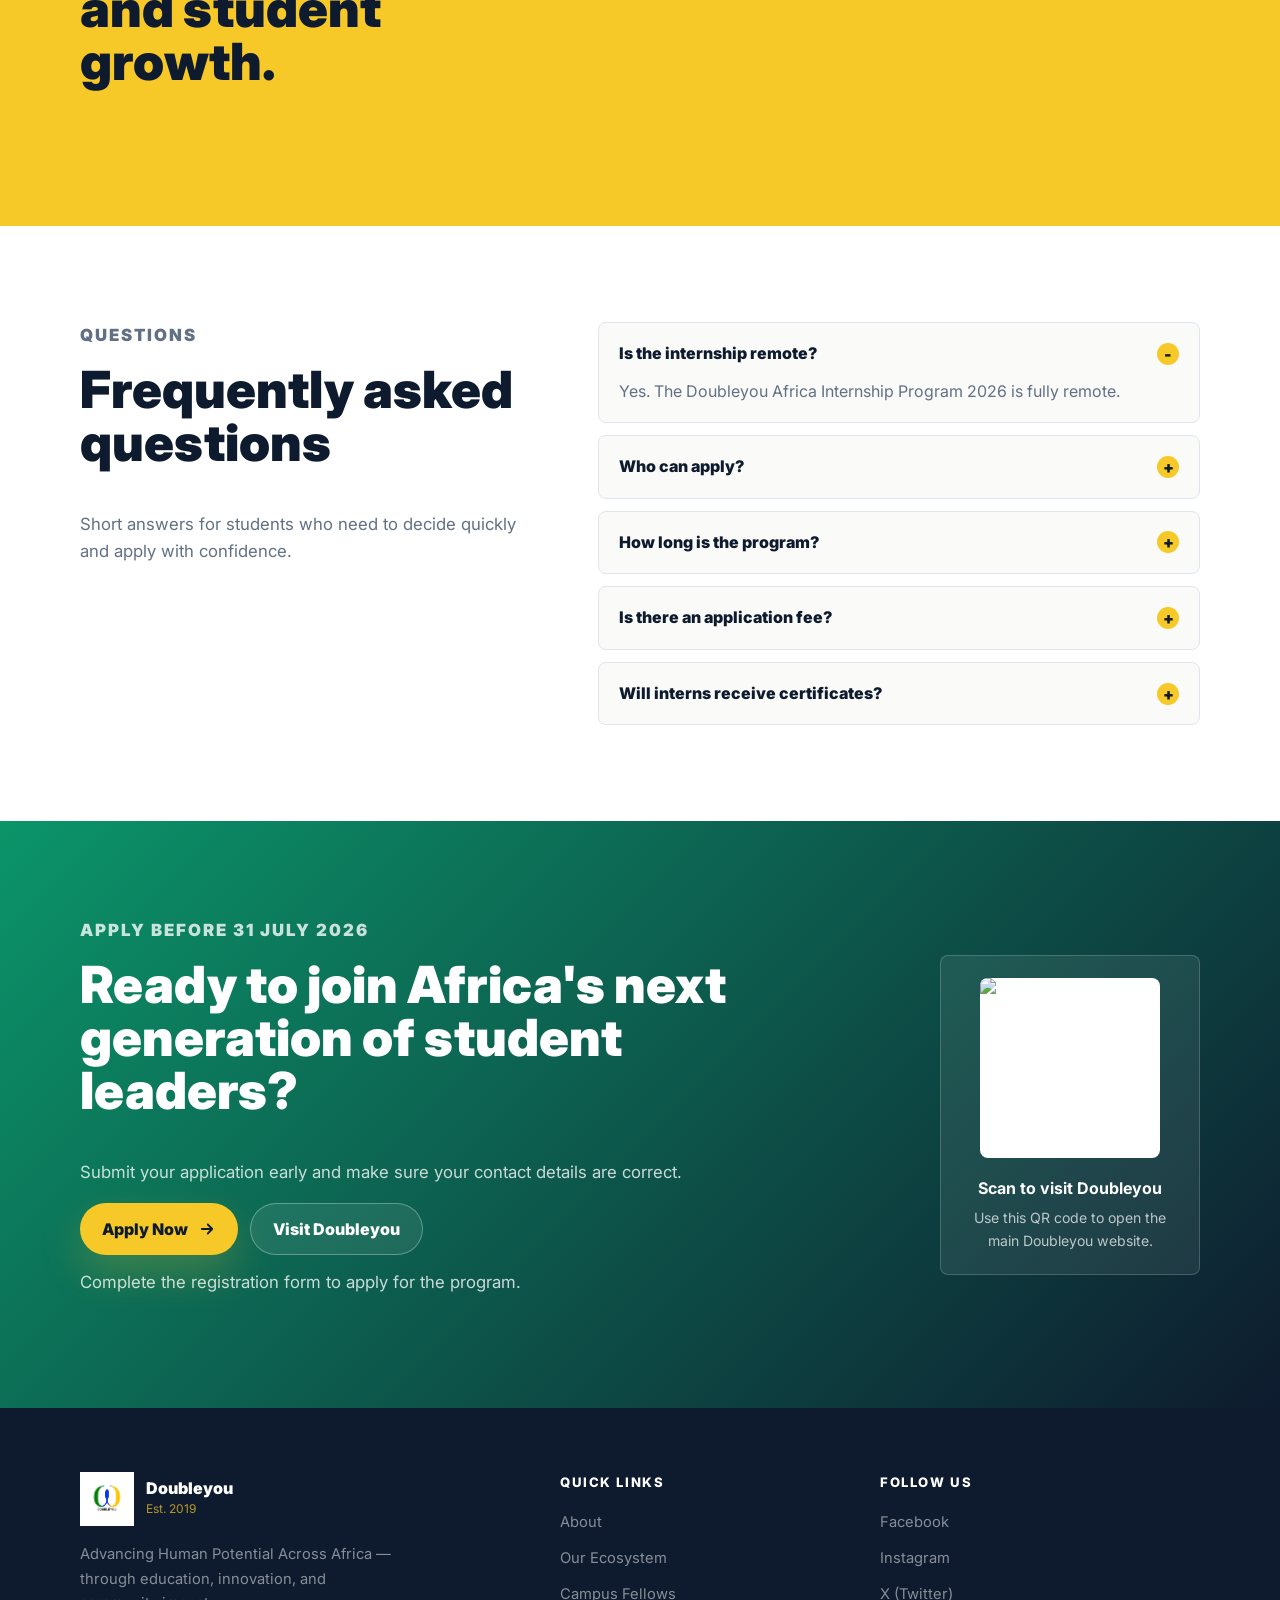
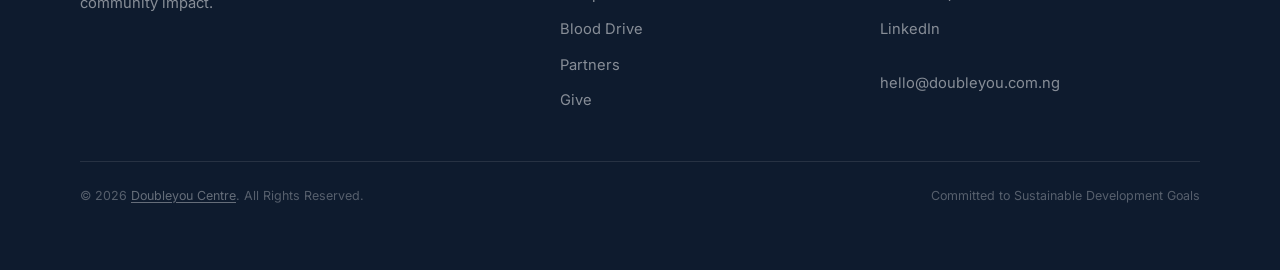
==== commit 798ee46c: "fix: remove internal notes from internship page" ====
--- a/africa-internship-program-2026/index.html
+++ b/africa-internship-program-2026/index.html
@@ -127,10 +127,7 @@
               deliver measurable social impact. This internship turns that mission into a structured
               student experience: real projects, real collaboration, and real leadership practice.
             </p>
-            <p>
-              The page should help students quickly understand the opportunity, choose a track, trust
-              the process, and apply before the deadline.
-            </p>
+
           </div>
         </div>
       </section>
@@ -264,7 +261,7 @@
             <article class="urgent">
               <span>31 July 2026</span>
               <h3>Application deadline</h3>
-              <p>Late applications should not be accepted after the deadline.</p>
+              <p>Submit your application on or before the closing date.</p>
             </article>
             <article>
               <span>Early August 2026</span>
@@ -319,7 +316,7 @@
             </details>
             <details>
               <summary>Is there an application fee?</summary>
-              <p>No. The landing page should state clearly that there is no application fee.</p>
+              <p>No. There is no application fee.</p>
             </details>
             <details>
               <summary>Will interns receive certificates?</summary>
@@ -335,8 +332,7 @@
             <p class="section-kicker">Apply before 31 July 2026</p>
             <h2 id="apply-title">Ready to join Africa's next generation of student leaders?</h2>
             <p>
-              The application should collect student details, preferred track, university information,
-              short motivation, availability, and portfolio links where relevant.
+              Submit your application early and make sure your contact details are correct.
             </p>
             <div class="apply-actions">
               <button class="button button-primary" type="button" data-apply-button>
@@ -348,7 +344,7 @@
               <a class="button button-secondary light" href="https://www.doubleyou.com.ng">Visit Doubleyou</a>
             </div>
             <p class="form-note" data-apply-note>
-              Application form opens on this site and submits securely to Doubleyou.
+              Complete the registration form to apply for the program.
             </p>
           </div>
           <aside class="apply-card" aria-label="Application QR code">
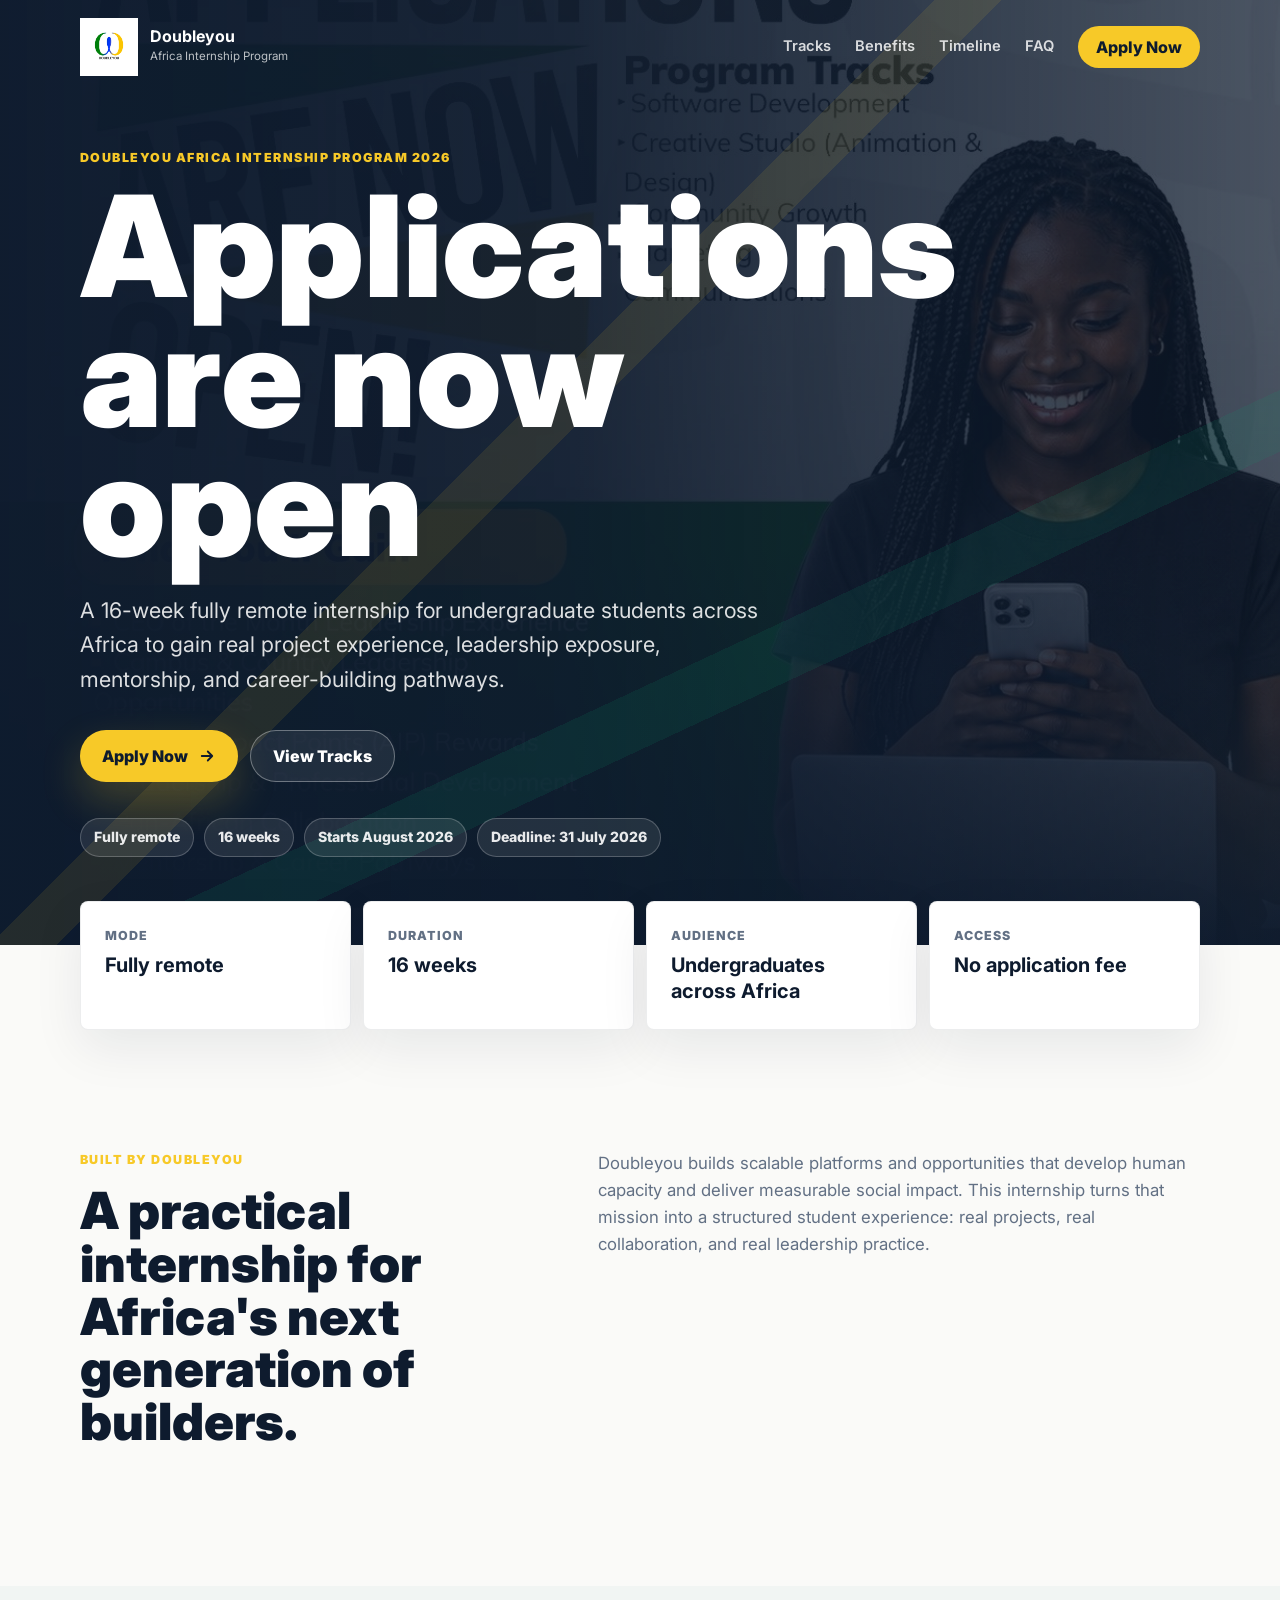
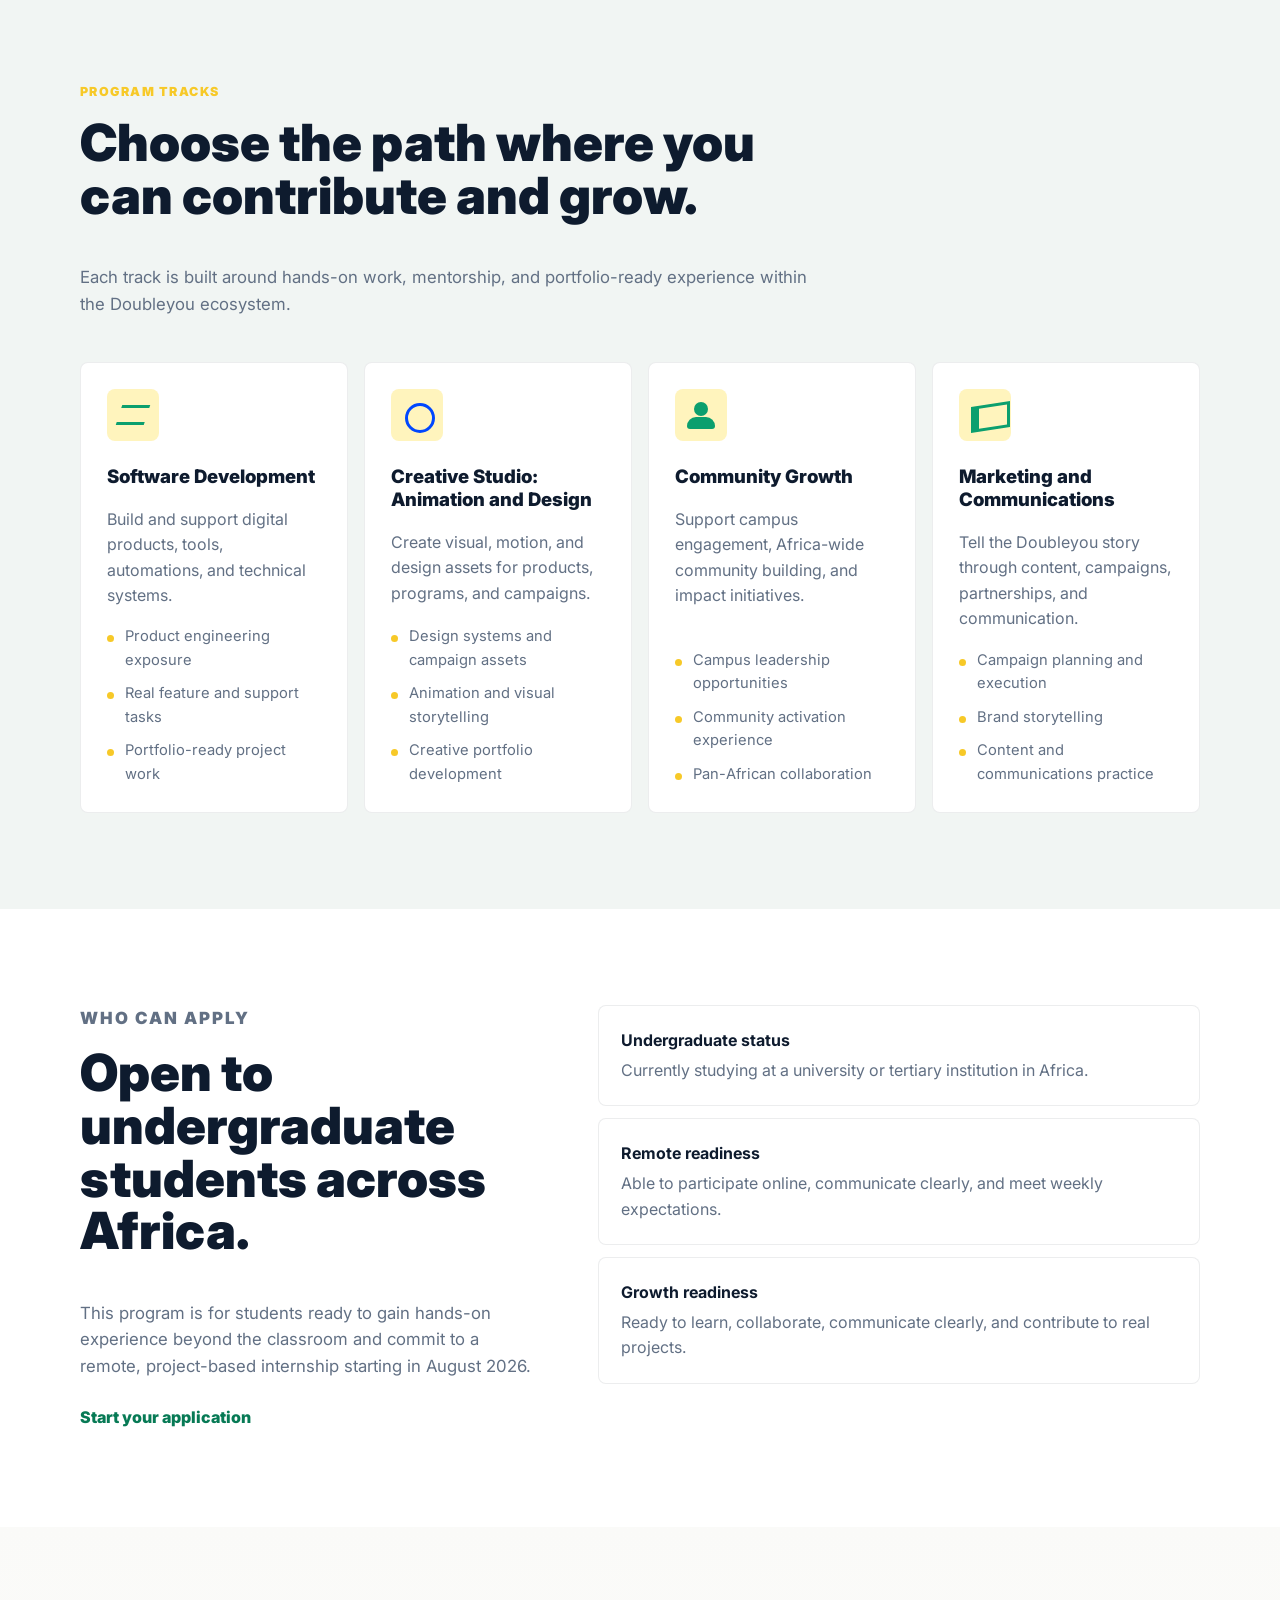
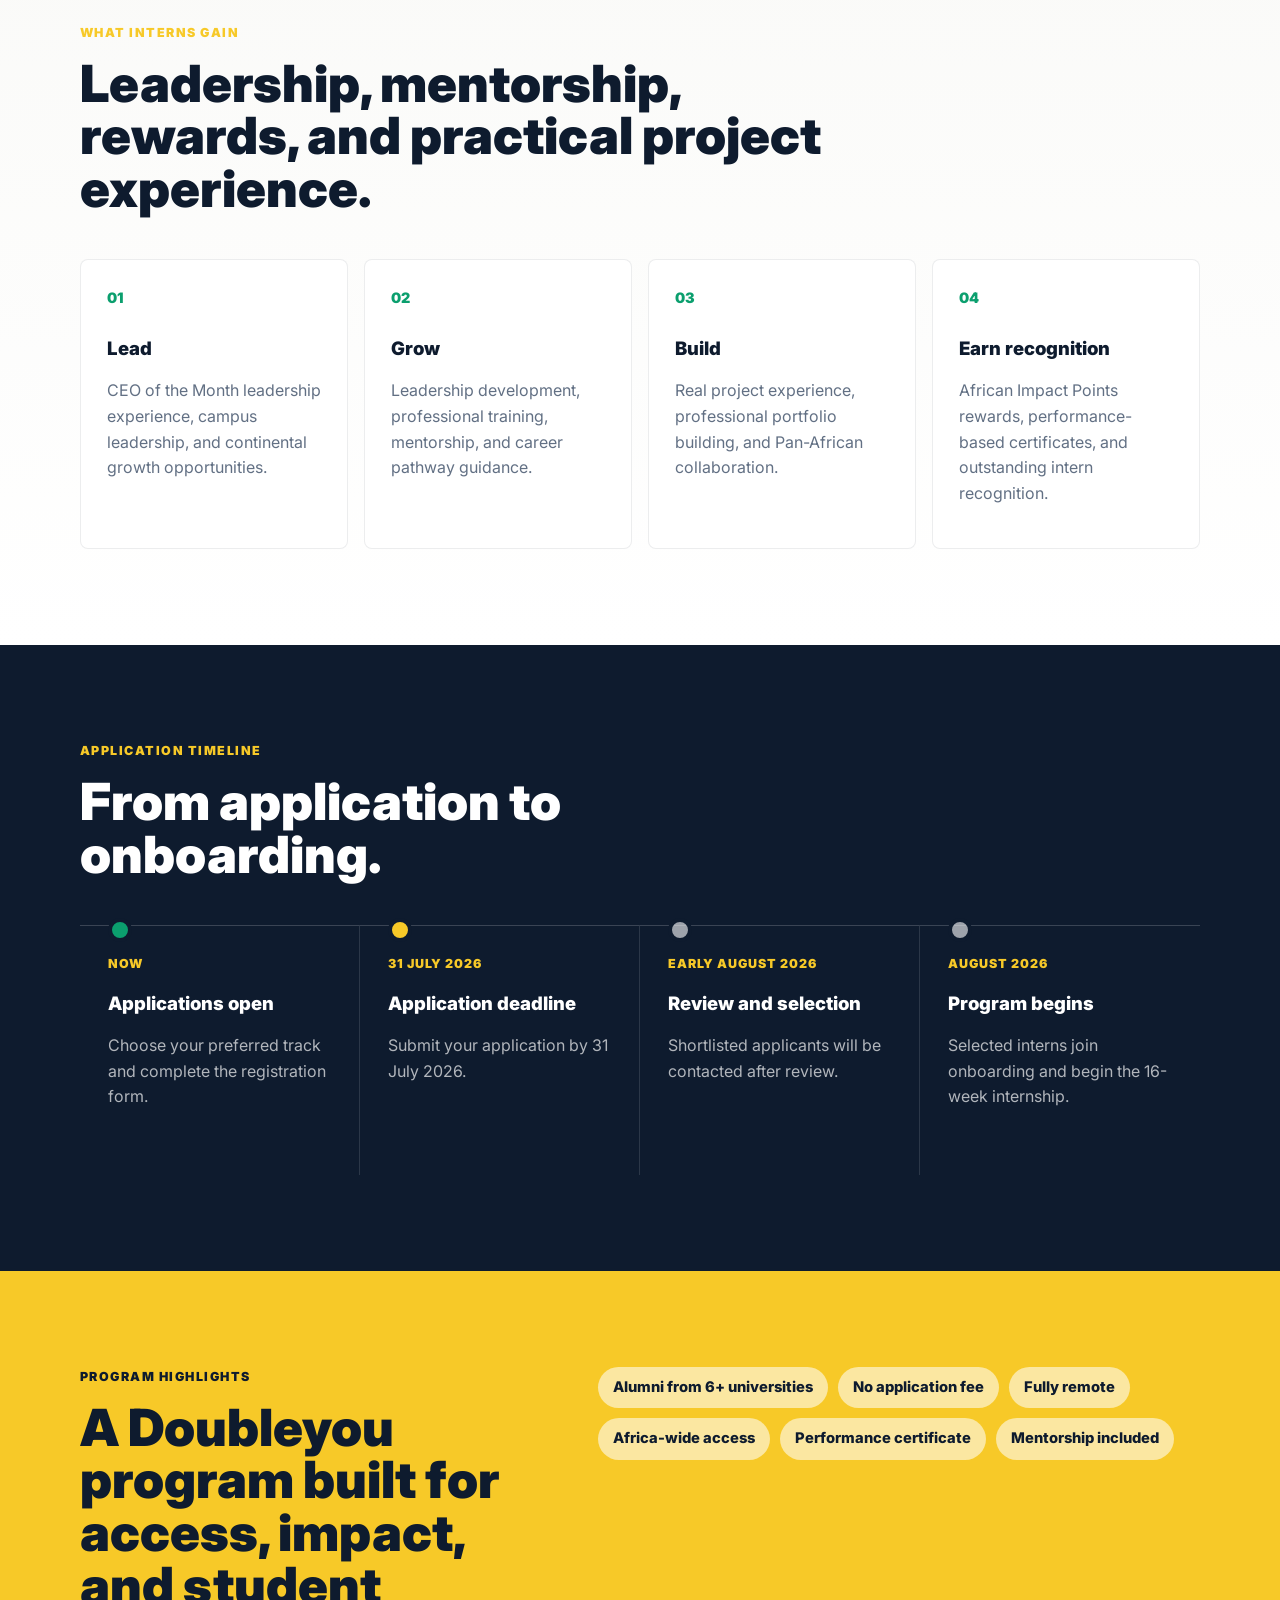
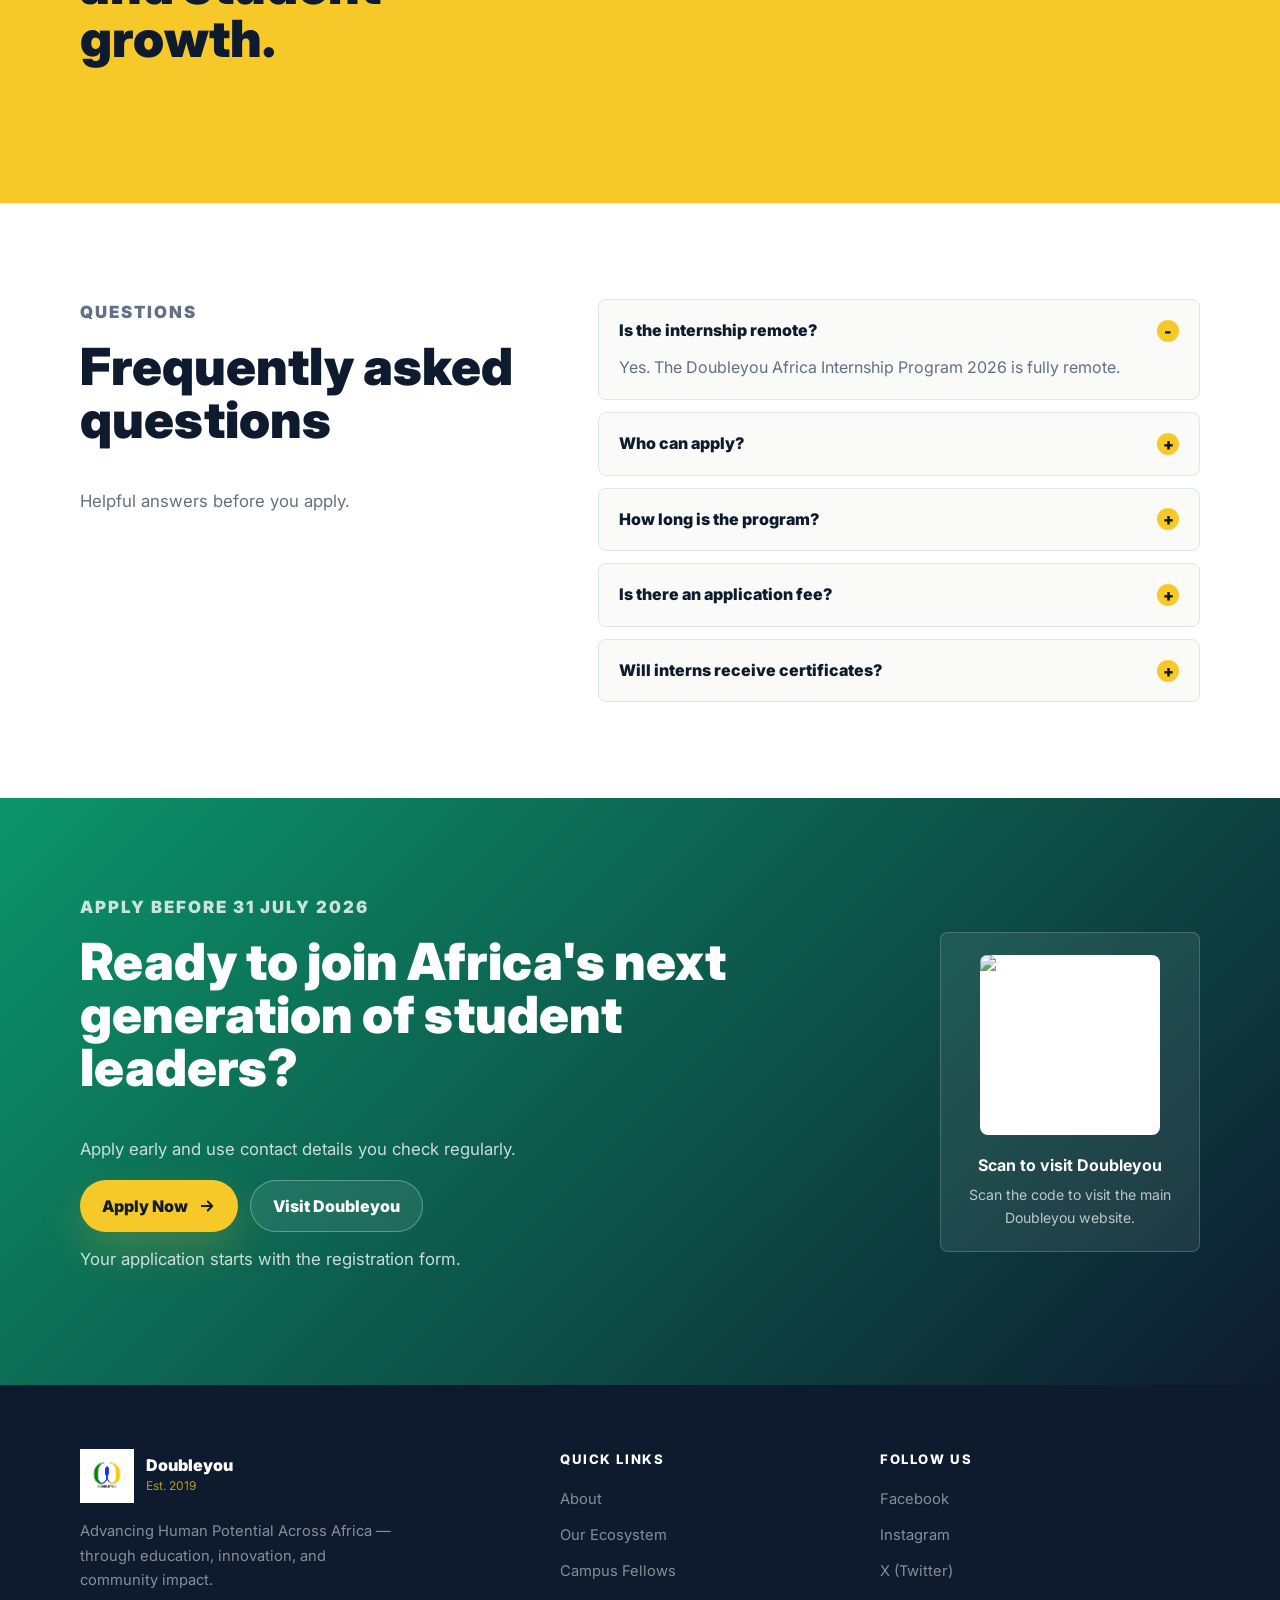
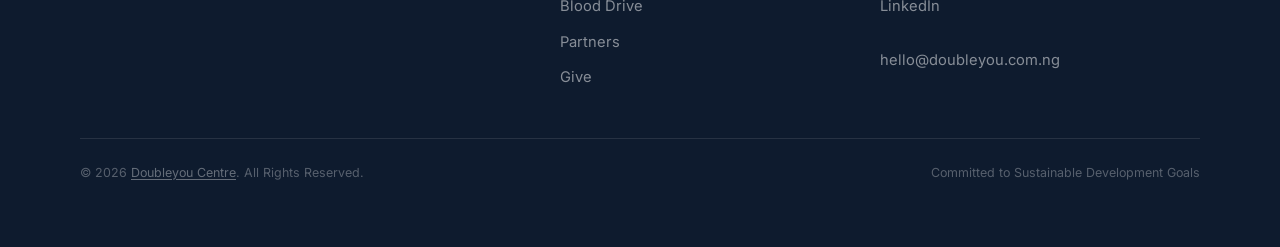
==== commit 3457ab8d: "fix: polish internship application wording" ====
--- a/africa-internship-program-2026/index.html
+++ b/africa-internship-program-2026/index.html
@@ -138,8 +138,7 @@
             <p class="section-kicker">Program tracks</p>
             <h2 id="tracks-title">Choose the path where you can contribute and grow.</h2>
             <p>
-              Each track is designed around useful work, portfolio output, and mentorship from the
-              Doubleyou ecosystem.
+              Each track is built around hands-on work, mentorship, and portfolio-ready experience within the Doubleyou ecosystem.
             </p>
           </div>
           <div class="track-grid">
@@ -156,7 +155,7 @@
             <article class="track-card">
               <div class="icon-badge creative-icon" aria-hidden="true"></div>
               <h3>Creative Studio: Animation and Design</h3>
-              <p>Create visual, motion, and design assets for African-centered products and campaigns.</p>
+              <p>Create visual, motion, and design assets for products, programs, and campaigns.</p>
               <ul>
                 <li>Design systems and campaign assets</li>
                 <li>Animation and visual storytelling</li>
@@ -166,7 +165,7 @@
             <article class="track-card">
               <div class="icon-badge community-icon" aria-hidden="true"></div>
               <h3>Community Growth</h3>
-              <p>Support campus engagement, continental community building, and impact initiatives.</p>
+              <p>Support campus engagement, Africa-wide community building, and impact initiatives.</p>
               <ul>
                 <li>Campus leadership opportunities</li>
                 <li>Community activation experience</li>
@@ -193,10 +192,9 @@
             <p class="section-kicker">Who can apply</p>
             <h2 id="eligibility-title">Open to undergraduate students across Africa.</h2>
             <p>
-              This program is for students who want practical experience beyond the classroom and can
-              commit to a remote, project-based internship starting in August 2026.
+              This program is for students ready to gain hands-on experience beyond the classroom and commit to a remote, project-based internship starting in August 2026.
             </p>
-            <a class="text-link" href="register.html">Check what you need to apply</a>
+            <a class="text-link" href="register.html">Start your application</a>
           </div>
           <div class="eligibility-list">
             <div>
@@ -208,8 +206,8 @@
               <span>Able to participate online, communicate clearly, and meet weekly expectations.</span>
             </div>
             <div>
-              <strong>Growth mindset</strong>
-              <span>Ready to learn, collaborate, document work, and contribute to real projects.</span>
+              <strong>Growth readiness</strong>
+              <span>Ready to learn, collaborate, communicate clearly, and contribute to real projects.</span>
             </div>
           </div>
         </div>
@@ -250,23 +248,23 @@
         <div class="container">
           <div class="section-heading">
             <p class="section-kicker">Application timeline</p>
-            <h2 id="timeline-title">A clear path from application to onboarding.</h2>
+            <h2 id="timeline-title">From application to onboarding.</h2>
           </div>
           <div class="timeline">
             <article class="active">
               <span>Now</span>
               <h3>Applications open</h3>
-              <p>Students choose a track and submit their application.</p>
+              <p>Choose your preferred track and complete the registration form.</p>
             </article>
             <article class="urgent">
               <span>31 July 2026</span>
               <h3>Application deadline</h3>
-              <p>Submit your application on or before the closing date.</p>
+              <p>Submit your application by 31 July 2026.</p>
             </article>
             <article>
               <span>Early August 2026</span>
               <h3>Review and selection</h3>
-              <p>Applications are reviewed and shortlisted students are contacted.</p>
+              <p>Shortlisted applicants will be contacted after review.</p>
             </article>
             <article>
               <span>August 2026</span>
@@ -280,7 +278,7 @@
       <section class="section trust-section" aria-label="Trust and access highlights">
         <div class="container trust-grid">
           <div>
-            <p class="section-kicker">Why students can trust it</p>
+            <p class="section-kicker">Program highlights</p>
             <h2>A Doubleyou program built for access, impact, and student growth.</h2>
           </div>
           <div class="trust-badges">
@@ -299,7 +297,7 @@
           <div>
             <p class="section-kicker">Questions</p>
             <h2 id="faq-title">Frequently asked questions</h2>
-            <p>Short answers for students who need to decide quickly and apply with confidence.</p>
+            <p>Helpful answers before you apply.</p>
           </div>
           <div class="faq-list">
             <details open>
@@ -320,7 +318,7 @@
             </details>
             <details>
               <summary>Will interns receive certificates?</summary>
-              <p>Internship certificates are issued based on performance during the program.</p>
+              <p>Yes. Certificates are issued based on performance during the program.</p>
             </details>
           </div>
         </div>
@@ -332,7 +330,7 @@
             <p class="section-kicker">Apply before 31 July 2026</p>
             <h2 id="apply-title">Ready to join Africa's next generation of student leaders?</h2>
             <p>
-              Submit your application early and make sure your contact details are correct.
+              Apply early and use contact details you check regularly.
             </p>
             <div class="apply-actions">
               <button class="button button-primary" type="button" data-apply-button>
@@ -344,7 +342,7 @@
               <a class="button button-secondary light" href="https://www.doubleyou.com.ng">Visit Doubleyou</a>
             </div>
             <p class="form-note" data-apply-note>
-              Complete the registration form to apply for the program.
+              Your application starts with the registration form.
             </p>
           </div>
           <aside class="apply-card" aria-label="Application QR code">
@@ -353,7 +351,7 @@
               alt="QR code for the Doubleyou website"
             />
             <strong>Scan to visit Doubleyou</strong>
-            <span>Use this QR code to open the main Doubleyou website.</span>
+            <span>Scan the code to visit the main Doubleyou website.</span>
           </aside>
         </div>
       </section>
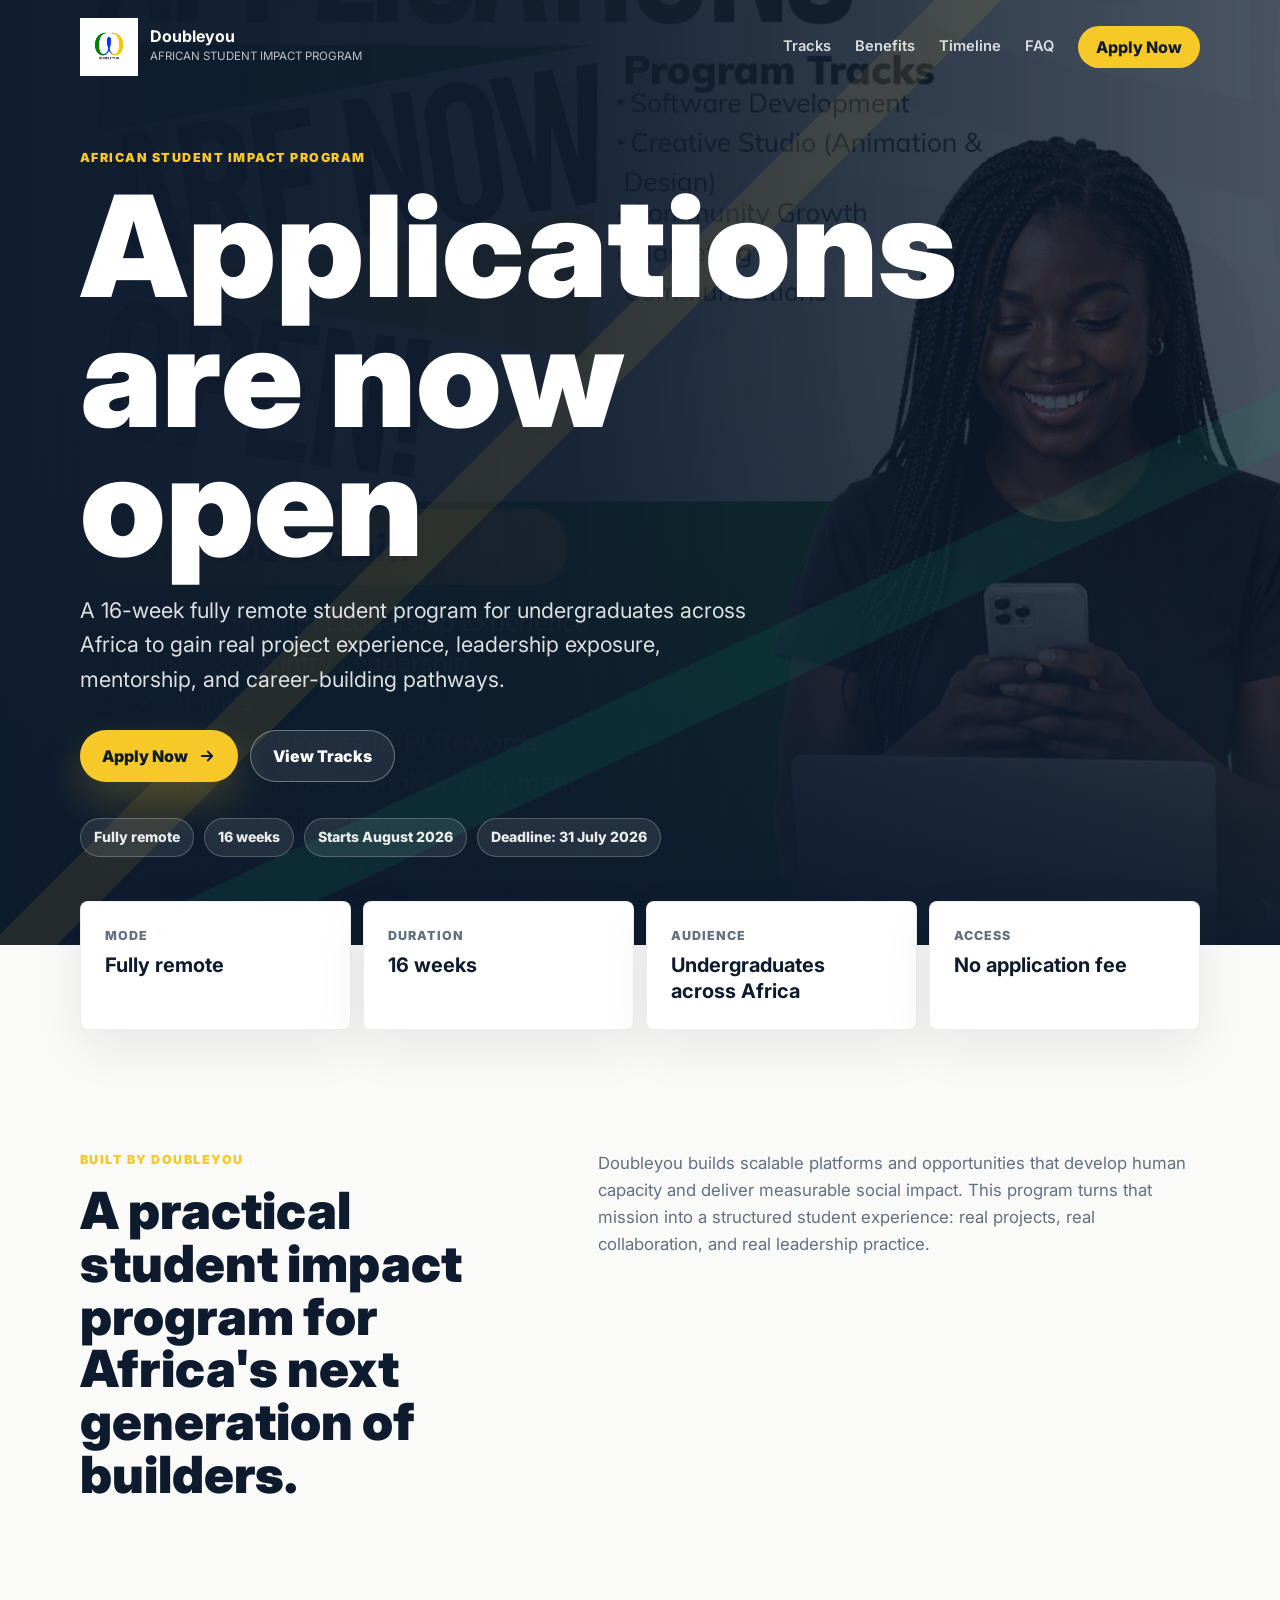
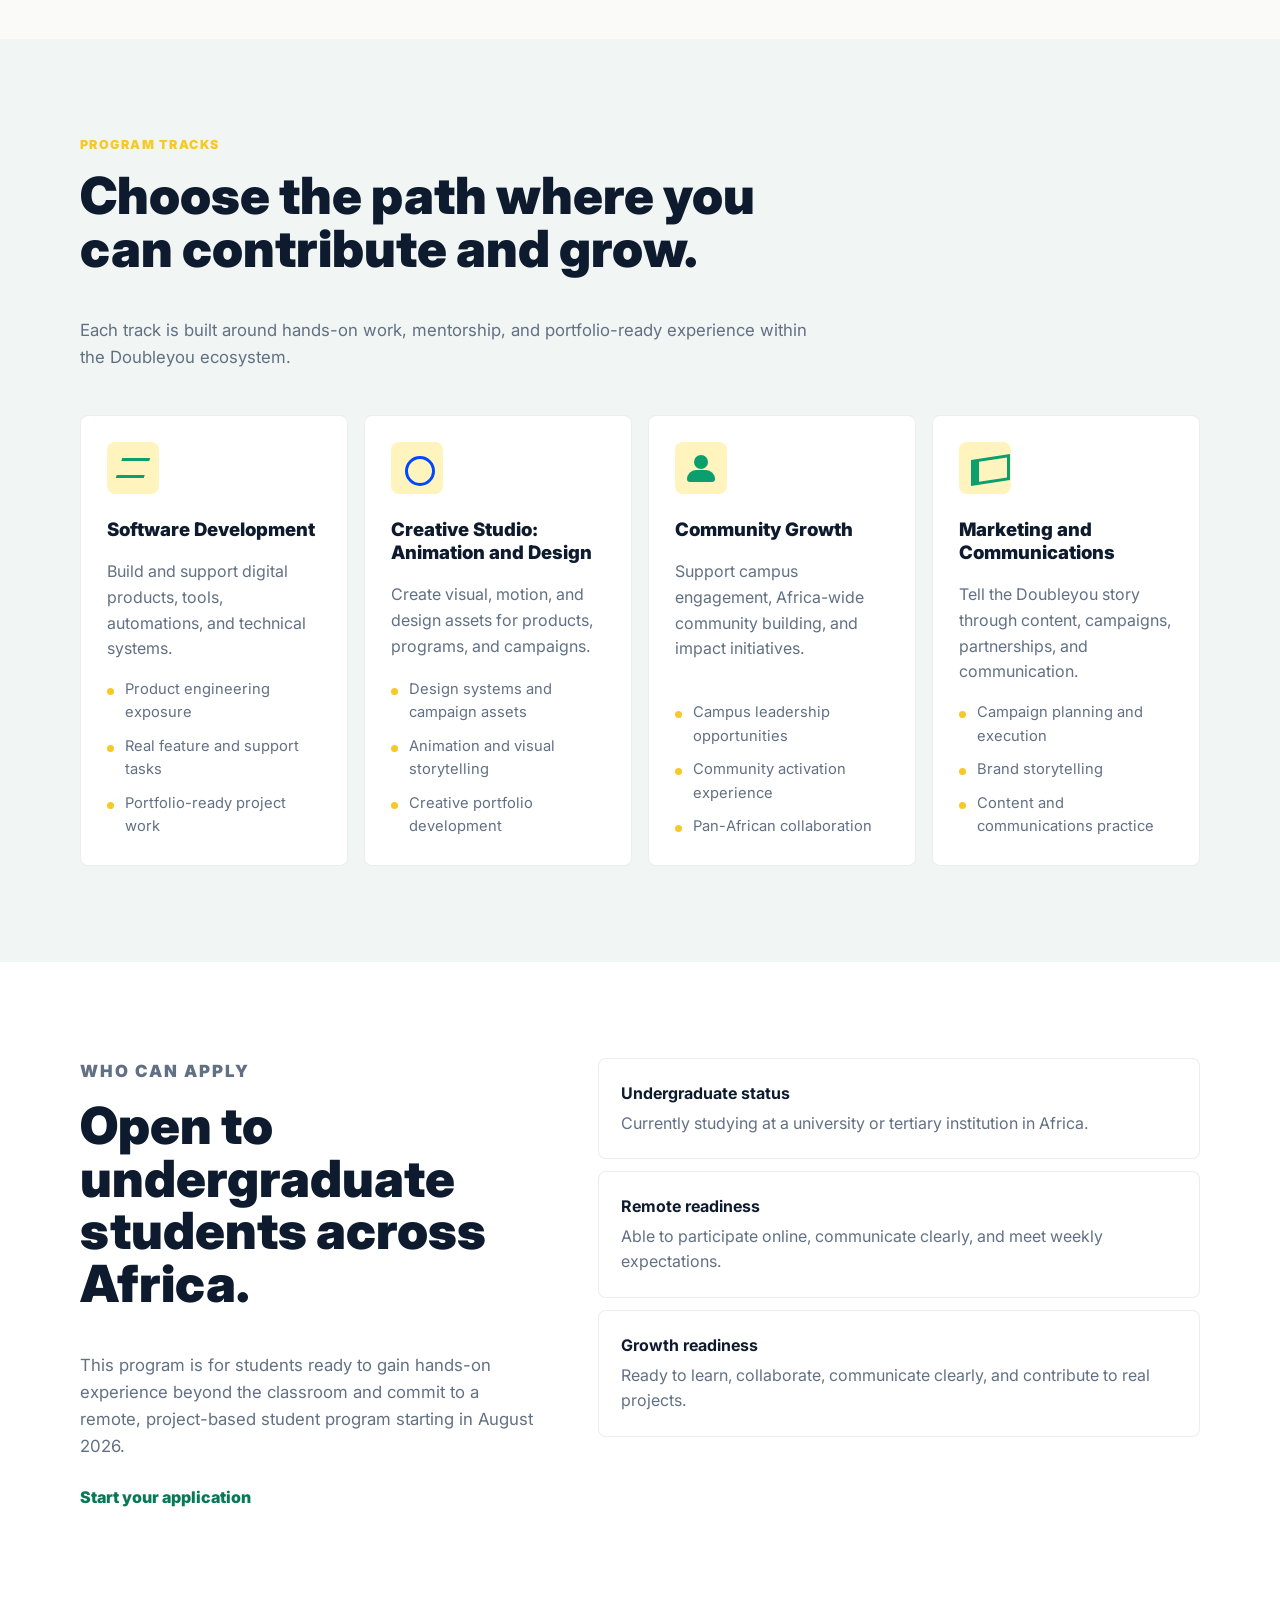
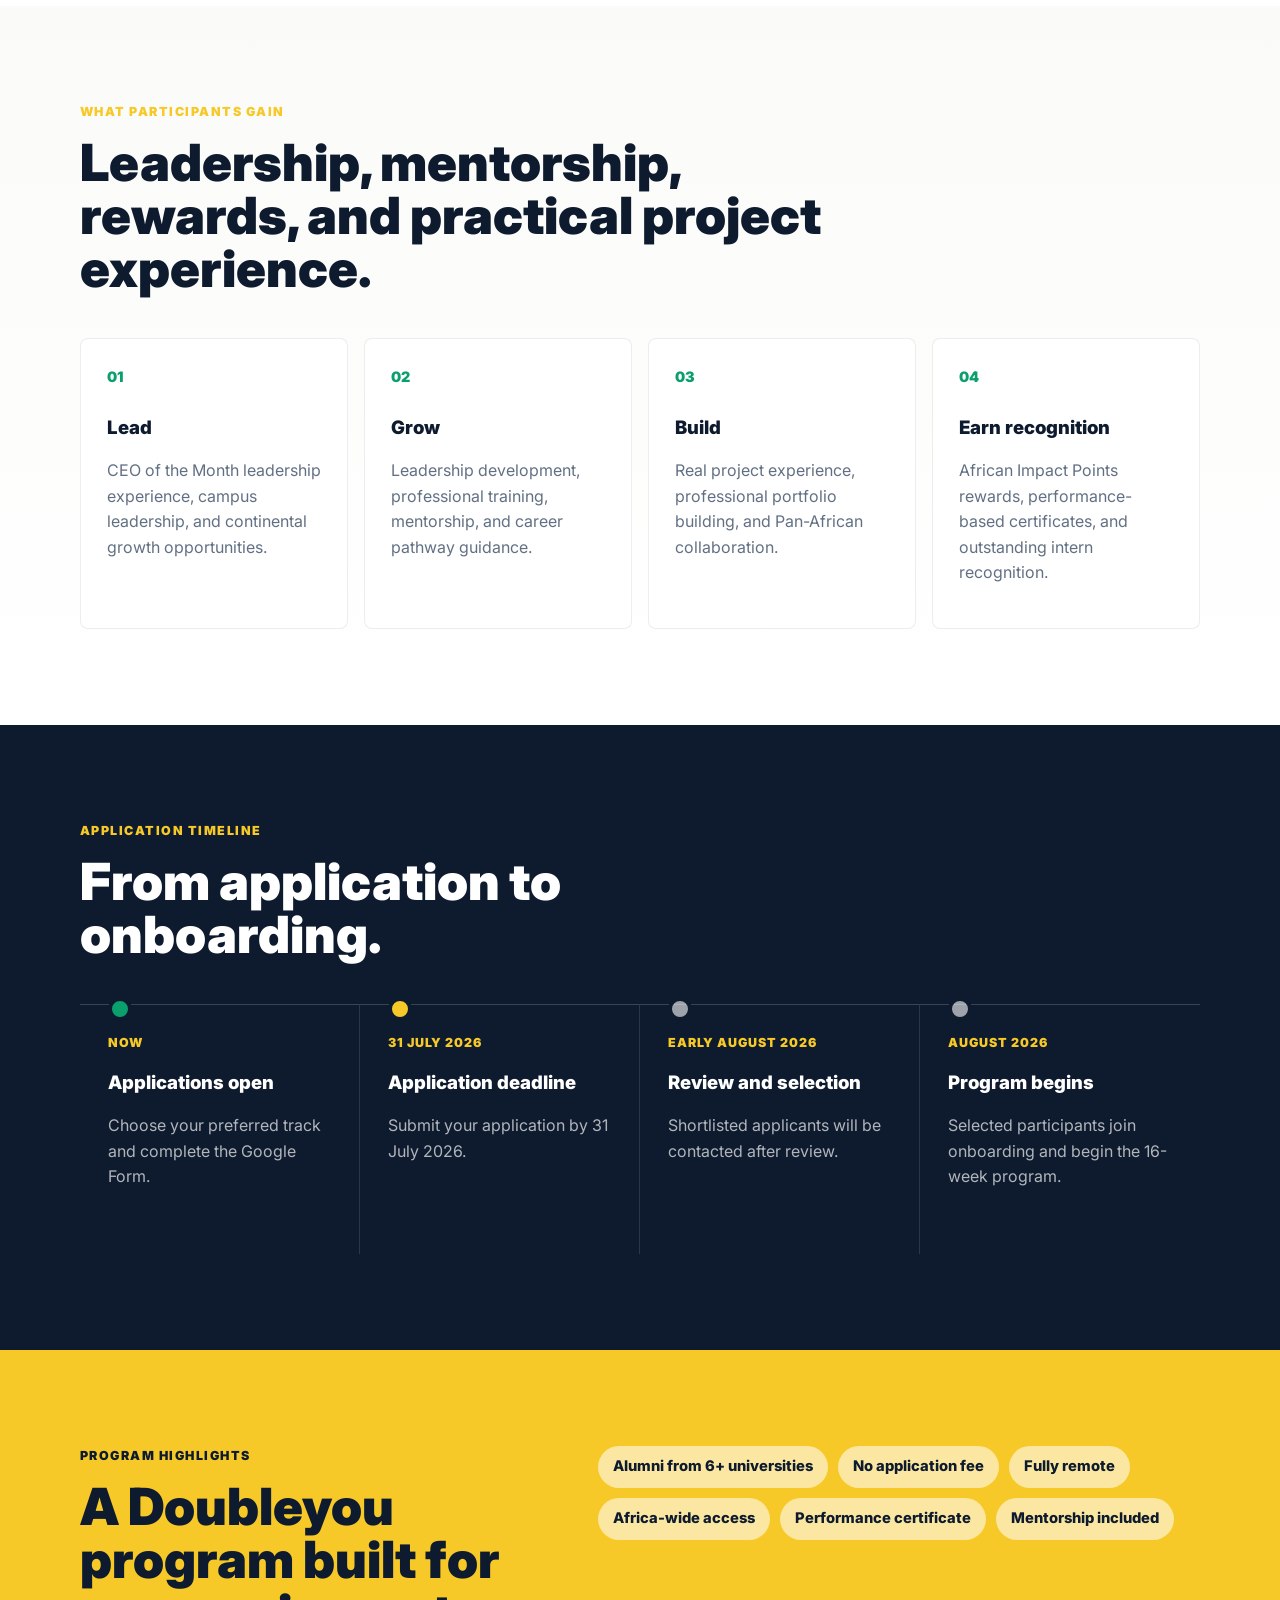
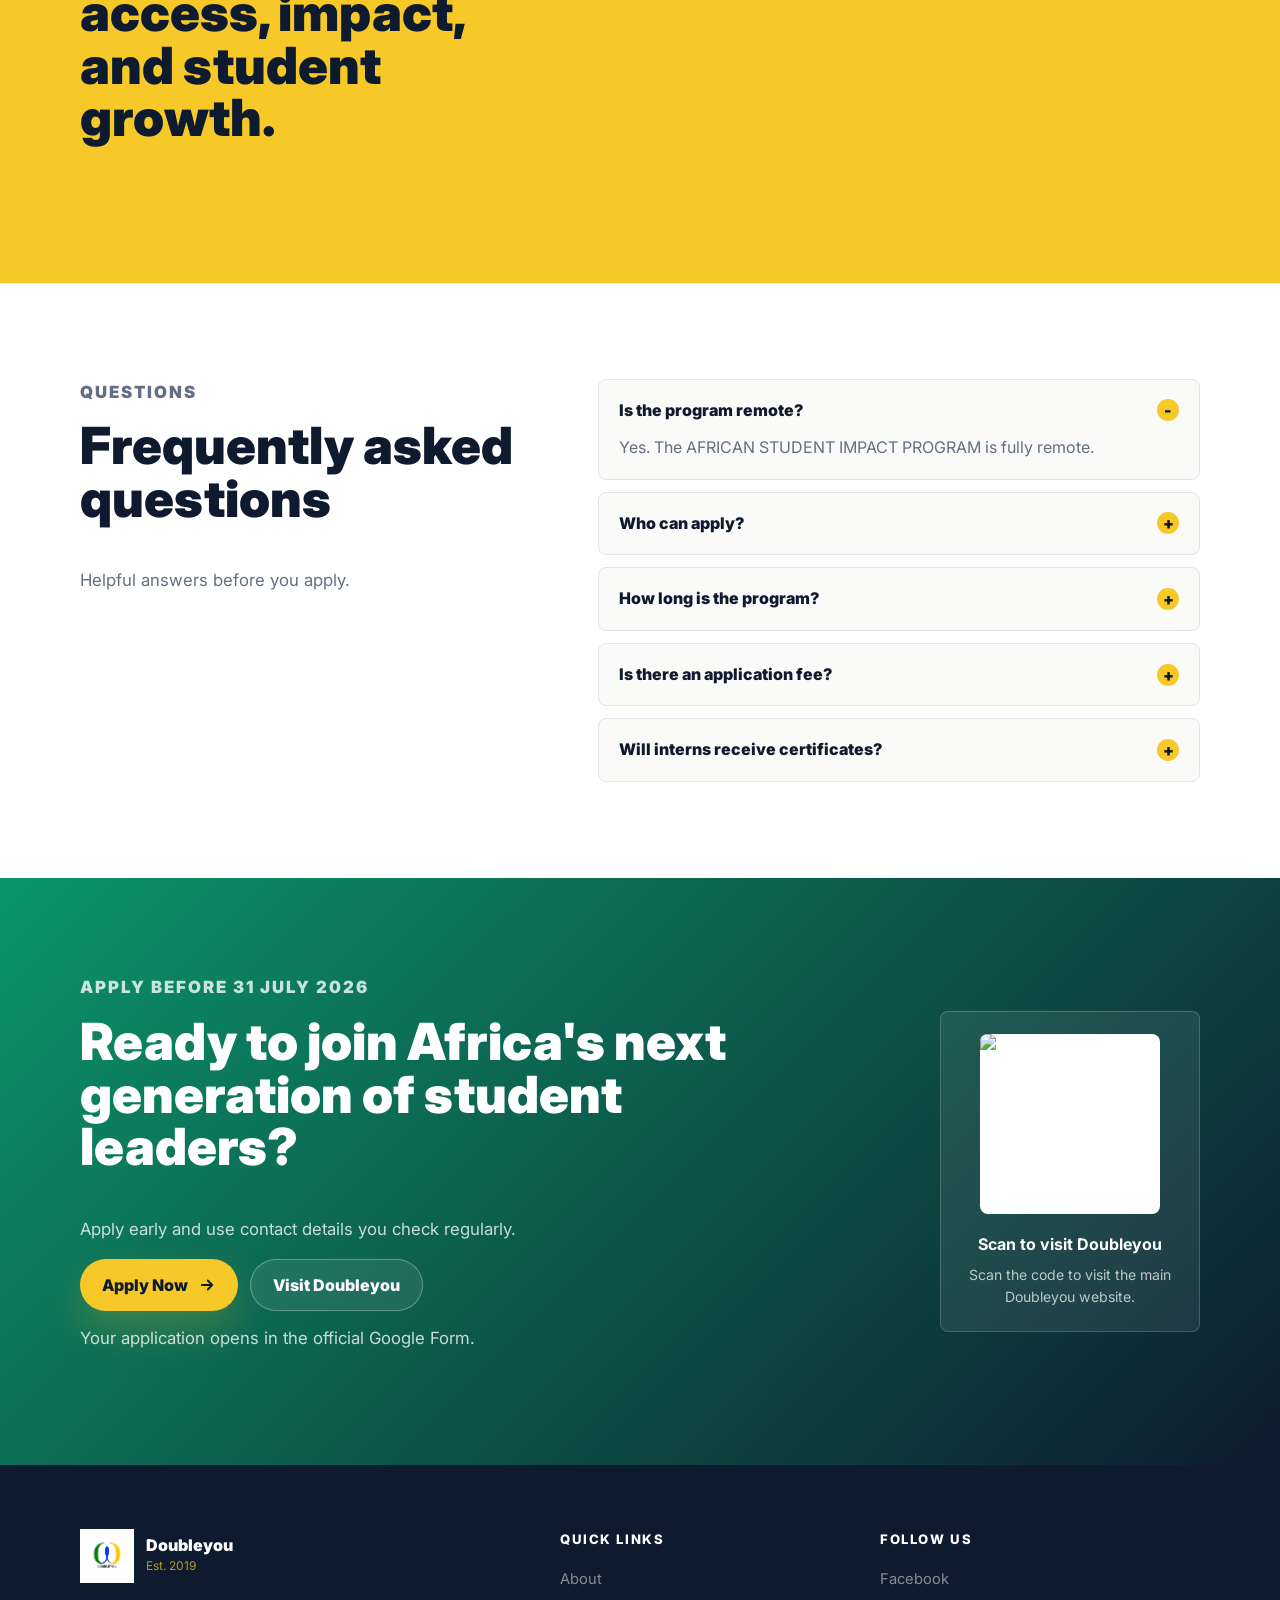
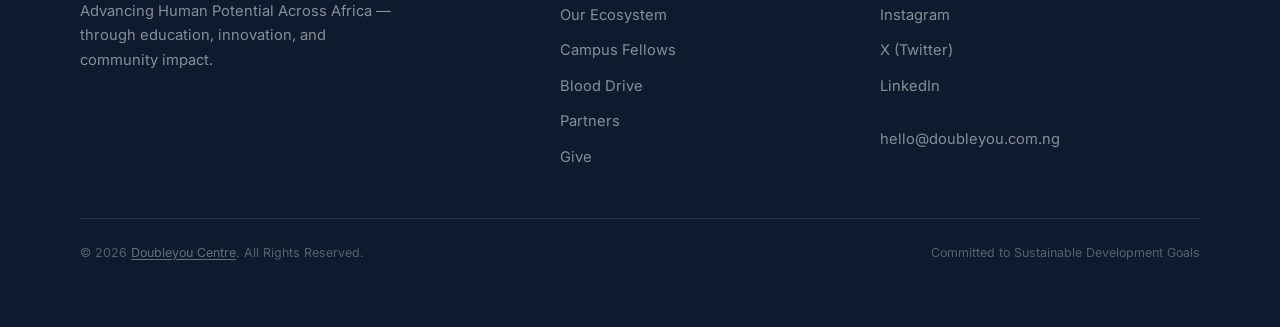
==== commit a72a35d7: "fix: rename program and use Google Form" ====
--- a/africa-internship-program-2026/index.html
+++ b/africa-internship-program-2026/index.html
@@ -3,23 +3,23 @@
   <head>
     <meta charset="UTF-8" />
     <meta name="viewport" content="width=device-width, initial-scale=1.0" />
-    <title>Doubleyou Africa Internship Program 2026 | Applications Open</title>
+    <title>AFRICAN STUDENT IMPACT PROGRAM | Applications Open</title>
     <meta
       name="description"
-      content="Apply for the Doubleyou Africa Internship Program 2026, a 16-week fully remote internship for undergraduate students across Africa in software development, creative studio, community growth, and marketing communications."
+      content="Apply for the AFRICAN STUDENT IMPACT PROGRAM, a 16-week fully remote student program for undergraduates across Africa in software development, creative studio, community growth, and marketing communications."
     />
     <meta
       name="keywords"
-      content="Doubleyou internship, Africa internship 2026, remote internship Africa, undergraduate internship Africa, student leadership Africa, software development internship Africa, animation internship Africa, marketing internship Africa, community growth internship"
+      content="African Student Impact Program, Doubleyou student program, Africa student program 2026, remote student program Africa, undergraduate program Africa, student leadership Africa, software development program Africa, animation program Africa, marketing program Africa, community growth program"
     />
     <meta name="theme-color" content="#0E1B2E" />
     <link rel="icon" type="image/jpeg" href="assets/doubleyou-logo-official.jpg" />
     <link rel="apple-touch-icon" href="assets/doubleyou-logo-official.jpg" />
     <meta property="og:type" content="website" />
-    <meta property="og:title" content="Doubleyou Africa Internship Program 2026" />
+    <meta property="og:title" content="AFRICAN STUDENT IMPACT PROGRAM" />
     <meta
       property="og:description"
-      content="Applications are now open for Doubleyou's 16-week fully remote internship for undergraduate students across Africa."
+      content="Applications are now open for Doubleyou's 16-week fully remote student impact program for undergraduate students across Africa."
     />
     <meta property="og:image" content="assets/doubleyou-internship-flyer-optimized.jpg" />
     <link rel="canonical" href="https://www.doubleyou.com.ng/africa-internship-program-2026" />
@@ -33,12 +33,12 @@
   </head>
   <body>
     <header class="site-header" data-header>
-      <a class="brand" href="#top" aria-label="Doubleyou Africa Internship Program home">
+      <a class="brand" href="#top" aria-label="AFRICAN STUDENT IMPACT PROGRAM home">
         <img class="brand-mark" src="assets/doubleyou-logo-official.jpg" alt="" />
 
         <span>
           <strong>Doubleyou</strong>
-          <small>Africa Internship Program</small>
+          <small>AFRICAN STUDENT IMPACT PROGRAM</small>
         </span>
       </a>
       <nav class="desktop-nav" aria-label="Primary navigation">
@@ -47,7 +47,7 @@
         <a href="#timeline">Timeline</a>
         <a href="#faq">FAQ</a>
       </nav>
-      <a class="header-cta" href="register.html">Apply Now</a>
+      <a class="header-cta" href="https://docs.google.com/forms/d/e/1FAIpQLSexspXmDF1F4tevz4qjRqpaMB-zgbJU-cqYG6qmxqa-KMVeWA/viewform" target="_blank" rel="noopener noreferrer">Apply Now</a>
       <button class="menu-button" type="button" data-menu-button aria-label="Open menu">
         <span></span>
         <span></span>
@@ -59,7 +59,7 @@
       <a href="#benefits">Benefits</a>
       <a href="#timeline">Timeline</a>
       <a href="#faq">FAQ</a>
-      <a href="register.html">Apply Now</a>
+      <a href="https://docs.google.com/forms/d/e/1FAIpQLSexspXmDF1F4tevz4qjRqpaMB-zgbJU-cqYG6qmxqa-KMVeWA/viewform" target="_blank" rel="noopener noreferrer">Apply Now</a>
     </nav>
 
     <main id="top">
@@ -70,14 +70,14 @@
         <div class="hero-overlay"></div>
         <div class="hero-pattern" aria-hidden="true"></div>
         <div class="container hero-content">
-          <p class="eyebrow">Doubleyou Africa Internship Program 2026</p>
+          <p class="eyebrow">AFRICAN STUDENT IMPACT PROGRAM</p>
           <h1 id="hero-title">Applications are now open</h1>
           <p class="hero-copy">
-            A 16-week fully remote internship for undergraduate students across Africa to gain
+            A 16-week fully remote student program for undergraduates across Africa to gain
             real project experience, leadership exposure, mentorship, and career-building pathways.
           </p>
           <div class="hero-actions">
-            <a class="button button-primary" href="register.html">
+            <a class="button button-primary" href="https://docs.google.com/forms/d/e/1FAIpQLSexspXmDF1F4tevz4qjRqpaMB-zgbJU-cqYG6qmxqa-KMVeWA/viewform" target="_blank" rel="noopener noreferrer">
               Apply Now
               <svg viewBox="0 0 24 24" aria-hidden="true">
                 <path d="M5 12h14M13 6l6 6-6 6" />
@@ -119,12 +119,12 @@
         <div class="container intro-grid">
           <div>
             <p class="section-kicker">Built by Doubleyou</p>
-            <h2>A practical internship for Africa's next generation of builders.</h2>
+            <h2>A practical student impact program for Africa's next generation of builders.</h2>
           </div>
           <div class="intro-copy">
             <p>
               Doubleyou builds scalable platforms and opportunities that develop human capacity and
-              deliver measurable social impact. This internship turns that mission into a structured
+              deliver measurable social impact. This program turns that mission into a structured
               student experience: real projects, real collaboration, and real leadership practice.
             </p>
 
@@ -192,9 +192,9 @@
             <p class="section-kicker">Who can apply</p>
             <h2 id="eligibility-title">Open to undergraduate students across Africa.</h2>
             <p>
-              This program is for students ready to gain hands-on experience beyond the classroom and commit to a remote, project-based internship starting in August 2026.
+              This program is for students ready to gain hands-on experience beyond the classroom and commit to a remote, project-based student program starting in August 2026.
             </p>
-            <a class="text-link" href="register.html">Start your application</a>
+            <a class="text-link" href="https://docs.google.com/forms/d/e/1FAIpQLSexspXmDF1F4tevz4qjRqpaMB-zgbJU-cqYG6qmxqa-KMVeWA/viewform" target="_blank" rel="noopener noreferrer">Start your application</a>
           </div>
           <div class="eligibility-list">
             <div>
@@ -216,7 +216,7 @@
       <section class="section benefits-section" id="benefits" aria-labelledby="benefits-title">
         <div class="container">
           <div class="section-heading narrow">
-            <p class="section-kicker">What interns gain</p>
+            <p class="section-kicker">What participants gain</p>
             <h2 id="benefits-title">Leadership, mentorship, rewards, and practical project experience.</h2>
           </div>
           <div class="benefit-grid">
@@ -254,7 +254,7 @@
             <article class="active">
               <span>Now</span>
               <h3>Applications open</h3>
-              <p>Choose your preferred track and complete the registration form.</p>
+              <p>Choose your preferred track and complete the Google Form.</p>
             </article>
             <article class="urgent">
               <span>31 July 2026</span>
@@ -269,7 +269,7 @@
             <article>
               <span>August 2026</span>
               <h3>Program begins</h3>
-              <p>Selected interns join onboarding and begin the 16-week internship.</p>
+              <p>Selected participants join onboarding and begin the 16-week program.</p>
             </article>
           </div>
         </div>
@@ -301,8 +301,8 @@
           </div>
           <div class="faq-list">
             <details open>
-              <summary>Is the internship remote?</summary>
-              <p>Yes. The Doubleyou Africa Internship Program 2026 is fully remote.</p>
+              <summary>Is the program remote?</summary>
+              <p>Yes. The AFRICAN STUDENT IMPACT PROGRAM is fully remote.</p>
             </details>
             <details>
               <summary>Who can apply?</summary>
@@ -342,7 +342,7 @@
               <a class="button button-secondary light" href="https://www.doubleyou.com.ng">Visit Doubleyou</a>
             </div>
             <p class="form-note" data-apply-note>
-              Your application starts with the registration form.
+              Your application opens in the official Google Form.
             </p>
           </div>
           <aside class="apply-card" aria-label="Application QR code">
@@ -357,7 +357,7 @@
       </section>
     </main>
 
-    <a class="sticky-apply" href="register.html">Apply Now</a>
+    <a class="sticky-apply" href="https://docs.google.com/forms/d/e/1FAIpQLSexspXmDF1F4tevz4qjRqpaMB-zgbJU-cqYG6qmxqa-KMVeWA/viewform" target="_blank" rel="noopener noreferrer">Apply Now</a>
 
     <footer class="site-footer official-footer">
       <div class="container official-footer-inner">
@@ -408,18 +408,18 @@
       {
         "@context": "https://schema.org",
         "@type": "EducationalOccupationalProgram",
-        "name": "Doubleyou Africa Internship Program 2026",
+        "name": "AFRICAN STUDENT IMPACT PROGRAM",
         "provider": {
           "@type": "Organization",
           "name": "Doubleyou",
           "url": "https://www.doubleyou.com.ng"
         },
-        "programType": "Internship",
+        "programType": "Student impact program",
         "educationalProgramMode": "online",
         "timeToComplete": "P16W",
         "startDate": "2026-08",
         "applicationDeadline": "2026-07-31",
-        "description": "A 16-week fully remote internship for undergraduate students across Africa."
+        "description": "A 16-week fully remote student program for undergraduate students across Africa."
       }
     </script>
     <script src="script.js"></script>
--- a/africa-internship-program-2026/styles.css
+++ b/africa-internship-program-2026/styles.css
@@ -91,6 +91,10 @@
   display: block;
 }
 
+.brand > span {
+  min-width: 0;
+}
+
 .brand strong {
   font-size: 1rem;
   line-height: 1;
@@ -98,10 +102,13 @@
 }
 
 .brand small {
+  max-width: min(34vw, 320px);
   margin-top: 3px;
   color: currentColor;
   font-size: 0.72rem;
   opacity: 0.72;
+  overflow: hidden;
+  text-overflow: ellipsis;
   white-space: nowrap;
 }
 
@@ -1489,3 +1496,40 @@
     width: 100%;
   }
 }
+
+.google-form-shell {
+  grid-template-columns: minmax(15rem, 0.35fr) minmax(0, 1fr);
+  align-items: start;
+}
+
+.registration-actions {
+  margin-top: 1.5rem;
+}
+
+.google-form-frame {
+  overflow: hidden;
+  min-height: 520px;
+  border: 1px solid rgba(14, 27, 46, 0.12);
+  border-radius: 8px;
+  background: #ffffff;
+}
+
+.google-form-frame iframe {
+  display: block;
+  width: 100%;
+  max-width: 100%;
+  height: 620px;
+  border: 0;
+}
+
+@media (max-width: 860px) {
+  .google-form-shell {
+    grid-template-columns: 1fr;
+  }
+
+  .google-form-frame,
+  .google-form-frame iframe {
+    min-height: 640px;
+    height: 640px;
+  }
+}
